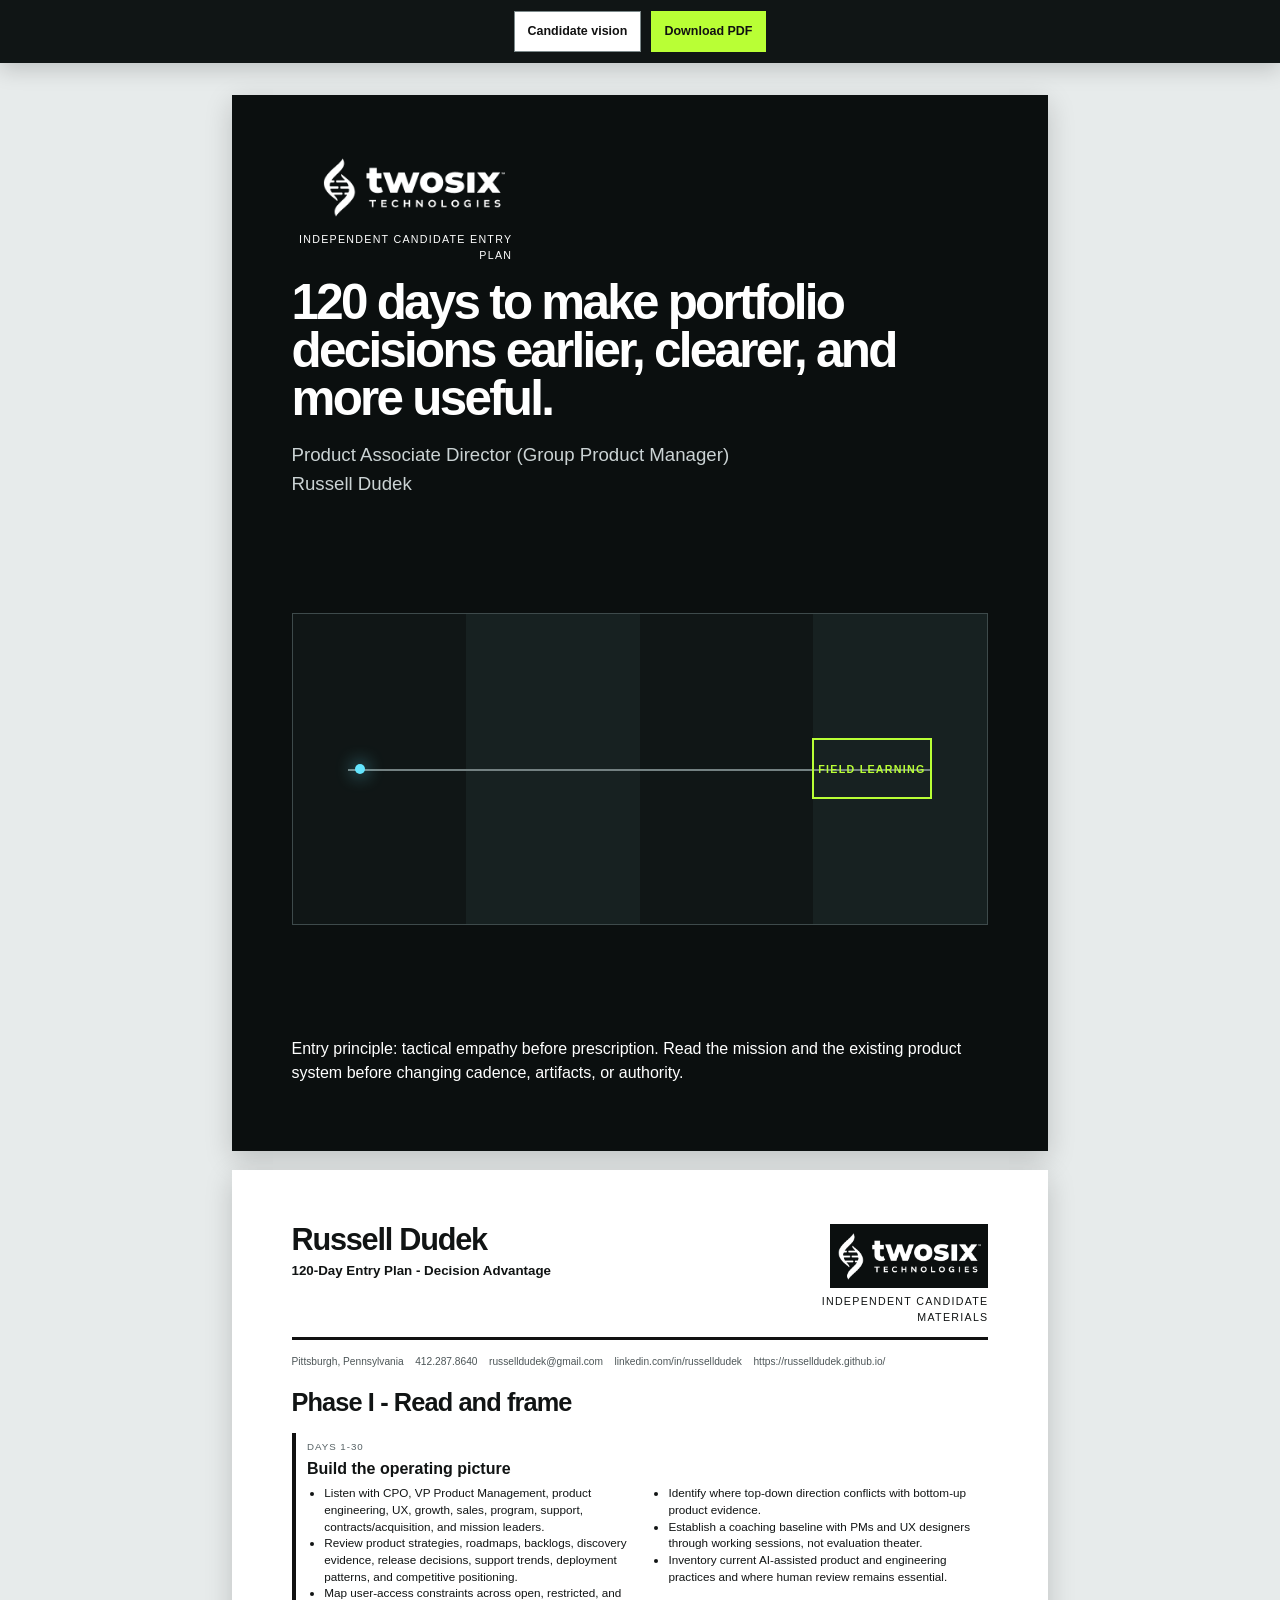
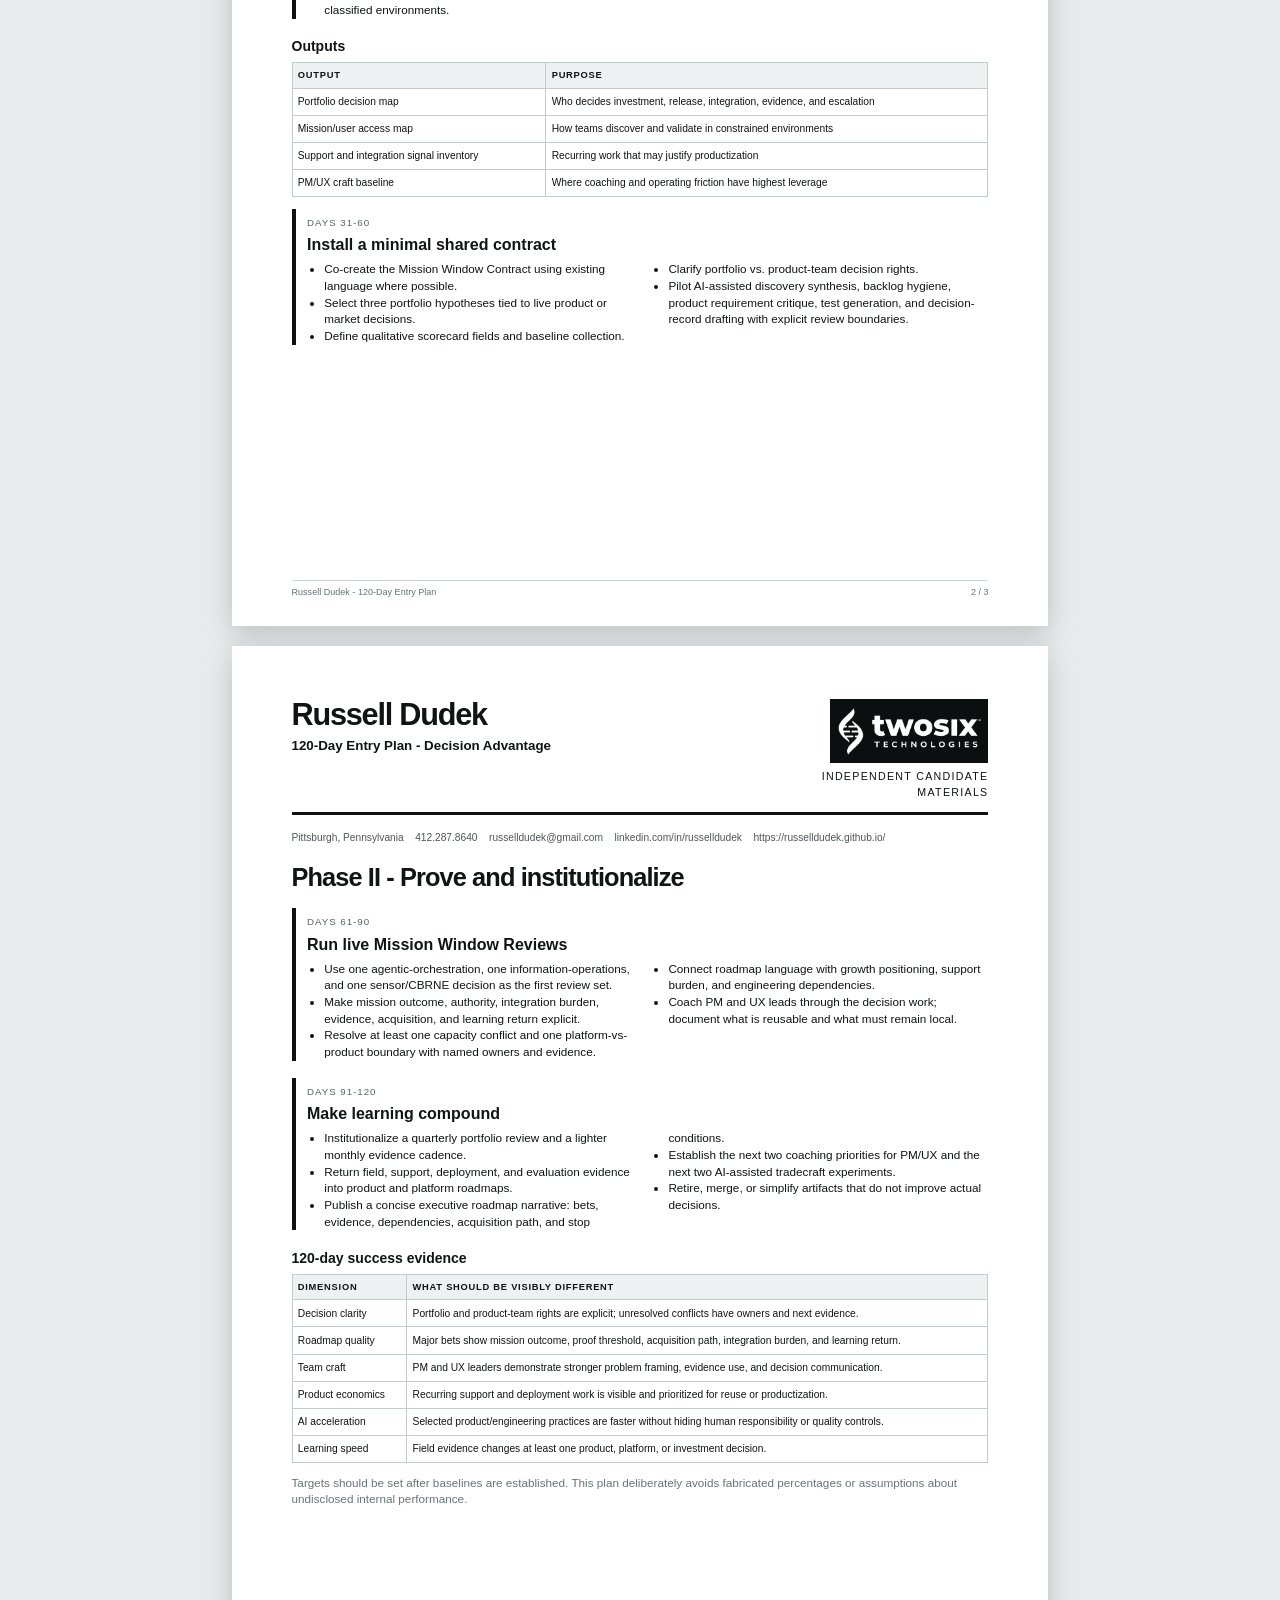
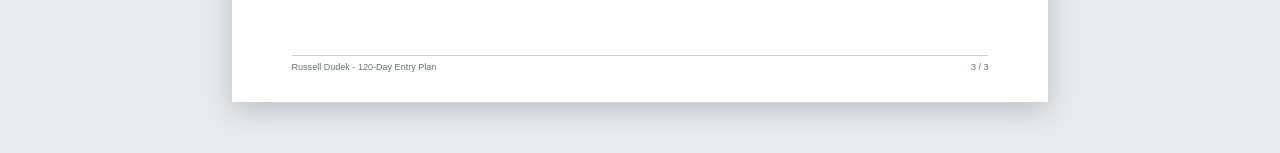
==== 120-day-plan.html @ 57bb27d4 "Publish complete Two Six candidate vision" ====
<!doctype html><html lang="en"><head><meta charset="utf-8"><meta name="viewport" content="width=device-width,initial-scale=1"><title>Russell Dudek - Two Six 120-Day Entry Plan</title><link rel="stylesheet" href="styles.css"></head><body class="doc-body"><div class="doc-actions screen-only"><a href="index.html">Candidate vision</a><a class="primary" href="docs/Russell-Dudek-Two-Six-120-Day-Entry-Plan.pdf" download>Download PDF</a></div><main class="document-stack"><section class="sheet dark-cover brief-cover"><div><div class="doc-company"><img src="assets/brand/two-six-logo-white.png" alt="Two Six Technologies"><span>Independent candidate entry plan</span></div><div class="brief-title"><h1>120 days to make portfolio decisions earlier, clearer, and more useful.</h1><p>Product Associate Director (Group Product Manager)<br>Russell Dudek</p></div></div><div class="cover-art"><div class="art-window">FIELD LEARNING</div></div><div><p>Entry principle: tactical empathy before prescription. Read the mission and the existing product system before changing cadence, artifacts, or authority.</p></div></section><section class="sheet brief"><div class="doc-head"><div><h1>Russell Dudek</h1><div class="identity">120-Day Entry Plan - Decision Advantage</div></div><div class="doc-company"><img src="assets/brand/two-six-logo-white.png" alt="Two Six Technologies"><span>Independent candidate materials</span></div></div><div class="contact-line"><span>Pittsburgh, Pennsylvania</span><span>412.287.8640</span><a href="mailto:russelldudek@gmail.com">russelldudek@gmail.com</a><a href="https://www.linkedin.com/in/russelldudek">linkedin.com/in/russelldudek</a><a href="https://russelldudek.github.io/">https://russelldudek.github.io/</a></div><h2>Phase I - Read and frame</h2><div class="phase"><span class="range">Days 1-30</span><h3>Build the operating picture</h3><ul><li>Listen with CPO, VP Product Management, product engineering, UX, growth, sales, program, support, contracts/acquisition, and mission leaders.</li><li>Review product strategies, roadmaps, backlogs, discovery evidence, release decisions, support trends, deployment patterns, and competitive positioning.</li><li>Map user-access constraints across open, restricted, and classified environments.</li><li>Identify where top-down direction conflicts with bottom-up product evidence.</li><li>Establish a coaching baseline with PMs and UX designers through working sessions, not evaluation theater.</li><li>Inventory current AI-assisted product and engineering practices and where human review remains essential.</li></ul></div><h3>Outputs</h3><table class="matrix"><tr><th>Output</th><th>Purpose</th></tr><tr><td>Portfolio decision map</td><td>Who decides investment, release, integration, evidence, and escalation</td></tr><tr><td>Mission/user access map</td><td>How teams discover and validate in constrained environments</td></tr><tr><td>Support and integration signal inventory</td><td>Recurring work that may justify productization</td></tr><tr><td>PM/UX craft baseline</td><td>Where coaching and operating friction have highest leverage</td></tr></table><div class="phase"><span class="range">Days 31-60</span><h3>Install a minimal shared contract</h3><ul><li>Co-create the Mission Window Contract using existing language where possible.</li><li>Select three portfolio hypotheses tied to live product or market decisions.</li><li>Define qualitative scorecard fields and baseline collection.</li><li>Clarify portfolio vs. product-team decision rights.</li><li>Pilot AI-assisted discovery synthesis, backlog hygiene, product requirement critique, test generation, and decision-record drafting with explicit review boundaries.</li></ul></div><div class="page-footer"><span>Russell Dudek - 120-Day Entry Plan</span><span>2 / 3</span></div></section><section class="sheet brief"><div class="doc-head"><div><h1>Russell Dudek</h1><div class="identity">120-Day Entry Plan - Decision Advantage</div></div><div class="doc-company"><img src="assets/brand/two-six-logo-white.png" alt="Two Six Technologies"><span>Independent candidate materials</span></div></div><div class="contact-line"><span>Pittsburgh, Pennsylvania</span><span>412.287.8640</span><a href="mailto:russelldudek@gmail.com">russelldudek@gmail.com</a><a href="https://www.linkedin.com/in/russelldudek">linkedin.com/in/russelldudek</a><a href="https://russelldudek.github.io/">https://russelldudek.github.io/</a></div><h2>Phase II - Prove and institutionalize</h2><div class="phase"><span class="range">Days 61-90</span><h3>Run live Mission Window Reviews</h3><ul><li>Use one agentic-orchestration, one information-operations, and one sensor/CBRNE decision as the first review set.</li><li>Make mission outcome, authority, integration burden, evidence, acquisition, and learning return explicit.</li><li>Resolve at least one capacity conflict and one platform-vs-product boundary with named owners and evidence.</li><li>Connect roadmap language with growth positioning, support burden, and engineering dependencies.</li><li>Coach PM and UX leads through the decision work; document what is reusable and what must remain local.</li></ul></div><div class="phase"><span class="range">Days 91-120</span><h3>Make learning compound</h3><ul><li>Institutionalize a quarterly portfolio review and a lighter monthly evidence cadence.</li><li>Return field, support, deployment, and evaluation evidence into product and platform roadmaps.</li><li>Publish a concise executive roadmap narrative: bets, evidence, dependencies, acquisition path, and stop conditions.</li><li>Establish the next two coaching priorities for PM/UX and the next two AI-assisted tradecraft experiments.</li><li>Retire, merge, or simplify artifacts that do not improve actual decisions.</li></ul></div><h3>120-day success evidence</h3><table class="matrix"><tr><th>Dimension</th><th>What should be visibly different</th></tr><tr><td>Decision clarity</td><td>Portfolio and product-team rights are explicit; unresolved conflicts have owners and next evidence.</td></tr><tr><td>Roadmap quality</td><td>Major bets show mission outcome, proof threshold, acquisition path, integration burden, and learning return.</td></tr><tr><td>Team craft</td><td>PM and UX leaders demonstrate stronger problem framing, evidence use, and decision communication.</td></tr><tr><td>Product economics</td><td>Recurring support and deployment work is visible and prioritized for reuse or productization.</td></tr><tr><td>AI acceleration</td><td>Selected product/engineering practices are faster without hiding human responsibility or quality controls.</td></tr><tr><td>Learning speed</td><td>Field evidence changes at least one product, platform, or investment decision.</td></tr></table><p class="print-note">Targets should be set after baselines are established. This plan deliberately avoids fabricated percentages or assumptions about undisclosed internal performance.</p><div class="page-footer"><span>Russell Dudek - 120-Day Entry Plan</span><span>3 / 3</span></div></section></main></body></html>
---- styles.css ----
@import url("brand-tokens.css");
*{box-sizing:border-box}html{scroll-behavior:smooth}body{margin:0;font-family:"Inter", "Noto Sans", sans-serif;background:var(--tst-paper);color:var(--tst-ink);line-height:1.52}a{color:inherit;text-underline-offset:3px}img{max-width:100%;display:block}.skip{position:absolute;left:-9999px;top:auto}.skip:focus{left:1rem;top:1rem;z-index:100;background:#fff;padding:.7rem 1rem;border:2px solid #000}.site-header{position:sticky;top:0;z-index:30;background:rgba(5,5,5,.94);backdrop-filter:blur(14px);color:#fff;border-bottom:1px solid rgba(255,255,255,.14)}.nav{max-width:1240px;margin:auto;min-height:70px;display:flex;align-items:center;justify-content:space-between;padding:.8rem 1.5rem;gap:1.5rem}.brand-lockup{display:flex;align-items:center;gap:1rem;min-width:0}.brand-lockup img{width:138px;height:auto}.brand-lockup span{font-size:.72rem;letter-spacing:.16em;text-transform:uppercase;color:#c8d0d1}.nav-links{display:flex;align-items:center;gap:1.05rem;font-size:.82rem}.nav-links a{text-decoration:none;color:#e7eded}.nav-links a:hover,.nav-links a:focus{color:var(--signal-lime)}.nav-cta{border:1px solid var(--signal-lime);padding:.58rem .82rem;color:var(--signal-lime)!important}.hero{background:var(--tst-black);color:#fff;min-height:770px;position:relative;overflow:hidden}.hero:before{content:"";position:absolute;inset:0;background:linear-gradient(120deg,rgba(100,230,255,.08),transparent 42%),radial-gradient(circle at 82% 42%,rgba(185,255,53,.13),transparent 28%)}.hero-grid{max-width:1240px;margin:auto;display:grid;grid-template-columns:minmax(0,.92fr) minmax(480px,1.08fr);gap:3.2rem;padding:6.4rem 1.5rem 5.3rem;position:relative}.hero-copy{display:flex;flex-direction:column;justify-content:center}.identity-line{font-size:.77rem;letter-spacing:.17em;text-transform:uppercase;color:#bac4c5;margin-bottom:1.4rem}.hero h1{font-family:"Inter Display","Inter",sans-serif;font-size:clamp(3rem,5.6vw,5.9rem);line-height:.94;letter-spacing:-.055em;margin:0 0 1.5rem;max-width:760px}.hero h1 em{font-style:normal;color:var(--signal-lime)}.hero-deck{font-size:1.16rem;line-height:1.6;color:#d8e0e1;max-width:660px;margin:0 0 1.5rem}.thesis-strip{border-left:4px solid var(--signal-cyan);padding:.25rem 0 .25rem 1rem;margin:1rem 0 1.8rem;color:#fff;font-weight:600;max-width:620px}.hero-actions{display:flex;flex-wrap:wrap;gap:.75rem}.button{display:inline-flex;align-items:center;justify-content:center;gap:.45rem;text-decoration:none;padding:.82rem 1rem;border:1px solid #2b3435;background:#fff;color:#050505;font-weight:700;font-size:.9rem}.button.secondary{background:transparent;color:#fff;border-color:#788182}.button:hover,.button:focus{transform:translateY(-1px);box-shadow:0 8px 22px rgba(0,0,0,.2)}.button.secondary:hover,.button.secondary:focus{border-color:var(--signal-lime);color:var(--signal-lime)}.artifact-shell{align-self:center;background:linear-gradient(180deg,#151b1b,#0c1010);border:1px solid #384243;box-shadow:var(--shadow);padding:1.25rem 1.25rem 1.4rem;min-width:0}.artifact-head{display:flex;justify-content:space-between;align-items:flex-start;gap:1rem;border-bottom:1px solid #354041;padding-bottom:1rem;margin-bottom:1rem}.artifact-head h2{font-size:1.1rem;margin:0}.artifact-head p{font-size:.72rem;color:#aab6b7;margin:.2rem 0 0}.model-tag{font-size:.66rem;text-transform:uppercase;letter-spacing:.12em;color:var(--signal-cyan);white-space:nowrap}.scenario-tabs{display:grid;grid-template-columns:repeat(3,1fr);gap:.5rem;margin-bottom:1rem}.scenario-tabs button{font:inherit;font-weight:700;font-size:.78rem;padding:.65rem .6rem;background:#202929;color:#dbe4e5;border:1px solid #3e4a4b;cursor:pointer}.scenario-tabs button[aria-selected="true"]{background:var(--signal-lime);color:#071000;border-color:var(--signal-lime)}.sync-board{position:relative;background:#080b0b;border:1px solid #2d3839;min-height:345px;padding:1rem;overflow:hidden}.sync-track{position:absolute;left:8%;right:8%;top:52%;height:2px;background:#586264}.sync-track:after{content:"";position:absolute;inset:-3px 0;background:linear-gradient(90deg,transparent,var(--signal-cyan),transparent);opacity:.45}.pulse{position:absolute;left:7%;top:calc(52% - 5px);width:10px;height:10px;border-radius:50%;background:var(--signal-cyan);box-shadow:0 0 14px var(--signal-cyan);transform:translateX(0);opacity:0}.sync-board.is-running .pulse{animation:pulse-run 1.05s cubic-bezier(.2,.65,.3,1) forwards}.sync-gates{display:grid;grid-template-columns:repeat(4,1fr);gap:.55rem;position:relative;z-index:2;height:100%}.gate{display:grid;grid-template-rows:auto 1fr auto;min-width:0;text-align:center}.gate-label{font-size:.63rem;letter-spacing:.09em;text-transform:uppercase;color:#b7c2c3;min-height:2.2rem}.gate-well{height:215px;position:relative;border-left:1px solid #394344;border-right:1px solid #394344;margin:.4rem .18rem;background:linear-gradient(90deg,transparent,rgba(255,255,255,.035),transparent)}.gate-blade{position:absolute;left:10%;right:10%;height:74px;top:70px;background:#293334;border:1px solid #667274;transition:transform .68s cubic-bezier(.2,.8,.2,1),background .3s,border-color .3s}.gate-blade:before{content:"";position:absolute;left:20%;right:20%;top:34px;border-top:2px solid #0a0c0c}.gate[data-state="aligned"] .gate-blade{transform:translateY(-64px);background:#1f3a30;border-color:var(--signal-lime)}.gate[data-state="proof"] .gate-blade{transform:translateY(-24px);background:#3b331d;border-color:var(--signal-amber)}.gate[data-state="constrained"] .gate-blade{transform:translateY(0);background:#3a2222;border-color:var(--signal-red)}.gate-state{font-size:.67rem;color:#d6dddd}.gate[data-state="aligned"] .gate-state{color:var(--signal-lime)}.gate[data-state="proof"] .gate-state{color:var(--signal-amber)}.gate[data-state="constrained"] .gate-state{color:var(--signal-red)}.decision-port{display:grid;grid-template-columns:1fr auto;gap:1rem;align-items:start;border-top:1px solid #354041;margin-top:1rem;padding-top:1rem}.decision-port strong{font-size:.78rem;color:var(--signal-lime);text-transform:uppercase;letter-spacing:.1em}.decision-port p{margin:.22rem 0 0;color:#d6dddd;font-size:.82rem}.decision-badge{border:1px solid var(--signal-lime);color:var(--signal-lime);padding:.5rem .62rem;font-size:.68rem;font-weight:800;letter-spacing:.1em}.model-note{font-size:.68rem;color:#8f9b9c;margin:.8rem 0 0}.section{max-width:1240px;margin:auto;padding:6rem 1.5rem}.section.dark{max-width:none;background:#111616;color:#fff}.section.dark>.inner{max-width:1240px;margin:auto}.section-kicker{font-size:.73rem;letter-spacing:.17em;text-transform:uppercase;color:#657072;margin:0 0 1rem}.dark .section-kicker{color:var(--signal-cyan)}.section h2{font-family:"Inter Display","Inter",sans-serif;font-size:clamp(2.25rem,4.1vw,4.6rem);letter-spacing:-.05em;line-height:1.02;margin:0 0 1.3rem;max-width:970px}.section-lead{font-size:1.15rem;max-width:820px;color:#525d5f}.dark .section-lead{color:#cbd4d5}.moment-line{display:grid;grid-template-columns:170px 1fr;gap:2rem;border-top:1px solid var(--tst-rule);padding:1.5rem 0}.moment-line:last-child{border-bottom:1px solid var(--tst-rule)}.moment-line time{font-weight:800;letter-spacing:.06em}.moment-line p{margin:0;max-width:850px}.source-mark{font-size:.67rem;vertical-align:super;color:#4b585a}.tension-stack{margin-top:2.2rem;border-top:1px solid #394344}.tension{display:grid;grid-template-columns:60px minmax(0,1fr) 1.25fr;gap:1.4rem;align-items:start;padding:1.45rem 0;border-bottom:1px solid #394344}.tension .num{font-size:.68rem;color:var(--signal-cyan);letter-spacing:.1em}.tension h3{margin:0;font-size:1.16rem}.tension p{margin:0;color:#b9c3c4}.contract{display:grid;grid-template-columns:.75fr 1.25fr;gap:3rem;margin-top:2.5rem}.contract-rail{border-left:4px solid #111;padding-left:1.25rem}.contract-rail h3{font-size:1.8rem;margin:.1rem 0 .75rem}.contract-rail p{color:#5c6769}.contract-steps{border-top:1px solid var(--tst-rule)}.contract-step{display:grid;grid-template-columns:42px 1fr auto;gap:1rem;align-items:start;padding:1.1rem 0;border-bottom:1px solid var(--tst-rule)}.contract-step .step-no{font-weight:800;color:#6b7577}.contract-step h4{margin:0 0 .25rem}.contract-step p{margin:0;color:#606a6c;font-size:.92rem}.contract-step .decision{font-size:.68rem;text-transform:uppercase;letter-spacing:.1em;border:1px solid #8d9899;padding:.34rem .48rem}.evidence-trail{margin-top:2.5rem}.evidence-row{display:grid;grid-template-columns:200px 24px 1fr;gap:1rem;align-items:stretch;margin-bottom:1rem}.evidence-org{font-weight:800;padding:.95rem 0}.trail-line{position:relative}.trail-line:before{content:"";position:absolute;left:50%;top:0;bottom:0;border-left:1px solid #7a8586}.trail-line:after{content:"";position:absolute;left:calc(50% - 5px);top:1.25rem;width:10px;height:10px;background:var(--signal-lime);border-radius:50%}.evidence-copy{border-top:1px solid #3e4849;padding:.95rem 0}.evidence-copy h3{margin:0 0 .35rem;font-size:1.05rem}.evidence-copy p{margin:0;color:#bbc5c6}.score-band{display:grid;grid-template-columns:repeat(6,1fr);gap:0;border:1px solid #ced5d6;margin-top:2.2rem}.score-item{padding:1rem;border-right:1px solid #ced5d6}.score-item:last-child{border-right:0}.score-item strong{display:block;font-size:.79rem;margin-bottom:.35rem}.score-item span{font-size:.73rem;color:#637072}.days{display:grid;grid-template-columns:repeat(4,1fr);gap:0;margin-top:2.4rem;border:1px solid #3a4445}.day{padding:1.2rem;border-right:1px solid #3a4445;min-height:280px}.day:last-child{border-right:0}.day .range{color:var(--signal-lime);font-weight:800;font-size:.75rem;letter-spacing:.1em}.day h3{font-size:1.1rem;margin:.55rem 0 .8rem}.day ul{margin:0;padding-left:1rem;color:#bec8c9;font-size:.86rem}.day li{margin:.45rem 0}.contribution{display:grid;grid-template-columns:1fr 1fr;gap:3rem;align-items:start}.contribution h3{font-size:1.55rem;margin:.2rem 0 .8rem}.contribution p{color:#536062}.question-list{counter-reset:q;margin-top:2rem}.question{counter-increment:q;display:grid;grid-template-columns:45px 1fr;gap:1rem;padding:1rem 0;border-top:1px solid #cbd3d4}.question:before{content:counter(q,decimal-leading-zero);font-size:.7rem;color:#667274;padding-top:.2rem}.question:last-child{border-bottom:1px solid #cbd3d4}.cta-band{background:var(--signal-lime);color:#071000}.cta-band .inner{max-width:1240px;margin:auto;padding:4.5rem 1.5rem;display:grid;grid-template-columns:1.1fr .9fr;gap:2.5rem;align-items:center}.cta-band h2{font-size:clamp(2.1rem,4.3vw,4.5rem);line-height:1;margin:0;letter-spacing:-.05em}.cta-links{display:grid;grid-template-columns:repeat(2,1fr);gap:.6rem}.cta-links a{text-decoration:none;background:#071000;color:#fff;padding:.9rem 1rem;font-weight:800}.site-footer{background:#050505;color:#c6cecf;padding:2rem 1.5rem}.site-footer .inner{max-width:1240px;margin:auto;display:flex;justify-content:space-between;gap:2rem;align-items:flex-end}.site-footer img{width:130px}.site-footer p{margin:.3rem 0;font-size:.73rem;max-width:720px}.source-list{font-size:.78rem;line-height:1.55;color:#647072}.source-list li{margin:.5rem 0}.source-list a{word-break:break-word}
/* document surfaces */
.doc-body{background:#e7ebeb}.doc-actions{position:sticky;top:0;z-index:20;background:#101515;color:#fff;display:flex;justify-content:center;gap:.6rem;padding:.7rem;box-shadow:0 6px 22px rgba(0,0,0,.18)}.doc-actions a,.doc-actions button{font:inherit;font-size:.78rem;font-weight:800;text-decoration:none;border:1px solid #7c898a;background:#fff;color:#111;padding:.62rem .8rem;cursor:pointer}.doc-actions .primary{background:var(--signal-lime);border-color:var(--signal-lime)}.document-stack{padding:2rem 0}.sheet{width:8.5in;min-height:11in;margin:0 auto 1.2rem;background:#fff;box-shadow:0 8px 26px rgba(0,0,0,.18);position:relative;padding:.56in .62in .52in}.sheet.dark-cover{background:#0b0f0f;color:#fff}.doc-head{display:grid;grid-template-columns:1fr auto;gap:1rem;border-bottom:3px solid #111;padding-bottom:.12in;margin-bottom:.16in}.doc-head h1{font-size:23pt;line-height:1;margin:0;letter-spacing:-.04em}.doc-head .identity{font-size:10pt;font-weight:700;margin-top:.06in}.doc-company{font-size:8pt;text-transform:uppercase;letter-spacing:.12em;text-align:right;max-width:2.3in}.doc-company img{width:1.65in;margin-left:auto;margin-bottom:.05in;background:#0b0f0f;padding:.08in}.contact-line{font-size:7.65pt;line-height:1.4;color:#4d5658;margin:.06in 0 .14in;display:flex;flex-wrap:wrap;gap:.06in .12in}.contact-line a{text-decoration:none}.doc-summary{font-size:9.4pt;line-height:1.45;margin:.08in 0 .16in}.doc-grid{display:grid;grid-template-columns:1.53fr .72fr;gap:.2in}.doc-section{margin-bottom:.15in}.doc-section h2{font-size:9.2pt;text-transform:uppercase;letter-spacing:.11em;margin:0 0 .07in;border-bottom:1px solid #aeb8b9;padding-bottom:.04in}.role{margin-bottom:.13in;break-inside:avoid}.role-top{display:flex;justify-content:space-between;gap:.15in;align-items:baseline}.role h3{font-size:10.4pt;margin:0}.role .org{font-size:8.5pt;font-weight:800;color:#405052}.role time{font-size:7.7pt;color:#566264;white-space:nowrap}.role ul{padding-left:.16in;margin:.05in 0 0}.role li{font-size:8.2pt;line-height:1.35;margin:.025in 0}.cap-list{display:grid;gap:.05in}.cap{background:#eef2f2;border-left:3px solid #111;padding:.065in .075in;font-size:7.8pt;line-height:1.3}.proof-map{display:grid;grid-template-columns:repeat(4,1fr);gap:.06in;margin:.12in 0 .16in}.proof{border:1px solid #bdc6c7;padding:.075in;min-height:.67in}.proof strong{display:block;font-size:7.5pt;margin-bottom:.03in}.proof span{font-size:6.9pt;line-height:1.25;color:#566164}.side-block{margin-bottom:.13in}.side-block h3{font-size:8.4pt;text-transform:uppercase;letter-spacing:.1em;margin:0 0 .06in}.side-block p,.side-block li{font-size:7.7pt;line-height:1.35}.side-block ul{margin:.03in 0;padding-left:.15in}.tag-wrap{display:flex;flex-wrap:wrap;gap:.035in}.tag{font-size:6.8pt;border:1px solid #adb7b8;padding:.035in .05in}.page-footer{position:absolute;left:.62in;right:.62in;bottom:.28in;border-top:1px solid #ccd3d4;padding-top:.05in;display:flex;justify-content:space-between;font-size:6.8pt;color:#667173}.letter-body{font-size:10.1pt;line-height:1.48}.letter-body p{margin:.105in 0}.letter-meta{font-size:8.8pt;margin-bottom:.18in}.signature{margin-top:.17in;font-weight:800}.brief-cover{display:flex;flex-direction:column;justify-content:space-between}.brief-cover .doc-company img{width:2.05in}.brief-title{max-width:6.6in}.brief-title h1{font-size:37pt;line-height:.98;letter-spacing:-.055em;margin:.15in 0}.brief-title p{font-size:14pt;color:#cbd3d4;max-width:5.8in}.cover-art{height:3.25in;border:1px solid #3e4a4b;position:relative;background:linear-gradient(90deg,#101616 25%,#172121 25% 50%,#101616 50% 75%,#172121 75%);overflow:hidden}.cover-art:before{content:"";position:absolute;left:8%;right:8%;top:50%;height:2px;background:#748182}.cover-art:after{content:"";position:absolute;left:9%;top:calc(50% - 5px);width:10px;height:10px;border-radius:50%;background:var(--signal-cyan);box-shadow:0 0 18px var(--signal-cyan)}.art-window{position:absolute;right:8%;top:calc(50% - .32in);width:1.25in;height:.64in;border:2px solid var(--signal-lime);display:grid;place-items:center;color:var(--signal-lime);font-size:8pt;font-weight:800;letter-spacing:.12em}.brief h2{font-size:19pt;letter-spacing:-.035em;margin:0 0 .1in}.brief h3{font-size:10.5pt;margin:.12in 0 .05in}.brief p,.brief li{font-size:8.8pt;line-height:1.42}.brief ul{margin:.04in 0 .12in;padding-left:.18in}.two-col{display:grid;grid-template-columns:1fr 1fr;gap:.25in}.three-col{display:grid;grid-template-columns:repeat(3,1fr);gap:.12in}.brief-panel{border-top:3px solid #111;padding-top:.08in;break-inside:avoid}.brief-panel.accent{border-color:var(--signal-lime)}.matrix{width:100%;border-collapse:collapse;font-size:7.7pt}.matrix th,.matrix td{border:1px solid #c3cbcc;padding:.055in;text-align:left;vertical-align:top}.matrix th{background:#eef1f1;font-size:7pt;text-transform:uppercase;letter-spacing:.08em}.phase{border-left:4px solid #111;padding-left:.12in;margin:.12in 0 .18in;break-inside:avoid}.phase h3{font-size:12pt;margin:0}.phase .range{font-size:7.3pt;text-transform:uppercase;letter-spacing:.1em;color:#566164}.phase ul{columns:2;column-gap:.25in}.review-band{border:1px solid #aeb8b9;padding:.12in;margin:.12in 0}.review-band h3{margin:0 0 .05in}.print-note{font-size:7pt;color:#687476}.private-note{background:#fff8dc;border:1px solid #e0bd52;padding:1rem;margin:1rem 0;font-size:.86rem}
@keyframes pulse-run{0%{opacity:0;transform:translateX(0)}10%{opacity:1}78%{opacity:1;transform:translateX(calc(100vw * .35))}100%{opacity:0;transform:translateX(calc(100vw * .4))}}
@media(max-width:980px){.nav-links a:not(.nav-cta){display:none}.hero-grid{grid-template-columns:1fr;padding-top:4.7rem}.hero{min-height:auto}.artifact-shell{max-width:730px}.contract,.contribution{grid-template-columns:1fr}.score-band{grid-template-columns:repeat(3,1fr)}.score-item:nth-child(3){border-right:0}.score-item:nth-child(-n+3){border-bottom:1px solid #ced5d6}.days{grid-template-columns:repeat(2,1fr)}.day:nth-child(2){border-right:0}.day:nth-child(-n+2){border-bottom:1px solid #3a4445}.cta-band .inner{grid-template-columns:1fr}.sheet{width:min(8.5in,calc(100vw - 1rem));min-height:auto;padding:.45in}.document-stack{padding:.7rem 0}.page-footer{position:static;margin-top:.2in}.doc-grid{grid-template-columns:1fr}.proof-map{grid-template-columns:repeat(2,1fr)}}
@media(max-width:650px){.nav{padding:.7rem 1rem}.brand-lockup span{display:none}.hero-grid,.section{padding-left:1rem;padding-right:1rem}.hero-grid{gap:2rem}.hero h1{font-size:3.25rem}.artifact-shell{padding:.8rem}.sync-board{padding:.65rem;min-height:380px}.sync-gates{gap:.18rem}.gate-label{font-size:.53rem;writing-mode:vertical-rl;transform:rotate(180deg);margin:auto}.gate-well{height:240px}.gate-state{font-size:.55rem}.decision-port{grid-template-columns:1fr}.model-tag{display:none}.moment-line{grid-template-columns:1fr;gap:.35rem}.tension{grid-template-columns:35px 1fr}.tension p{grid-column:2}.evidence-row{grid-template-columns:1fr}.trail-line{display:none}.score-band{grid-template-columns:1fr 1fr}.score-item,.score-item:nth-child(3){border-right:1px solid #ced5d6;border-bottom:1px solid #ced5d6}.score-item:nth-child(even){border-right:0}.days{grid-template-columns:1fr}.day{border-right:0;border-bottom:1px solid #3a4445}.day:last-child{border-bottom:0}.cta-links{grid-template-columns:1fr}.site-footer .inner{display:block}.site-footer img{margin-bottom:1rem}.doc-actions{flex-wrap:wrap}.sheet{width:100%;padding:.25in}.doc-head{grid-template-columns:1fr}.doc-company{text-align:left}.doc-company img{margin-left:0}.contact-line{font-size:7pt}.two-col,.three-col{grid-template-columns:1fr}.phase ul{columns:1}}
@media print{body,.doc-body{background:#fff}.doc-actions,.site-header{display:none!important}.document-stack{padding:0}.sheet{width:8.5in;height:11in;min-height:11in;margin:0;box-shadow:none;break-after:page;page-break-after:always;overflow:hidden}.sheet:last-child{break-after:auto;page-break-after:auto}.page-footer{position:absolute}.screen-only{display:none!important}a{text-decoration:none;color:inherit}}
@media(prefers-reduced-motion:reduce){html{scroll-behavior:auto}.sync-board.is-running .pulse{animation:none;opacity:0}.gate-blade{transition:none}.button:hover,.button:focus{transform:none}}
@page { size: Letter; margin: 0; }
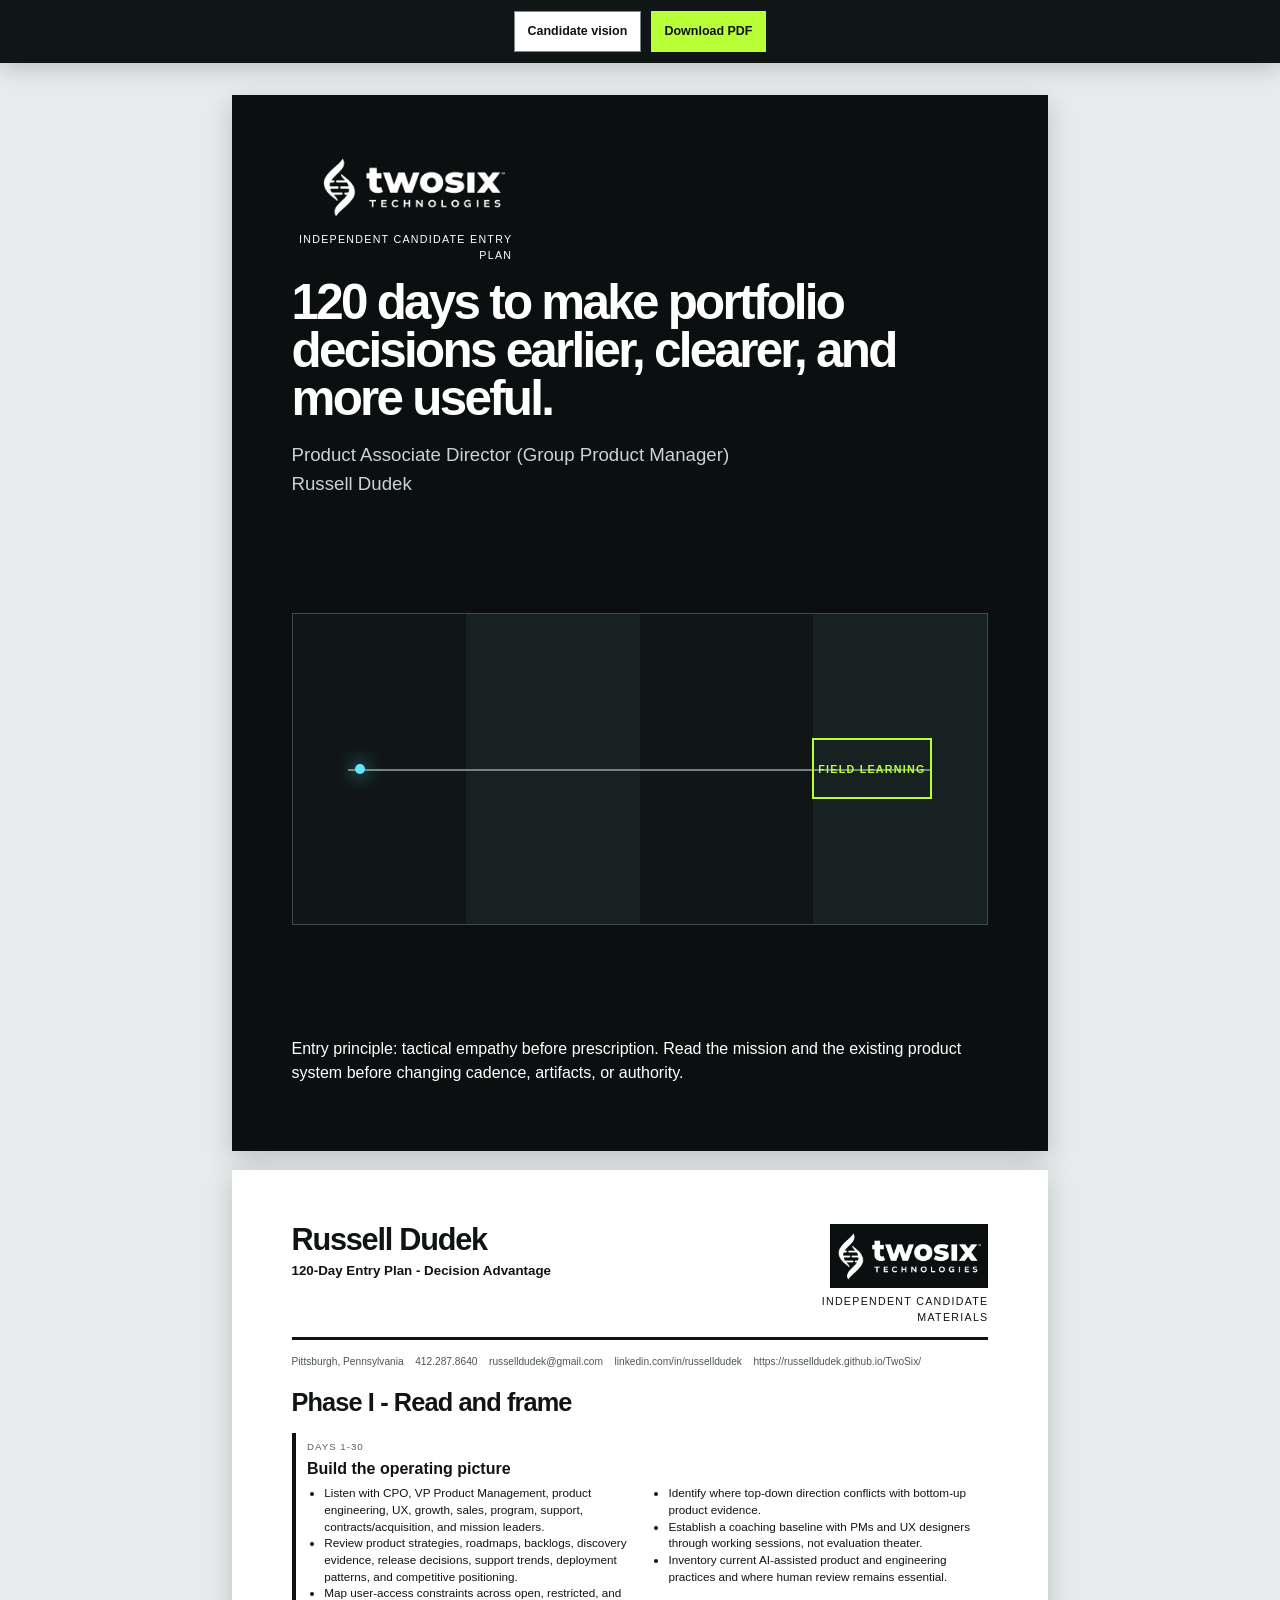
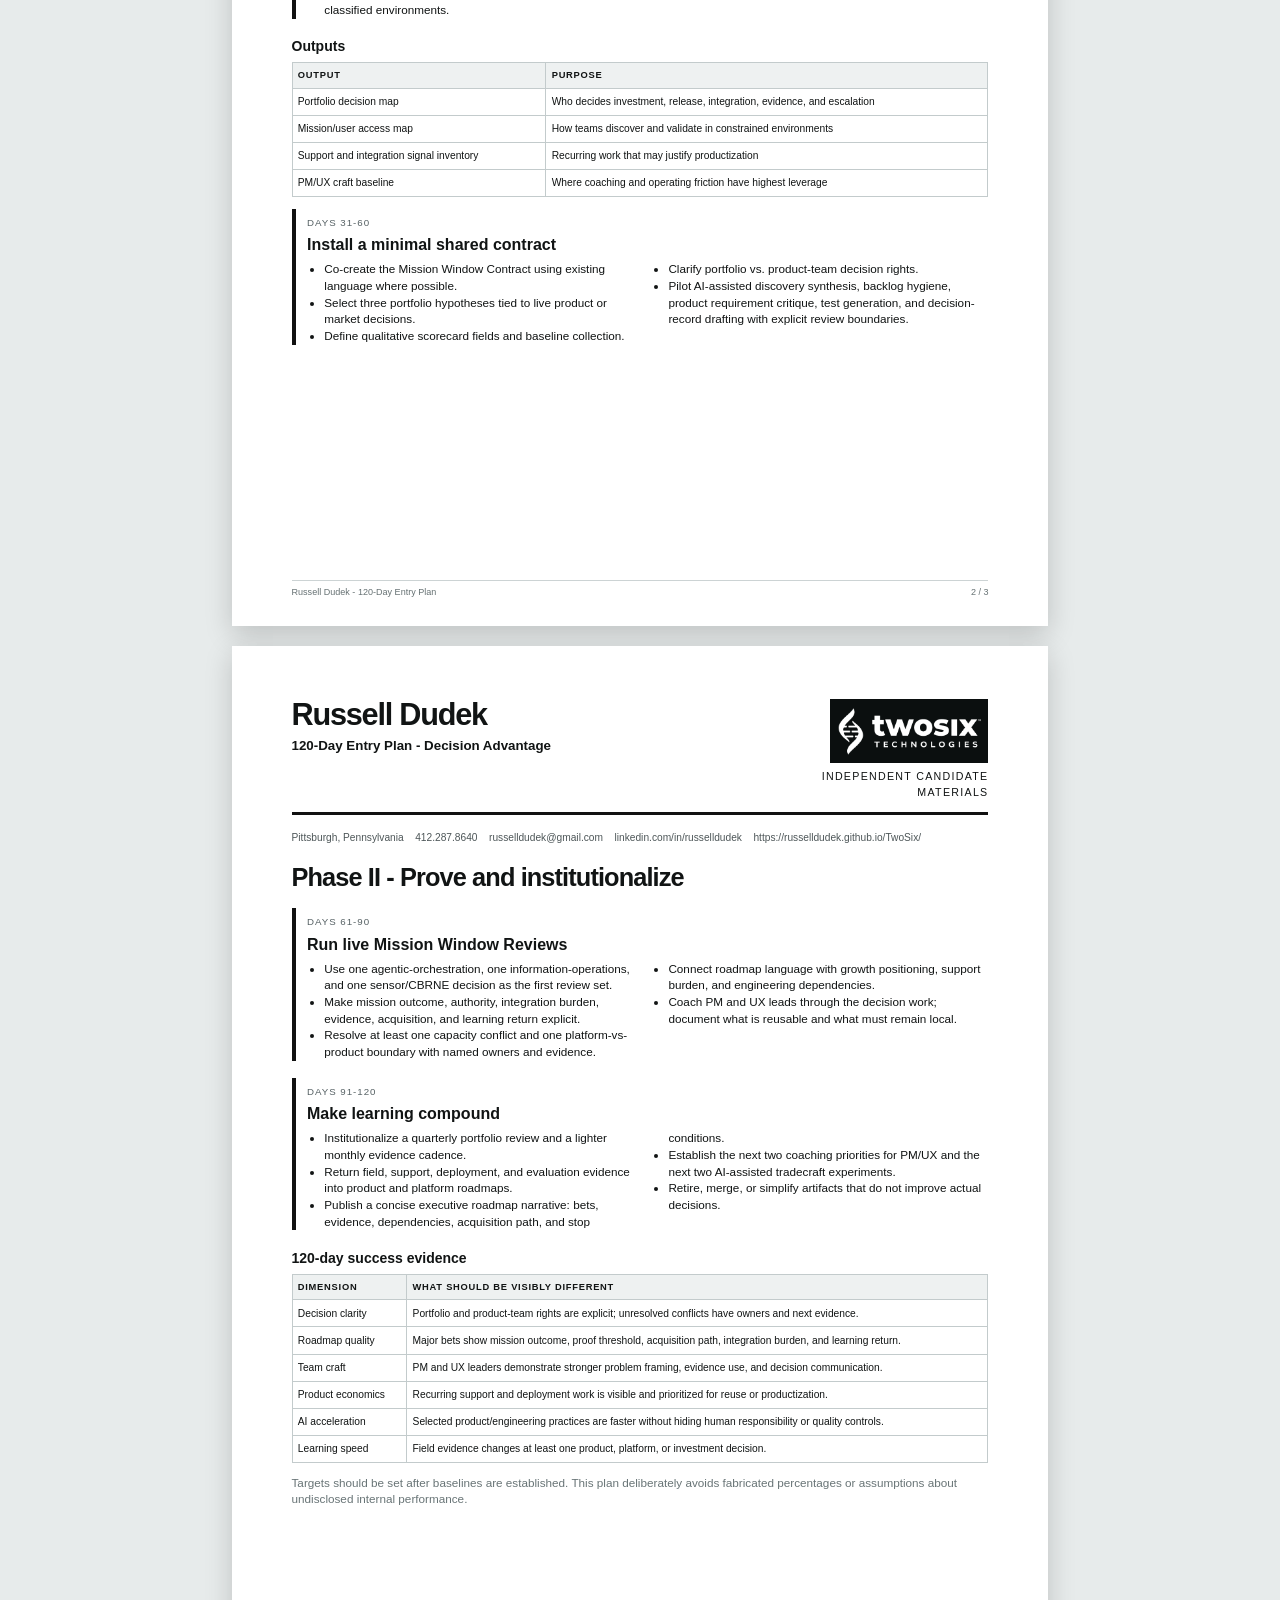
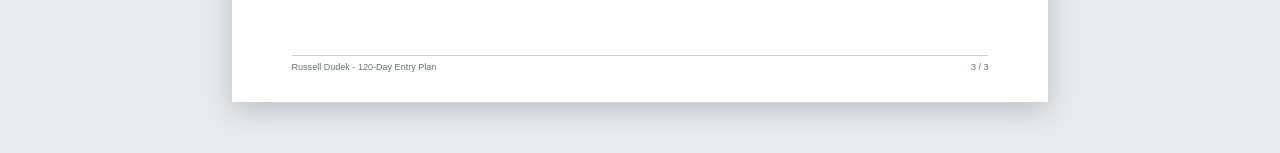
==== commit 8da903d6: "fix: align entry plan with live candidate vision" ====
--- a/120-day-plan.html
+++ b/120-day-plan.html
@@ -1 +1 @@
-<!doctype html><html lang="en"><head><meta charset="utf-8"><meta name="viewport" content="width=device-width,initial-scale=1"><title>Russell Dudek - Two Six 120-Day Entry Plan</title><link rel="stylesheet" href="styles.css"></head><body class="doc-body"><div class="doc-actions screen-only"><a href="index.html">Candidate vision</a><a class="primary" href="docs/Russell-Dudek-Two-Six-120-Day-Entry-Plan.pdf" download>Download PDF</a></div><main class="document-stack"><section class="sheet dark-cover brief-cover"><div><div class="doc-company"><img src="assets/brand/two-six-logo-white.png" alt="Two Six Technologies"><span>Independent candidate entry plan</span></div><div class="brief-title"><h1>120 days to make portfolio decisions earlier, clearer, and more useful.</h1><p>Product Associate Director (Group Product Manager)<br>Russell Dudek</p></div></div><div class="cover-art"><div class="art-window">FIELD LEARNING</div></div><div><p>Entry principle: tactical empathy before prescription. Read the mission and the existing product system before changing cadence, artifacts, or authority.</p></div></section><section class="sheet brief"><div class="doc-head"><div><h1>Russell Dudek</h1><div class="identity">120-Day Entry Plan - Decision Advantage</div></div><div class="doc-company"><img src="assets/brand/two-six-logo-white.png" alt="Two Six Technologies"><span>Independent candidate materials</span></div></div><div class="contact-line"><span>Pittsburgh, Pennsylvania</span><span>412.287.8640</span><a href="mailto:russelldudek@gmail.com">russelldudek@gmail.com</a><a href="https://www.linkedin.com/in/russelldudek">linkedin.com/in/russelldudek</a><a href="https://russelldudek.github.io/">https://russelldudek.github.io/</a></div><h2>Phase I - Read and frame</h2><div class="phase"><span class="range">Days 1-30</span><h3>Build the operating picture</h3><ul><li>Listen with CPO, VP Product Management, product engineering, UX, growth, sales, program, support, contracts/acquisition, and mission leaders.</li><li>Review product strategies, roadmaps, backlogs, discovery evidence, release decisions, support trends, deployment patterns, and competitive positioning.</li><li>Map user-access constraints across open, restricted, and classified environments.</li><li>Identify where top-down direction conflicts with bottom-up product evidence.</li><li>Establish a coaching baseline with PMs and UX designers through working sessions, not evaluation theater.</li><li>Inventory current AI-assisted product and engineering practices and where human review remains essential.</li></ul></div><h3>Outputs</h3><table class="matrix"><tr><th>Output</th><th>Purpose</th></tr><tr><td>Portfolio decision map</td><td>Who decides investment, release, integration, evidence, and escalation</td></tr><tr><td>Mission/user access map</td><td>How teams discover and validate in constrained environments</td></tr><tr><td>Support and integration signal inventory</td><td>Recurring work that may justify productization</td></tr><tr><td>PM/UX craft baseline</td><td>Where coaching and operating friction have highest leverage</td></tr></table><div class="phase"><span class="range">Days 31-60</span><h3>Install a minimal shared contract</h3><ul><li>Co-create the Mission Window Contract using existing language where possible.</li><li>Select three portfolio hypotheses tied to live product or market decisions.</li><li>Define qualitative scorecard fields and baseline collection.</li><li>Clarify portfolio vs. product-team decision rights.</li><li>Pilot AI-assisted discovery synthesis, backlog hygiene, product requirement critique, test generation, and decision-record drafting with explicit review boundaries.</li></ul></div><div class="page-footer"><span>Russell Dudek - 120-Day Entry Plan</span><span>2 / 3</span></div></section><section class="sheet brief"><div class="doc-head"><div><h1>Russell Dudek</h1><div class="identity">120-Day Entry Plan - Decision Advantage</div></div><div class="doc-company"><img src="assets/brand/two-six-logo-white.png" alt="Two Six Technologies"><span>Independent candidate materials</span></div></div><div class="contact-line"><span>Pittsburgh, Pennsylvania</span><span>412.287.8640</span><a href="mailto:russelldudek@gmail.com">russelldudek@gmail.com</a><a href="https://www.linkedin.com/in/russelldudek">linkedin.com/in/russelldudek</a><a href="https://russelldudek.github.io/">https://russelldudek.github.io/</a></div><h2>Phase II - Prove and institutionalize</h2><div class="phase"><span class="range">Days 61-90</span><h3>Run live Mission Window Reviews</h3><ul><li>Use one agentic-orchestration, one information-operations, and one sensor/CBRNE decision as the first review set.</li><li>Make mission outcome, authority, integration burden, evidence, acquisition, and learning return explicit.</li><li>Resolve at least one capacity conflict and one platform-vs-product boundary with named owners and evidence.</li><li>Connect roadmap language with growth positioning, support burden, and engineering dependencies.</li><li>Coach PM and UX leads through the decision work; document what is reusable and what must remain local.</li></ul></div><div class="phase"><span class="range">Days 91-120</span><h3>Make learning compound</h3><ul><li>Institutionalize a quarterly portfolio review and a lighter monthly evidence cadence.</li><li>Return field, support, deployment, and evaluation evidence into product and platform roadmaps.</li><li>Publish a concise executive roadmap narrative: bets, evidence, dependencies, acquisition path, and stop conditions.</li><li>Establish the next two coaching priorities for PM/UX and the next two AI-assisted tradecraft experiments.</li><li>Retire, merge, or simplify artifacts that do not improve actual decisions.</li></ul></div><h3>120-day success evidence</h3><table class="matrix"><tr><th>Dimension</th><th>What should be visibly different</th></tr><tr><td>Decision clarity</td><td>Portfolio and product-team rights are explicit; unresolved conflicts have owners and next evidence.</td></tr><tr><td>Roadmap quality</td><td>Major bets show mission outcome, proof threshold, acquisition path, integration burden, and learning return.</td></tr><tr><td>Team craft</td><td>PM and UX leaders demonstrate stronger problem framing, evidence use, and decision communication.</td></tr><tr><td>Product economics</td><td>Recurring support and deployment work is visible and prioritized for reuse or productization.</td></tr><tr><td>AI acceleration</td><td>Selected product/engineering practices are faster without hiding human responsibility or quality controls.</td></tr><tr><td>Learning speed</td><td>Field evidence changes at least one product, platform, or investment decision.</td></tr></table><p class="print-note">Targets should be set after baselines are established. This plan deliberately avoids fabricated percentages or assumptions about undisclosed internal performance.</p><div class="page-footer"><span>Russell Dudek - 120-Day Entry Plan</span><span>3 / 3</span></div></section></main></body></html>+<!doctype html><html lang="en"><head><meta charset="utf-8"><meta name="viewport" content="width=device-width,initial-scale=1"><title>Russell Dudek - Two Six 120-Day Entry Plan</title><link rel="stylesheet" href="styles.css"></head><body class="doc-body"><div class="doc-actions screen-only"><a href="index.html">Candidate vision</a><a class="primary" href="docs/Russell-Dudek-Two-Six-120-Day-Entry-Plan.pdf" download>Download PDF</a></div><main class="document-stack"><section class="sheet dark-cover brief-cover"><div><div class="doc-company"><img src="assets/brand/two-six-logo-white.png" alt="Two Six Technologies"><span>Independent candidate entry plan</span></div><div class="brief-title"><h1>120 days to make portfolio decisions earlier, clearer, and more useful.</h1><p>Product Associate Director (Group Product Manager)<br>Russell Dudek</p></div></div><div class="cover-art"><div class="art-window">FIELD LEARNING</div></div><div><p>Entry principle: tactical empathy before prescription. Read the mission and the existing product system before changing cadence, artifacts, or authority.</p></div></section><section class="sheet brief"><div class="doc-head"><div><h1>Russell Dudek</h1><div class="identity">120-Day Entry Plan - Decision Advantage</div></div><div class="doc-company"><img src="assets/brand/two-six-logo-white.png" alt="Two Six Technologies"><span>Independent candidate materials</span></div></div><div class="contact-line"><span>Pittsburgh, Pennsylvania</span><span>412.287.8640</span><a href="mailto:russelldudek@gmail.com">russelldudek@gmail.com</a><a href="https://www.linkedin.com/in/russelldudek">linkedin.com/in/russelldudek</a><a href="https://russelldudek.github.io/TwoSix/">https://russelldudek.github.io/TwoSix/</a></div><h2>Phase I - Read and frame</h2><div class="phase"><span class="range">Days 1-30</span><h3>Build the operating picture</h3><ul><li>Listen with CPO, VP Product Management, product engineering, UX, growth, sales, program, support, contracts/acquisition, and mission leaders.</li><li>Review product strategies, roadmaps, backlogs, discovery evidence, release decisions, support trends, deployment patterns, and competitive positioning.</li><li>Map user-access constraints across open, restricted, and classified environments.</li><li>Identify where top-down direction conflicts with bottom-up product evidence.</li><li>Establish a coaching baseline with PMs and UX designers through working sessions, not evaluation theater.</li><li>Inventory current AI-assisted product and engineering practices and where human review remains essential.</li></ul></div><h3>Outputs</h3><table class="matrix"><tr><th>Output</th><th>Purpose</th></tr><tr><td>Portfolio decision map</td><td>Who decides investment, release, integration, evidence, and escalation</td></tr><tr><td>Mission/user access map</td><td>How teams discover and validate in constrained environments</td></tr><tr><td>Support and integration signal inventory</td><td>Recurring work that may justify productization</td></tr><tr><td>PM/UX craft baseline</td><td>Where coaching and operating friction have highest leverage</td></tr></table><div class="phase"><span class="range">Days 31-60</span><h3>Install a minimal shared contract</h3><ul><li>Co-create the Mission Window Contract using existing language where possible.</li><li>Select three portfolio hypotheses tied to live product or market decisions.</li><li>Define qualitative scorecard fields and baseline collection.</li><li>Clarify portfolio vs. product-team decision rights.</li><li>Pilot AI-assisted discovery synthesis, backlog hygiene, product requirement critique, test generation, and decision-record drafting with explicit review boundaries.</li></ul></div><div class="page-footer"><span>Russell Dudek - 120-Day Entry Plan</span><span>2 / 3</span></div></section><section class="sheet brief"><div class="doc-head"><div><h1>Russell Dudek</h1><div class="identity">120-Day Entry Plan - Decision Advantage</div></div><div class="doc-company"><img src="assets/brand/two-six-logo-white.png" alt="Two Six Technologies"><span>Independent candidate materials</span></div></div><div class="contact-line"><span>Pittsburgh, Pennsylvania</span><span>412.287.8640</span><a href="mailto:russelldudek@gmail.com">russelldudek@gmail.com</a><a href="https://www.linkedin.com/in/russelldudek">linkedin.com/in/russelldudek</a><a href="https://russelldudek.github.io/TwoSix/">https://russelldudek.github.io/TwoSix/</a></div><h2>Phase II - Prove and institutionalize</h2><div class="phase"><span class="range">Days 61-90</span><h3>Run live Mission Window Reviews</h3><ul><li>Use one agentic-orchestration, one information-operations, and one sensor/CBRNE decision as the first review set.</li><li>Make mission outcome, authority, integration burden, evidence, acquisition, and learning return explicit.</li><li>Resolve at least one capacity conflict and one platform-vs-product boundary with named owners and evidence.</li><li>Connect roadmap language with growth positioning, support burden, and engineering dependencies.</li><li>Coach PM and UX leads through the decision work; document what is reusable and what must remain local.</li></ul></div><div class="phase"><span class="range">Days 91-120</span><h3>Make learning compound</h3><ul><li>Institutionalize a quarterly portfolio review and a lighter monthly evidence cadence.</li><li>Return field, support, deployment, and evaluation evidence into product and platform roadmaps.</li><li>Publish a concise executive roadmap narrative: bets, evidence, dependencies, acquisition path, and stop conditions.</li><li>Establish the next two coaching priorities for PM/UX and the next two AI-assisted tradecraft experiments.</li><li>Retire, merge, or simplify artifacts that do not improve actual decisions.</li></ul></div><h3>120-day success evidence</h3><table class="matrix"><tr><th>Dimension</th><th>What should be visibly different</th></tr><tr><td>Decision clarity</td><td>Portfolio and product-team rights are explicit; unresolved conflicts have owners and next evidence.</td></tr><tr><td>Roadmap quality</td><td>Major bets show mission outcome, proof threshold, acquisition path, integration burden, and learning return.</td></tr><tr><td>Team craft</td><td>PM and UX leaders demonstrate stronger problem framing, evidence use, and decision communication.</td></tr><tr><td>Product economics</td><td>Recurring support and deployment work is visible and prioritized for reuse or productization.</td></tr><tr><td>AI acceleration</td><td>Selected product/engineering practices are faster without hiding human responsibility or quality controls.</td></tr><tr><td>Learning speed</td><td>Field evidence changes at least one product, platform, or investment decision.</td></tr></table><p class="print-note">Targets should be set after baselines are established. This plan deliberately avoids fabricated percentages or assumptions about undisclosed internal performance.</p><div class="page-footer"><span>Russell Dudek - 120-Day Entry Plan</span><span>3 / 3</span></div></section></main></body></html>
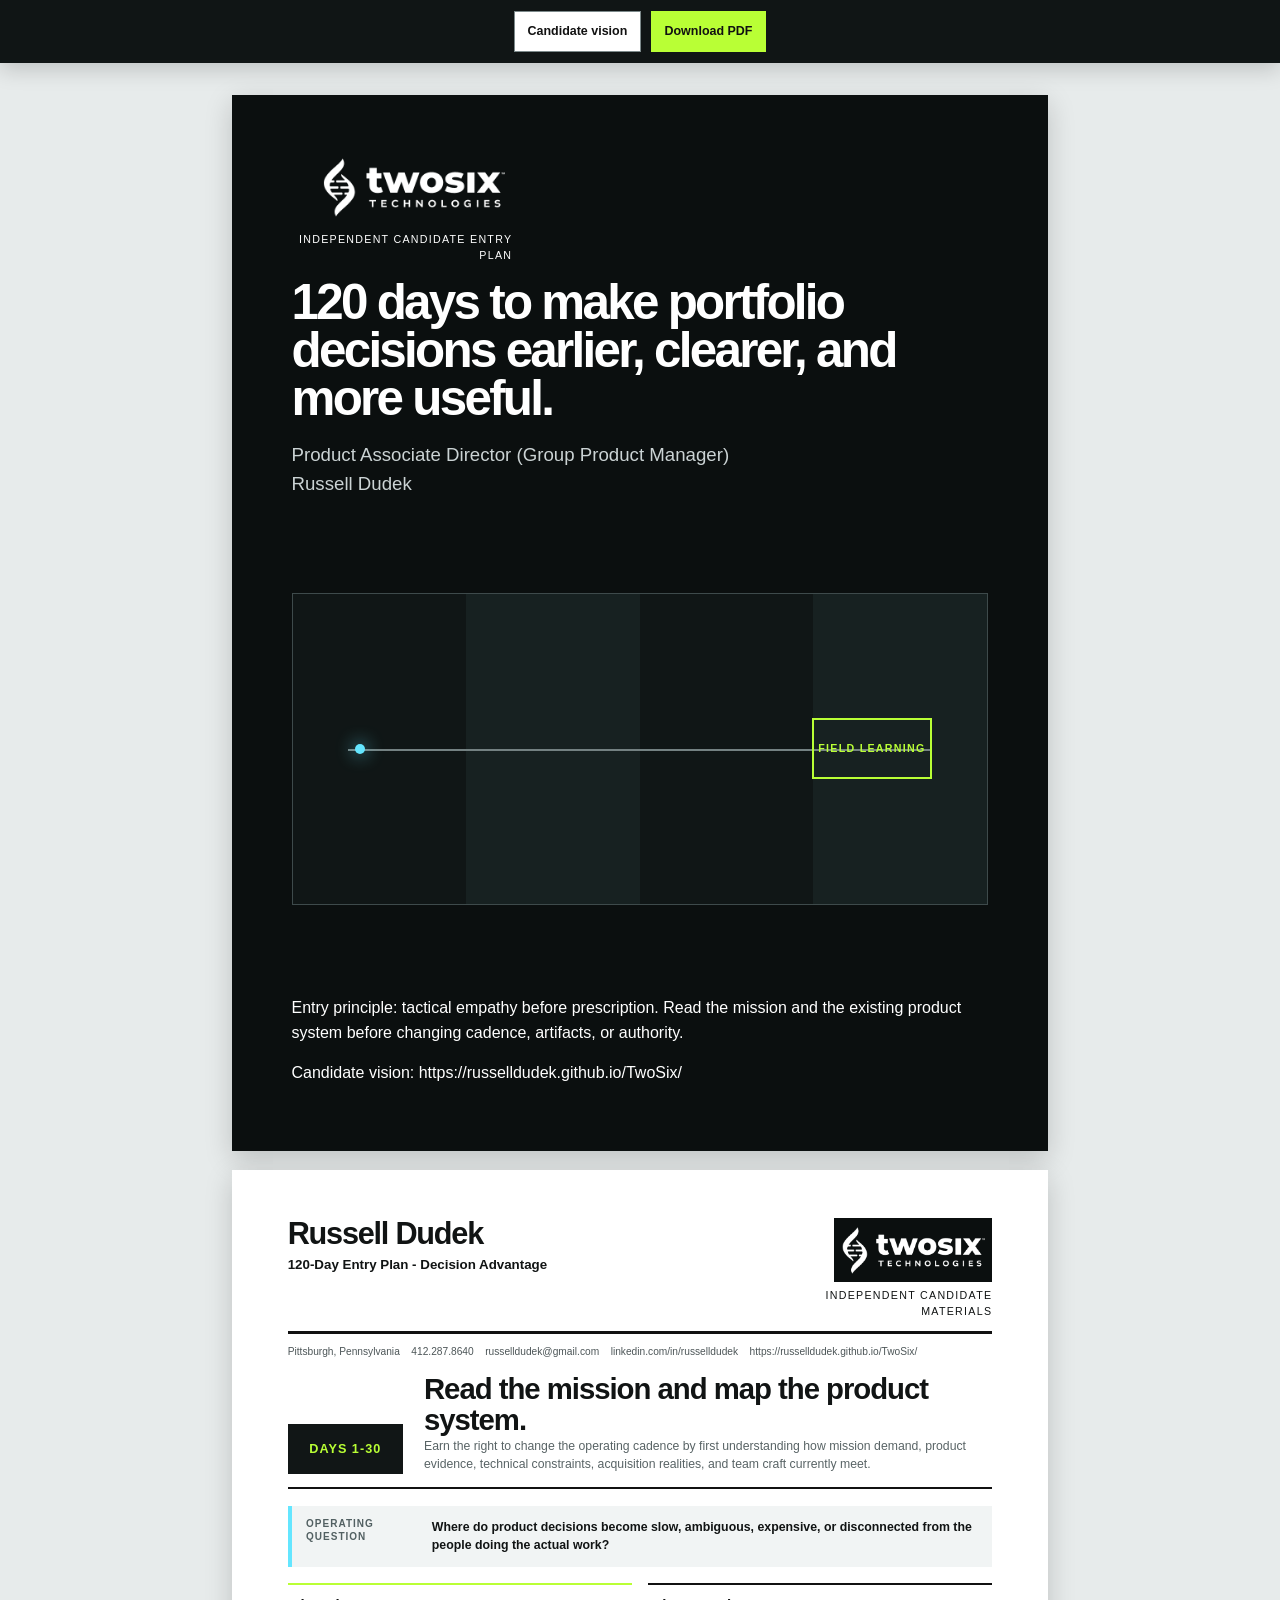
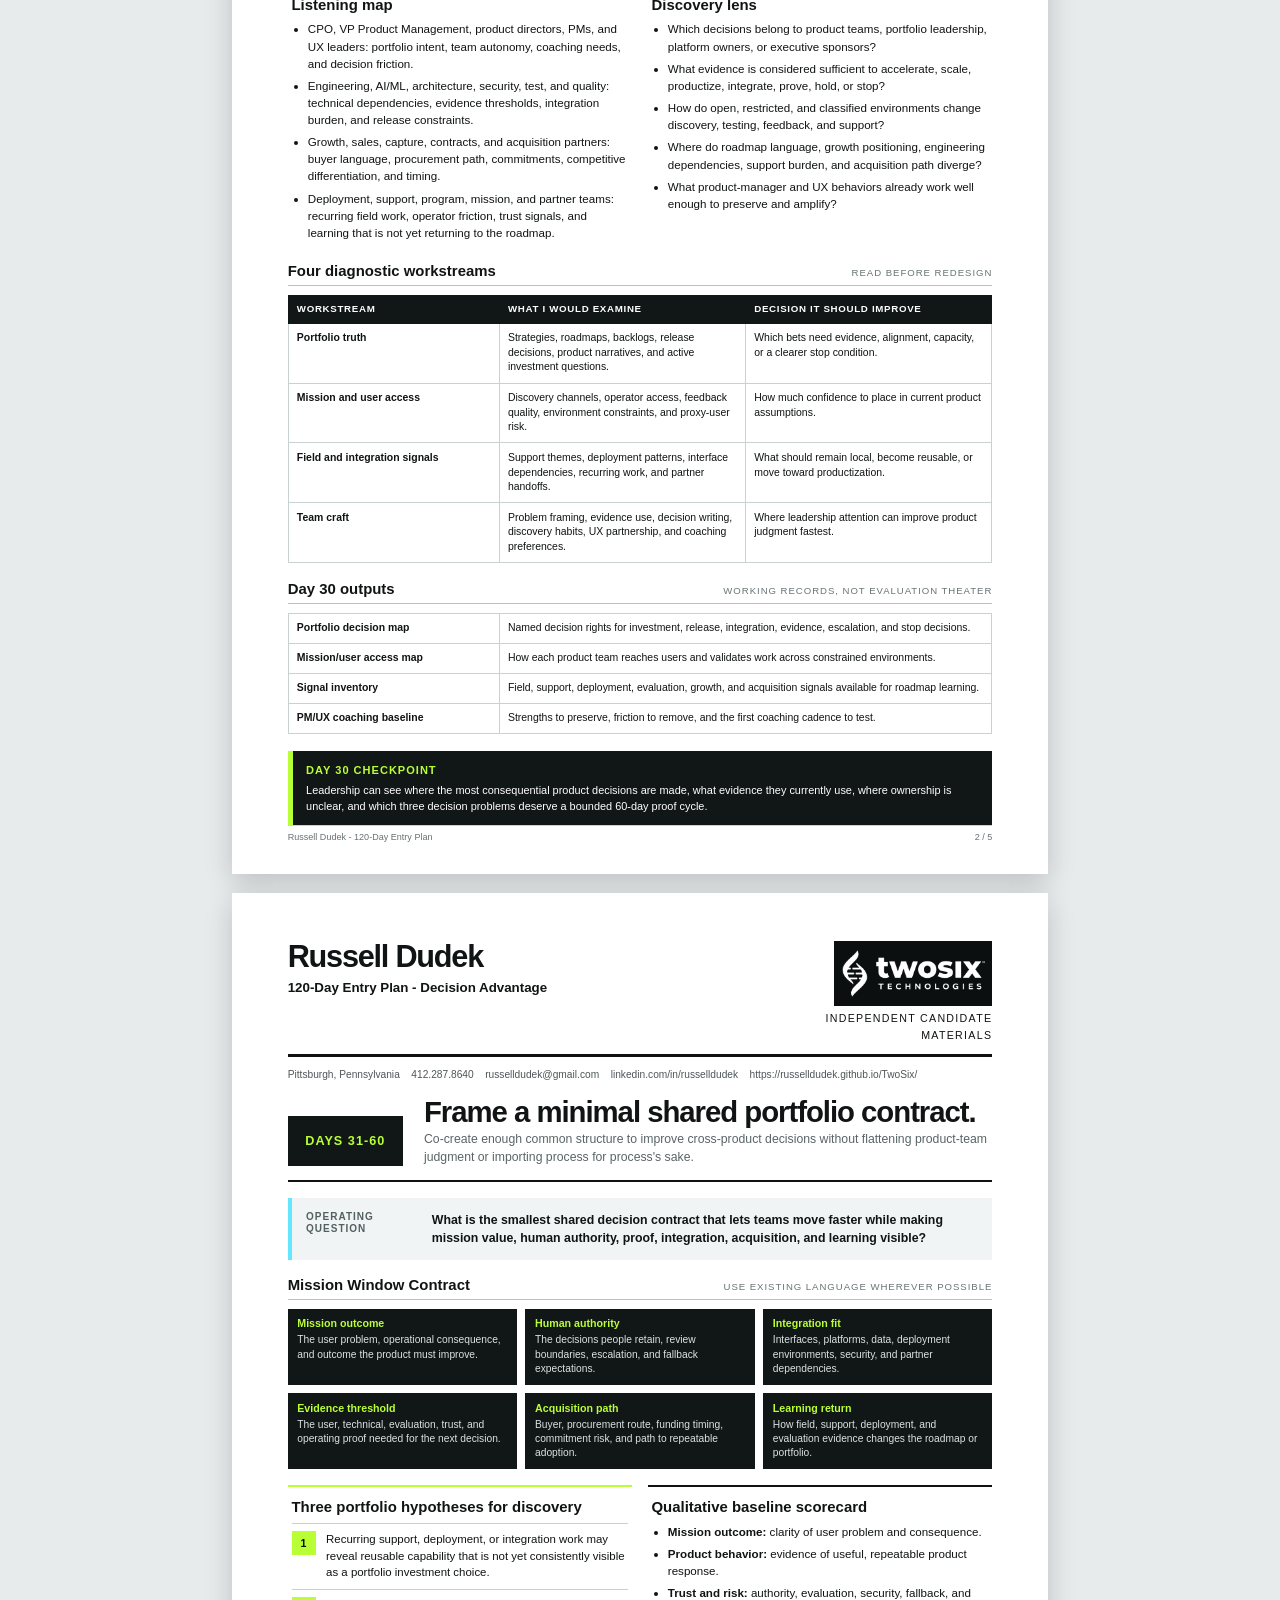
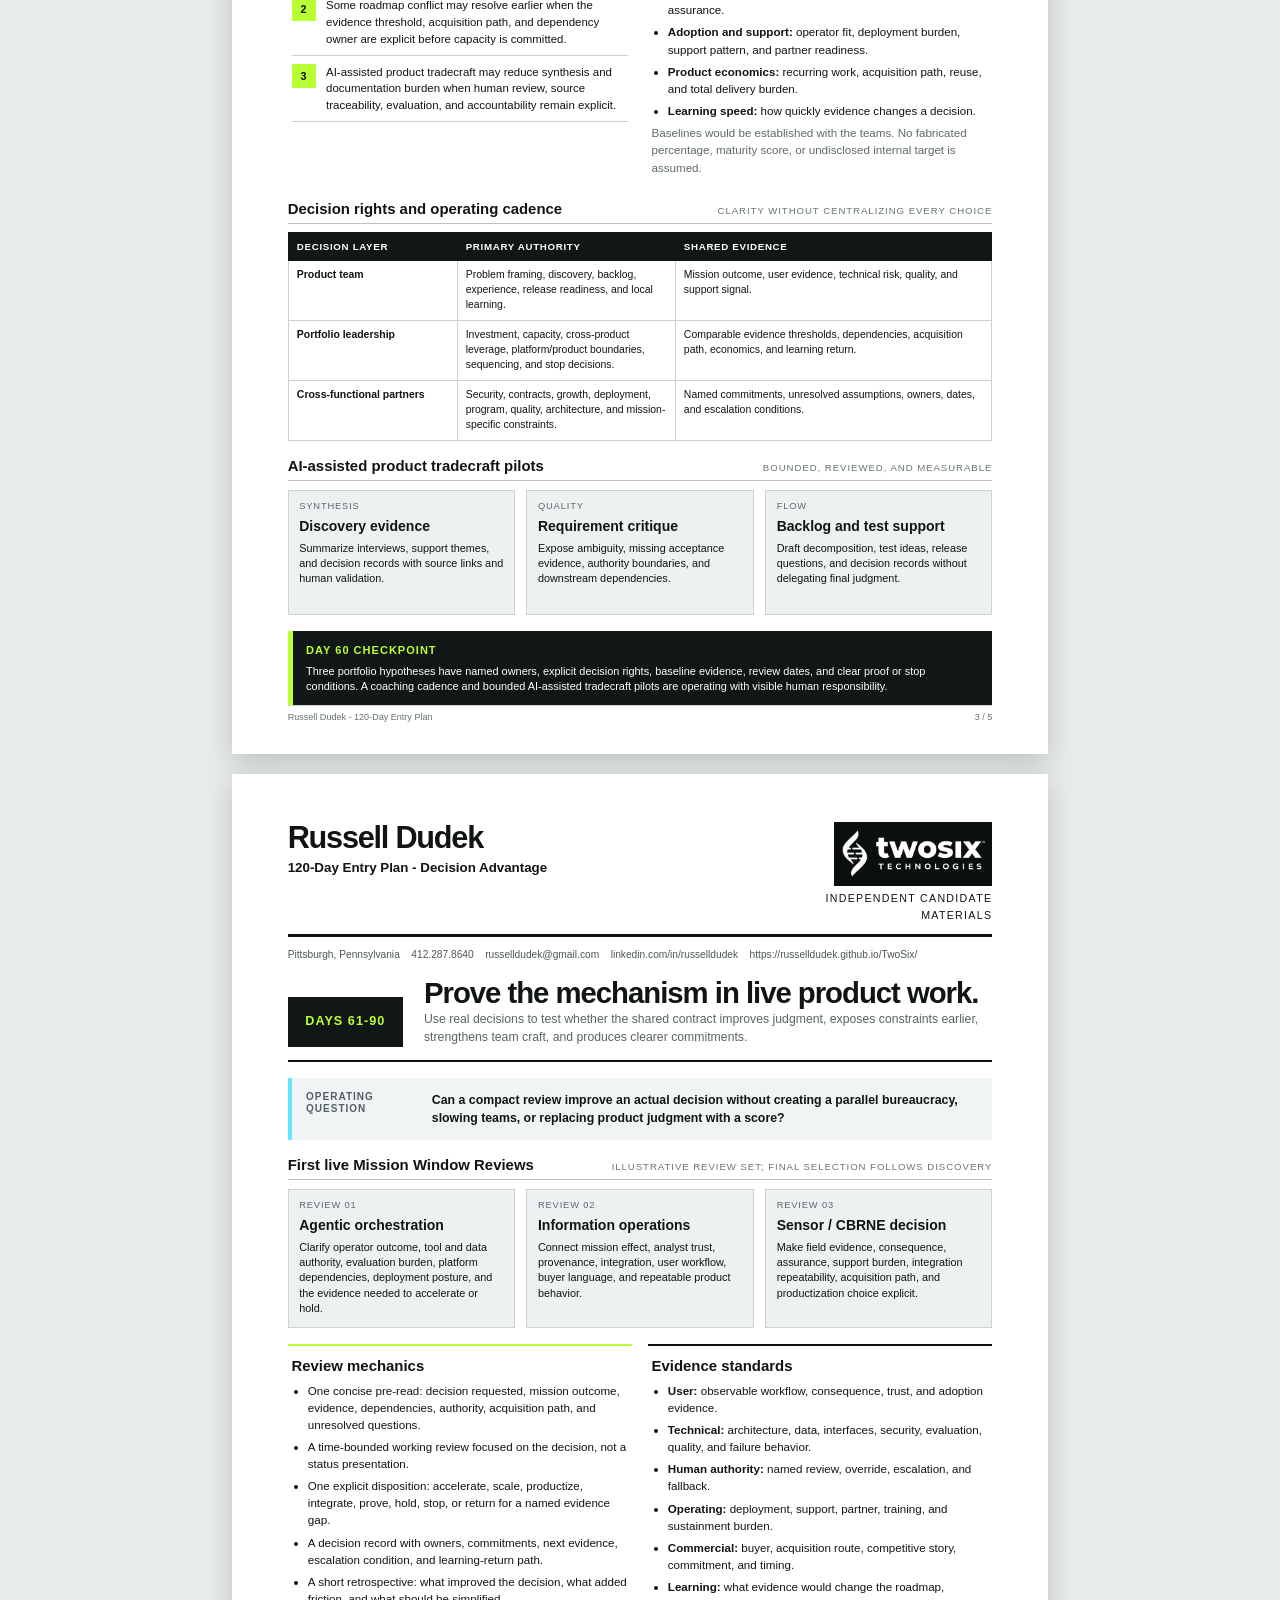
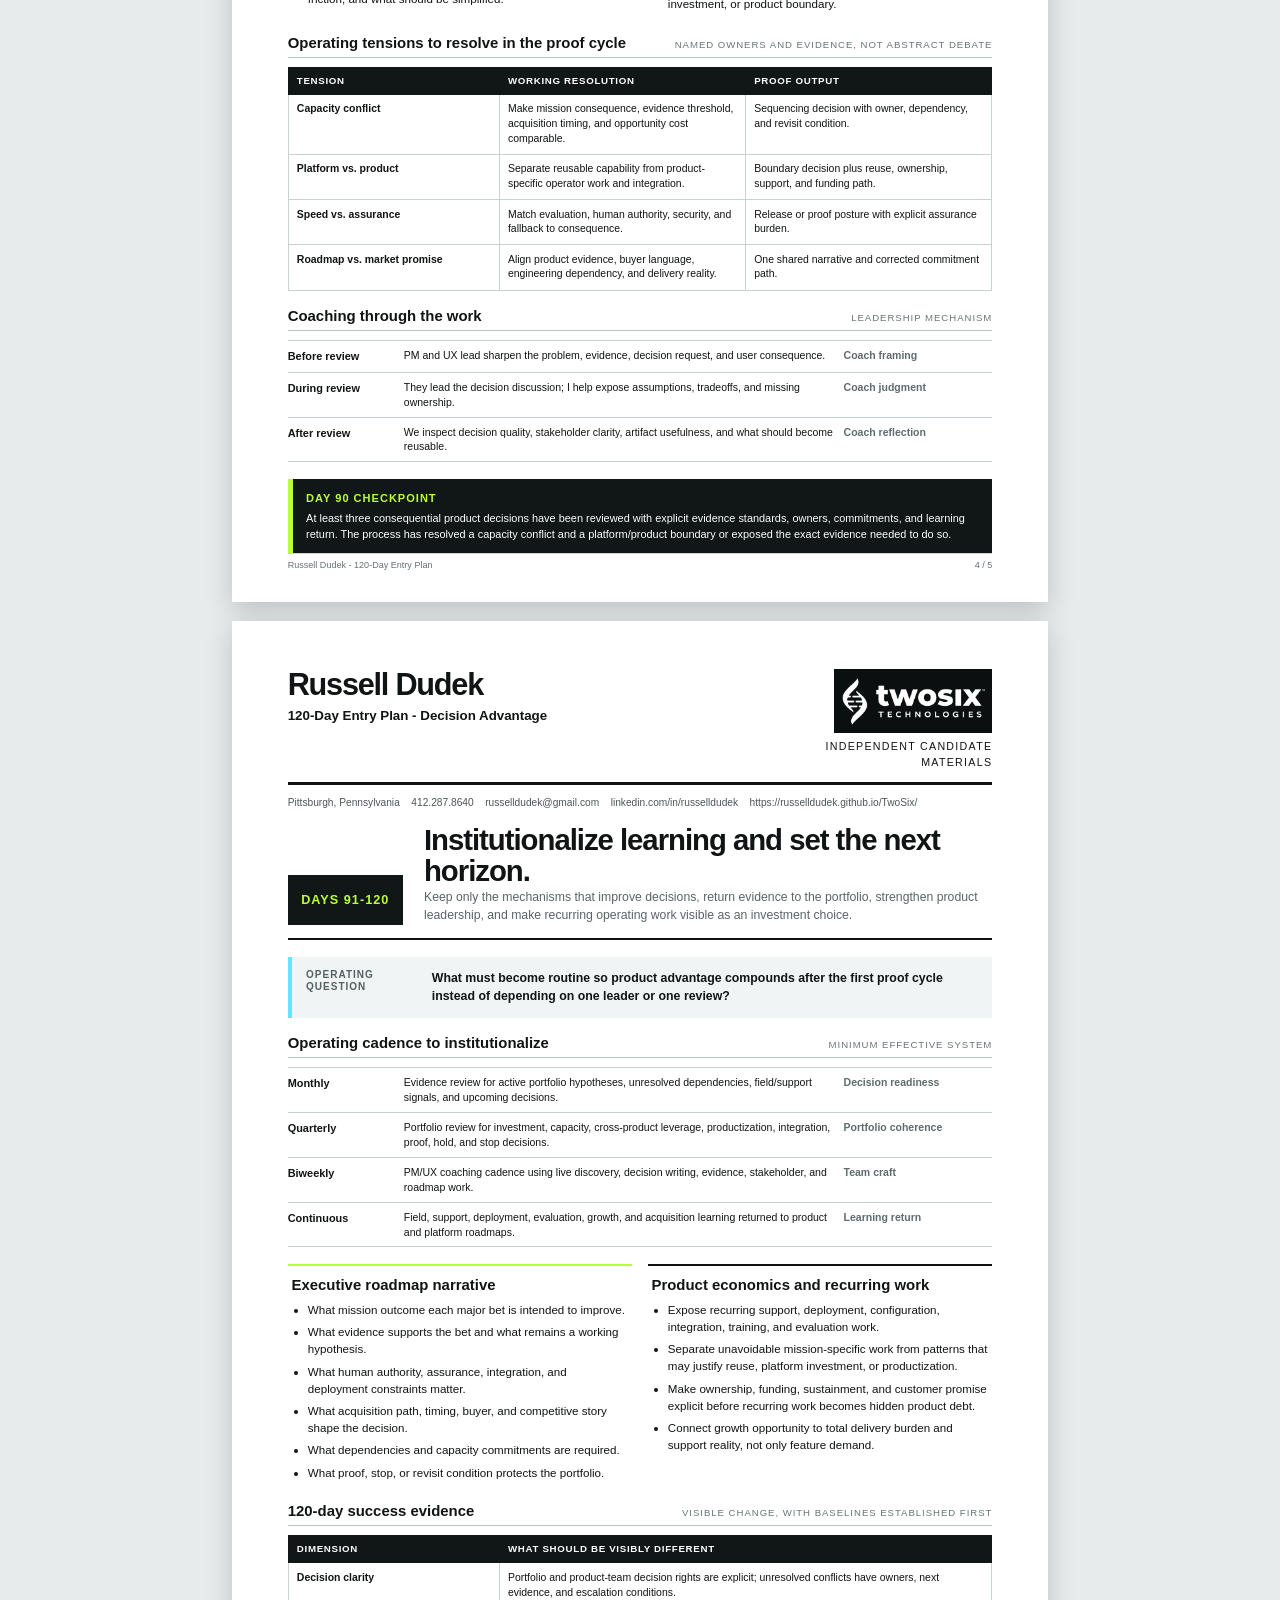
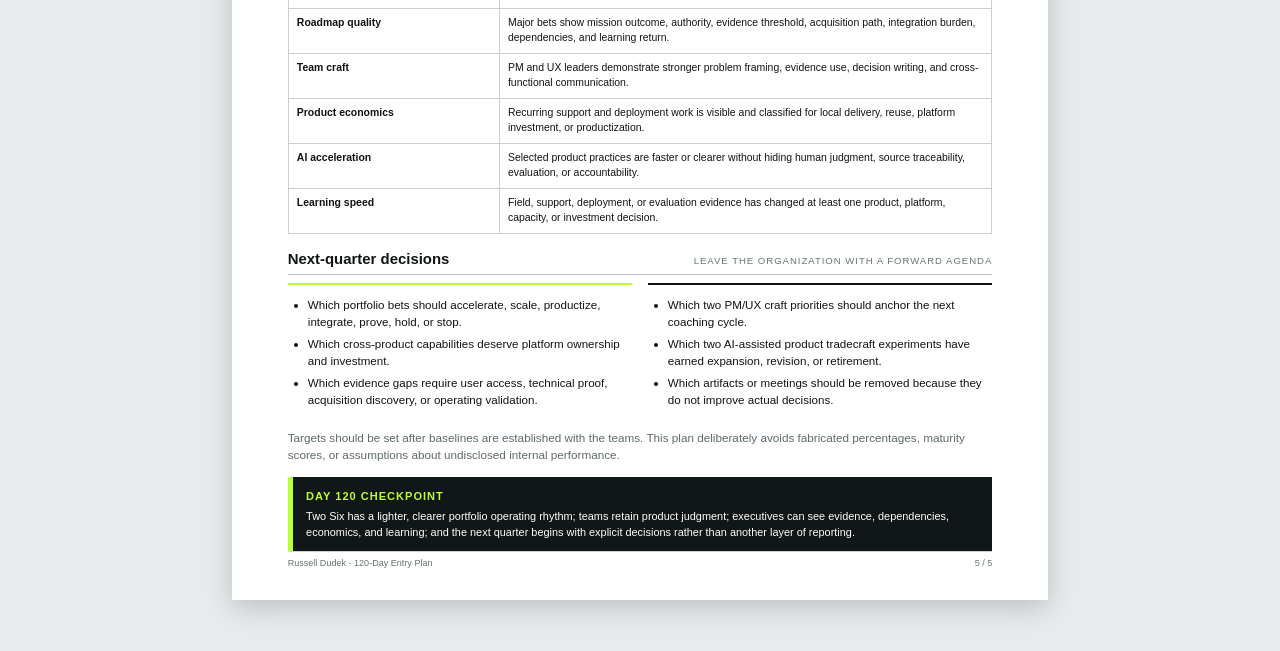
==== commit 6492626c: "feat: deepen 120-day entry plan to five pages" ====
--- a/120-day-plan.html
+++ b/120-day-plan.html
@@ -1 +1,455 @@
-<!doctype html><html lang="en"><head><meta charset="utf-8"><meta name="viewport" content="width=device-width,initial-scale=1"><title>Russell Dudek - Two Six 120-Day Entry Plan</title><link rel="stylesheet" href="styles.css"></head><body class="doc-body"><div class="doc-actions screen-only"><a href="index.html">Candidate vision</a><a class="primary" href="docs/Russell-Dudek-Two-Six-120-Day-Entry-Plan.pdf" download>Download PDF</a></div><main class="document-stack"><section class="sheet dark-cover brief-cover"><div><div class="doc-company"><img src="assets/brand/two-six-logo-white.png" alt="Two Six Technologies"><span>Independent candidate entry plan</span></div><div class="brief-title"><h1>120 days to make portfolio decisions earlier, clearer, and more useful.</h1><p>Product Associate Director (Group Product Manager)<br>Russell Dudek</p></div></div><div class="cover-art"><div class="art-window">FIELD LEARNING</div></div><div><p>Entry principle: tactical empathy before prescription. Read the mission and the existing product system before changing cadence, artifacts, or authority.</p></div></section><section class="sheet brief"><div class="doc-head"><div><h1>Russell Dudek</h1><div class="identity">120-Day Entry Plan - Decision Advantage</div></div><div class="doc-company"><img src="assets/brand/two-six-logo-white.png" alt="Two Six Technologies"><span>Independent candidate materials</span></div></div><div class="contact-line"><span>Pittsburgh, Pennsylvania</span><span>412.287.8640</span><a href="mailto:russelldudek@gmail.com">russelldudek@gmail.com</a><a href="https://www.linkedin.com/in/russelldudek">linkedin.com/in/russelldudek</a><a href="https://russelldudek.github.io/TwoSix/">https://russelldudek.github.io/TwoSix/</a></div><h2>Phase I - Read and frame</h2><div class="phase"><span class="range">Days 1-30</span><h3>Build the operating picture</h3><ul><li>Listen with CPO, VP Product Management, product engineering, UX, growth, sales, program, support, contracts/acquisition, and mission leaders.</li><li>Review product strategies, roadmaps, backlogs, discovery evidence, release decisions, support trends, deployment patterns, and competitive positioning.</li><li>Map user-access constraints across open, restricted, and classified environments.</li><li>Identify where top-down direction conflicts with bottom-up product evidence.</li><li>Establish a coaching baseline with PMs and UX designers through working sessions, not evaluation theater.</li><li>Inventory current AI-assisted product and engineering practices and where human review remains essential.</li></ul></div><h3>Outputs</h3><table class="matrix"><tr><th>Output</th><th>Purpose</th></tr><tr><td>Portfolio decision map</td><td>Who decides investment, release, integration, evidence, and escalation</td></tr><tr><td>Mission/user access map</td><td>How teams discover and validate in constrained environments</td></tr><tr><td>Support and integration signal inventory</td><td>Recurring work that may justify productization</td></tr><tr><td>PM/UX craft baseline</td><td>Where coaching and operating friction have highest leverage</td></tr></table><div class="phase"><span class="range">Days 31-60</span><h3>Install a minimal shared contract</h3><ul><li>Co-create the Mission Window Contract using existing language where possible.</li><li>Select three portfolio hypotheses tied to live product or market decisions.</li><li>Define qualitative scorecard fields and baseline collection.</li><li>Clarify portfolio vs. product-team decision rights.</li><li>Pilot AI-assisted discovery synthesis, backlog hygiene, product requirement critique, test generation, and decision-record drafting with explicit review boundaries.</li></ul></div><div class="page-footer"><span>Russell Dudek - 120-Day Entry Plan</span><span>2 / 3</span></div></section><section class="sheet brief"><div class="doc-head"><div><h1>Russell Dudek</h1><div class="identity">120-Day Entry Plan - Decision Advantage</div></div><div class="doc-company"><img src="assets/brand/two-six-logo-white.png" alt="Two Six Technologies"><span>Independent candidate materials</span></div></div><div class="contact-line"><span>Pittsburgh, Pennsylvania</span><span>412.287.8640</span><a href="mailto:russelldudek@gmail.com">russelldudek@gmail.com</a><a href="https://www.linkedin.com/in/russelldudek">linkedin.com/in/russelldudek</a><a href="https://russelldudek.github.io/TwoSix/">https://russelldudek.github.io/TwoSix/</a></div><h2>Phase II - Prove and institutionalize</h2><div class="phase"><span class="range">Days 61-90</span><h3>Run live Mission Window Reviews</h3><ul><li>Use one agentic-orchestration, one information-operations, and one sensor/CBRNE decision as the first review set.</li><li>Make mission outcome, authority, integration burden, evidence, acquisition, and learning return explicit.</li><li>Resolve at least one capacity conflict and one platform-vs-product boundary with named owners and evidence.</li><li>Connect roadmap language with growth positioning, support burden, and engineering dependencies.</li><li>Coach PM and UX leads through the decision work; document what is reusable and what must remain local.</li></ul></div><div class="phase"><span class="range">Days 91-120</span><h3>Make learning compound</h3><ul><li>Institutionalize a quarterly portfolio review and a lighter monthly evidence cadence.</li><li>Return field, support, deployment, and evaluation evidence into product and platform roadmaps.</li><li>Publish a concise executive roadmap narrative: bets, evidence, dependencies, acquisition path, and stop conditions.</li><li>Establish the next two coaching priorities for PM/UX and the next two AI-assisted tradecraft experiments.</li><li>Retire, merge, or simplify artifacts that do not improve actual decisions.</li></ul></div><h3>120-day success evidence</h3><table class="matrix"><tr><th>Dimension</th><th>What should be visibly different</th></tr><tr><td>Decision clarity</td><td>Portfolio and product-team rights are explicit; unresolved conflicts have owners and next evidence.</td></tr><tr><td>Roadmap quality</td><td>Major bets show mission outcome, proof threshold, acquisition path, integration burden, and learning return.</td></tr><tr><td>Team craft</td><td>PM and UX leaders demonstrate stronger problem framing, evidence use, and decision communication.</td></tr><tr><td>Product economics</td><td>Recurring support and deployment work is visible and prioritized for reuse or productization.</td></tr><tr><td>AI acceleration</td><td>Selected product/engineering practices are faster without hiding human responsibility or quality controls.</td></tr><tr><td>Learning speed</td><td>Field evidence changes at least one product, platform, or investment decision.</td></tr></table><p class="print-note">Targets should be set after baselines are established. This plan deliberately avoids fabricated percentages or assumptions about undisclosed internal performance.</p><div class="page-footer"><span>Russell Dudek - 120-Day Entry Plan</span><span>3 / 3</span></div></section></main></body></html>+<!doctype html>
+<html lang="en">
+<head>
+  <meta charset="utf-8">
+  <meta name="viewport" content="width=device-width,initial-scale=1">
+  <title>Russell Dudek - Two Six 120-Day Entry Plan</title>
+  <link rel="stylesheet" href="styles.css">
+  <link rel="stylesheet" href="entry-plan-2026.css">
+</head>
+<body class="doc-body">
+  <div class="doc-actions screen-only">
+    <a href="index.html">Candidate vision</a>
+    <a class="primary" href="docs/Russell-Dudek-Two-Six-120-Day-Entry-Plan.pdf" download>Download PDF</a>
+  </div>
+
+  <main class="document-stack">
+    <section class="sheet dark-cover brief-cover">
+      <div>
+        <div class="doc-company">
+          <img src="assets/brand/two-six-logo-white.png" alt="Two Six Technologies">
+          <span>Independent candidate entry plan</span>
+        </div>
+        <div class="brief-title">
+          <h1>120 days to make portfolio decisions earlier, clearer, and more useful.</h1>
+          <p>Product Associate Director (Group Product Manager)<br>Russell Dudek</p>
+        </div>
+      </div>
+      <div class="cover-art">
+        <div class="art-window">FIELD LEARNING</div>
+      </div>
+      <div>
+        <p>Entry principle: tactical empathy before prescription. Read the mission and the existing product system before changing cadence, artifacts, or authority.</p>
+        <p>Candidate vision: https://russelldudek.github.io/TwoSix/</p>
+      </div>
+    </section>
+
+    <section class="sheet brief plan-sheet">
+      <div class="doc-head">
+        <div>
+          <h1>Russell Dudek</h1>
+          <div class="identity">120-Day Entry Plan - Decision Advantage</div>
+        </div>
+        <div class="doc-company">
+          <img src="assets/brand/two-six-logo-white.png" alt="Two Six Technologies">
+          <span>Independent candidate materials</span>
+        </div>
+      </div>
+      <div class="contact-line">
+        <span>Pittsburgh, Pennsylvania</span>
+        <span>412.287.8640</span>
+        <a href="mailto:russelldudek@gmail.com">russelldudek@gmail.com</a>
+        <a href="https://www.linkedin.com/in/russelldudek">linkedin.com/in/russelldudek</a>
+        <a href="https://russelldudek.github.io/TwoSix/">https://russelldudek.github.io/TwoSix/</a>
+      </div>
+
+      <div class="plan-phase-head">
+        <div class="plan-range">Days 1-30</div>
+        <div>
+          <h2>Read the mission and map the product system.</h2>
+          <p>Earn the right to change the operating cadence by first understanding how mission demand, product evidence, technical constraints, acquisition realities, and team craft currently meet.</p>
+        </div>
+      </div>
+
+      <div class="plan-question">
+        <strong>Operating question</strong>
+        <p>Where do product decisions become slow, ambiguous, expensive, or disconnected from the people doing the actual work?</p>
+      </div>
+
+      <div class="plan-grid">
+        <div class="plan-card accent">
+          <h3>Listening map</h3>
+          <ul>
+            <li>CPO, VP Product Management, product directors, PMs, and UX leaders: portfolio intent, team autonomy, coaching needs, and decision friction.</li>
+            <li>Engineering, AI/ML, architecture, security, test, and quality: technical dependencies, evidence thresholds, integration burden, and release constraints.</li>
+            <li>Growth, sales, capture, contracts, and acquisition partners: buyer language, procurement path, commitments, competitive differentiation, and timing.</li>
+            <li>Deployment, support, program, mission, and partner teams: recurring field work, operator friction, trust signals, and learning that is not yet returning to the roadmap.</li>
+          </ul>
+        </div>
+        <div class="plan-card">
+          <h3>Discovery lens</h3>
+          <ul>
+            <li>Which decisions belong to product teams, portfolio leadership, platform owners, or executive sponsors?</li>
+            <li>What evidence is considered sufficient to accelerate, scale, productize, integrate, prove, hold, or stop?</li>
+            <li>How do open, restricted, and classified environments change discovery, testing, feedback, and support?</li>
+            <li>Where do roadmap language, growth positioning, engineering dependencies, support burden, and acquisition path diverge?</li>
+            <li>What product-manager and UX behaviors already work well enough to preserve and amplify?</li>
+          </ul>
+        </div>
+      </div>
+
+      <div class="plan-section">
+        <div class="plan-section-title">
+          <h3>Four diagnostic workstreams</h3>
+          <span>Read before redesign</span>
+        </div>
+        <table class="plan-table plan-output-table">
+          <thead>
+            <tr><th>Workstream</th><th>What I would examine</th><th>Decision it should improve</th></tr>
+          </thead>
+          <tbody>
+            <tr><td>Portfolio truth</td><td>Strategies, roadmaps, backlogs, release decisions, product narratives, and active investment questions.</td><td>Which bets need evidence, alignment, capacity, or a clearer stop condition.</td></tr>
+            <tr><td>Mission and user access</td><td>Discovery channels, operator access, feedback quality, environment constraints, and proxy-user risk.</td><td>How much confidence to place in current product assumptions.</td></tr>
+            <tr><td>Field and integration signals</td><td>Support themes, deployment patterns, interface dependencies, recurring work, and partner handoffs.</td><td>What should remain local, become reusable, or move toward productization.</td></tr>
+            <tr><td>Team craft</td><td>Problem framing, evidence use, decision writing, discovery habits, UX partnership, and coaching preferences.</td><td>Where leadership attention can improve product judgment fastest.</td></tr>
+          </tbody>
+        </table>
+      </div>
+
+      <div class="plan-section">
+        <div class="plan-section-title">
+          <h3>Day 30 outputs</h3>
+          <span>Working records, not evaluation theater</span>
+        </div>
+        <table class="plan-table plan-output-table">
+          <tbody>
+            <tr><td>Portfolio decision map</td><td>Named decision rights for investment, release, integration, evidence, escalation, and stop decisions.</td></tr>
+            <tr><td>Mission/user access map</td><td>How each product team reaches users and validates work across constrained environments.</td></tr>
+            <tr><td>Signal inventory</td><td>Field, support, deployment, evaluation, growth, and acquisition signals available for roadmap learning.</td></tr>
+            <tr><td>PM/UX coaching baseline</td><td>Strengths to preserve, friction to remove, and the first coaching cadence to test.</td></tr>
+          </tbody>
+        </table>
+      </div>
+
+      <div class="plan-checkpoint">
+        <strong>Day 30 checkpoint</strong>
+        <p>Leadership can see where the most consequential product decisions are made, what evidence they currently use, where ownership is unclear, and which three decision problems deserve a bounded 60-day proof cycle.</p>
+      </div>
+
+      <div class="page-footer"><span>Russell Dudek - 120-Day Entry Plan</span><span>2 / 5</span></div>
+    </section>
+
+    <section class="sheet brief plan-sheet">
+      <div class="doc-head">
+        <div>
+          <h1>Russell Dudek</h1>
+          <div class="identity">120-Day Entry Plan - Decision Advantage</div>
+        </div>
+        <div class="doc-company">
+          <img src="assets/brand/two-six-logo-white.png" alt="Two Six Technologies">
+          <span>Independent candidate materials</span>
+        </div>
+      </div>
+      <div class="contact-line">
+        <span>Pittsburgh, Pennsylvania</span>
+        <span>412.287.8640</span>
+        <a href="mailto:russelldudek@gmail.com">russelldudek@gmail.com</a>
+        <a href="https://www.linkedin.com/in/russelldudek">linkedin.com/in/russelldudek</a>
+        <a href="https://russelldudek.github.io/TwoSix/">https://russelldudek.github.io/TwoSix/</a>
+      </div>
+
+      <div class="plan-phase-head">
+        <div class="plan-range">Days 31-60</div>
+        <div>
+          <h2>Frame a minimal shared portfolio contract.</h2>
+          <p>Co-create enough common structure to improve cross-product decisions without flattening product-team judgment or importing process for process's sake.</p>
+        </div>
+      </div>
+
+      <div class="plan-question">
+        <strong>Operating question</strong>
+        <p>What is the smallest shared decision contract that lets teams move faster while making mission value, human authority, proof, integration, acquisition, and learning visible?</p>
+      </div>
+
+      <div class="plan-section">
+        <div class="plan-section-title">
+          <h3>Mission Window Contract</h3>
+          <span>Use existing language wherever possible</span>
+        </div>
+        <div class="plan-contract-grid">
+          <div class="plan-contract-item"><strong>Mission outcome</strong><span>The user problem, operational consequence, and outcome the product must improve.</span></div>
+          <div class="plan-contract-item"><strong>Human authority</strong><span>The decisions people retain, review boundaries, escalation, and fallback expectations.</span></div>
+          <div class="plan-contract-item"><strong>Integration fit</strong><span>Interfaces, platforms, data, deployment environments, security, and partner dependencies.</span></div>
+          <div class="plan-contract-item"><strong>Evidence threshold</strong><span>The user, technical, evaluation, trust, and operating proof needed for the next decision.</span></div>
+          <div class="plan-contract-item"><strong>Acquisition path</strong><span>Buyer, procurement route, funding timing, commitment risk, and path to repeatable adoption.</span></div>
+          <div class="plan-contract-item"><strong>Learning return</strong><span>How field, support, deployment, and evaluation evidence changes the roadmap or portfolio.</span></div>
+        </div>
+      </div>
+
+      <div class="plan-grid">
+        <div class="plan-card accent">
+          <h3>Three portfolio hypotheses for discovery</h3>
+          <div class="plan-hypothesis"><b>1</b><p>Recurring support, deployment, or integration work may reveal reusable capability that is not yet consistently visible as a portfolio investment choice.</p></div>
+          <div class="plan-hypothesis"><b>2</b><p>Some roadmap conflict may resolve earlier when the evidence threshold, acquisition path, and dependency owner are explicit before capacity is committed.</p></div>
+          <div class="plan-hypothesis"><b>3</b><p>AI-assisted product tradecraft may reduce synthesis and documentation burden when human review, source traceability, evaluation, and accountability remain explicit.</p></div>
+        </div>
+        <div class="plan-card">
+          <h3>Qualitative baseline scorecard</h3>
+          <ul>
+            <li><strong>Mission outcome:</strong> clarity of user problem and consequence.</li>
+            <li><strong>Product behavior:</strong> evidence of useful, repeatable product response.</li>
+            <li><strong>Trust and risk:</strong> authority, evaluation, security, fallback, and assurance.</li>
+            <li><strong>Adoption and support:</strong> operator fit, deployment burden, support pattern, and partner readiness.</li>
+            <li><strong>Product economics:</strong> recurring work, acquisition path, reuse, and total delivery burden.</li>
+            <li><strong>Learning speed:</strong> how quickly evidence changes a decision.</li>
+          </ul>
+          <p class="plan-note">Baselines would be established with the teams. No fabricated percentage, maturity score, or undisclosed internal target is assumed.</p>
+        </div>
+      </div>
+
+      <div class="plan-section">
+        <div class="plan-section-title">
+          <h3>Decision rights and operating cadence</h3>
+          <span>Clarity without centralizing every choice</span>
+        </div>
+        <table class="plan-table plan-rights-table">
+          <thead><tr><th>Decision layer</th><th>Primary authority</th><th>Shared evidence</th></tr></thead>
+          <tbody>
+            <tr><td>Product team</td><td>Problem framing, discovery, backlog, experience, release readiness, and local learning.</td><td>Mission outcome, user evidence, technical risk, quality, and support signal.</td></tr>
+            <tr><td>Portfolio leadership</td><td>Investment, capacity, cross-product leverage, platform/product boundaries, sequencing, and stop decisions.</td><td>Comparable evidence thresholds, dependencies, acquisition path, economics, and learning return.</td></tr>
+            <tr><td>Cross-functional partners</td><td>Security, contracts, growth, deployment, program, quality, architecture, and mission-specific constraints.</td><td>Named commitments, unresolved assumptions, owners, dates, and escalation conditions.</td></tr>
+          </tbody>
+        </table>
+      </div>
+
+      <div class="plan-section">
+        <div class="plan-section-title">
+          <h3>AI-assisted product tradecraft pilots</h3>
+          <span>Bounded, reviewed, and measurable</span>
+        </div>
+        <div class="plan-grid three">
+          <div class="plan-review-card"><span class="label">Synthesis</span><h3>Discovery evidence</h3><p>Summarize interviews, support themes, and decision records with source links and human validation.</p></div>
+          <div class="plan-review-card"><span class="label">Quality</span><h3>Requirement critique</h3><p>Expose ambiguity, missing acceptance evidence, authority boundaries, and downstream dependencies.</p></div>
+          <div class="plan-review-card"><span class="label">Flow</span><h3>Backlog and test support</h3><p>Draft decomposition, test ideas, release questions, and decision records without delegating final judgment.</p></div>
+        </div>
+      </div>
+
+      <div class="plan-checkpoint">
+        <strong>Day 60 checkpoint</strong>
+        <p>Three portfolio hypotheses have named owners, explicit decision rights, baseline evidence, review dates, and clear proof or stop conditions. A coaching cadence and bounded AI-assisted tradecraft pilots are operating with visible human responsibility.</p>
+      </div>
+
+      <div class="page-footer"><span>Russell Dudek - 120-Day Entry Plan</span><span>3 / 5</span></div>
+    </section>
+
+    <section class="sheet brief plan-sheet">
+      <div class="doc-head">
+        <div>
+          <h1>Russell Dudek</h1>
+          <div class="identity">120-Day Entry Plan - Decision Advantage</div>
+        </div>
+        <div class="doc-company">
+          <img src="assets/brand/two-six-logo-white.png" alt="Two Six Technologies">
+          <span>Independent candidate materials</span>
+        </div>
+      </div>
+      <div class="contact-line">
+        <span>Pittsburgh, Pennsylvania</span>
+        <span>412.287.8640</span>
+        <a href="mailto:russelldudek@gmail.com">russelldudek@gmail.com</a>
+        <a href="https://www.linkedin.com/in/russelldudek">linkedin.com/in/russelldudek</a>
+        <a href="https://russelldudek.github.io/TwoSix/">https://russelldudek.github.io/TwoSix/</a>
+      </div>
+
+      <div class="plan-phase-head">
+        <div class="plan-range">Days 61-90</div>
+        <div>
+          <h2>Prove the mechanism in live product work.</h2>
+          <p>Use real decisions to test whether the shared contract improves judgment, exposes constraints earlier, strengthens team craft, and produces clearer commitments.</p>
+        </div>
+      </div>
+
+      <div class="plan-question">
+        <strong>Operating question</strong>
+        <p>Can a compact review improve an actual decision without creating a parallel bureaucracy, slowing teams, or replacing product judgment with a score?</p>
+      </div>
+
+      <div class="plan-section">
+        <div class="plan-section-title">
+          <h3>First live Mission Window Reviews</h3>
+          <span>Illustrative review set; final selection follows discovery</span>
+        </div>
+        <div class="plan-grid three">
+          <div class="plan-review-card"><span class="label">Review 01</span><h3>Agentic orchestration</h3><p>Clarify operator outcome, tool and data authority, evaluation burden, platform dependencies, deployment posture, and the evidence needed to accelerate or hold.</p></div>
+          <div class="plan-review-card"><span class="label">Review 02</span><h3>Information operations</h3><p>Connect mission effect, analyst trust, provenance, integration, user workflow, buyer language, and repeatable product behavior.</p></div>
+          <div class="plan-review-card"><span class="label">Review 03</span><h3>Sensor / CBRNE decision</h3><p>Make field evidence, consequence, assurance, support burden, integration repeatability, acquisition path, and productization choice explicit.</p></div>
+        </div>
+      </div>
+
+      <div class="plan-grid">
+        <div class="plan-card accent">
+          <h3>Review mechanics</h3>
+          <ul>
+            <li>One concise pre-read: decision requested, mission outcome, evidence, dependencies, authority, acquisition path, and unresolved questions.</li>
+            <li>A time-bounded working review focused on the decision, not a status presentation.</li>
+            <li>One explicit disposition: accelerate, scale, productize, integrate, prove, hold, stop, or return for a named evidence gap.</li>
+            <li>A decision record with owners, commitments, next evidence, escalation condition, and learning-return path.</li>
+            <li>A short retrospective: what improved the decision, what added friction, and what should be simplified.</li>
+          </ul>
+        </div>
+        <div class="plan-card">
+          <h3>Evidence standards</h3>
+          <ul>
+            <li><strong>User:</strong> observable workflow, consequence, trust, and adoption evidence.</li>
+            <li><strong>Technical:</strong> architecture, data, interfaces, security, evaluation, quality, and failure behavior.</li>
+            <li><strong>Human authority:</strong> named review, override, escalation, and fallback.</li>
+            <li><strong>Operating:</strong> deployment, support, partner, training, and sustainment burden.</li>
+            <li><strong>Commercial:</strong> buyer, acquisition route, competitive story, commitment, and timing.</li>
+            <li><strong>Learning:</strong> what evidence would change the roadmap, investment, or product boundary.</li>
+          </ul>
+        </div>
+      </div>
+
+      <div class="plan-section">
+        <div class="plan-section-title">
+          <h3>Operating tensions to resolve in the proof cycle</h3>
+          <span>Named owners and evidence, not abstract debate</span>
+        </div>
+        <table class="plan-table plan-output-table">
+          <thead><tr><th>Tension</th><th>Working resolution</th><th>Proof output</th></tr></thead>
+          <tbody>
+            <tr><td>Capacity conflict</td><td>Make mission consequence, evidence threshold, acquisition timing, and opportunity cost comparable.</td><td>Sequencing decision with owner, dependency, and revisit condition.</td></tr>
+            <tr><td>Platform vs. product</td><td>Separate reusable capability from product-specific operator work and integration.</td><td>Boundary decision plus reuse, ownership, support, and funding path.</td></tr>
+            <tr><td>Speed vs. assurance</td><td>Match evaluation, human authority, security, and fallback to consequence.</td><td>Release or proof posture with explicit assurance burden.</td></tr>
+            <tr><td>Roadmap vs. market promise</td><td>Align product evidence, buyer language, engineering dependency, and delivery reality.</td><td>One shared narrative and corrected commitment path.</td></tr>
+          </tbody>
+        </table>
+      </div>
+
+      <div class="plan-section">
+        <div class="plan-section-title">
+          <h3>Coaching through the work</h3>
+          <span>Leadership mechanism</span>
+        </div>
+        <div class="plan-cadence"><strong>Before review</strong><p>PM and UX lead sharpen the problem, evidence, decision request, and user consequence.</p><span>Coach framing</span></div>
+        <div class="plan-cadence"><strong>During review</strong><p>They lead the decision discussion; I help expose assumptions, tradeoffs, and missing ownership.</p><span>Coach judgment</span></div>
+        <div class="plan-cadence"><strong>After review</strong><p>We inspect decision quality, stakeholder clarity, artifact usefulness, and what should become reusable.</p><span>Coach reflection</span></div>
+      </div>
+
+      <div class="plan-checkpoint">
+        <strong>Day 90 checkpoint</strong>
+        <p>At least three consequential product decisions have been reviewed with explicit evidence standards, owners, commitments, and learning return. The process has resolved a capacity conflict and a platform/product boundary or exposed the exact evidence needed to do so.</p>
+      </div>
+
+      <div class="page-footer"><span>Russell Dudek - 120-Day Entry Plan</span><span>4 / 5</span></div>
+    </section>
+
+    <section class="sheet brief plan-sheet">
+      <div class="doc-head">
+        <div>
+          <h1>Russell Dudek</h1>
+          <div class="identity">120-Day Entry Plan - Decision Advantage</div>
+        </div>
+        <div class="doc-company">
+          <img src="assets/brand/two-six-logo-white.png" alt="Two Six Technologies">
+          <span>Independent candidate materials</span>
+        </div>
+      </div>
+      <div class="contact-line">
+        <span>Pittsburgh, Pennsylvania</span>
+        <span>412.287.8640</span>
+        <a href="mailto:russelldudek@gmail.com">russelldudek@gmail.com</a>
+        <a href="https://www.linkedin.com/in/russelldudek">linkedin.com/in/russelldudek</a>
+        <a href="https://russelldudek.github.io/TwoSix/">https://russelldudek.github.io/TwoSix/</a>
+      </div>
+
+      <div class="plan-phase-head">
+        <div class="plan-range">Days 91-120</div>
+        <div>
+          <h2>Institutionalize learning and set the next horizon.</h2>
+          <p>Keep only the mechanisms that improve decisions, return evidence to the portfolio, strengthen product leadership, and make recurring operating work visible as an investment choice.</p>
+        </div>
+      </div>
+
+      <div class="plan-question">
+        <strong>Operating question</strong>
+        <p>What must become routine so product advantage compounds after the first proof cycle instead of depending on one leader or one review?</p>
+      </div>
+
+      <div class="plan-section">
+        <div class="plan-section-title">
+          <h3>Operating cadence to institutionalize</h3>
+          <span>Minimum effective system</span>
+        </div>
+        <div class="plan-cadence"><strong>Monthly</strong><p>Evidence review for active portfolio hypotheses, unresolved dependencies, field/support signals, and upcoming decisions.</p><span>Decision readiness</span></div>
+        <div class="plan-cadence"><strong>Quarterly</strong><p>Portfolio review for investment, capacity, cross-product leverage, productization, integration, proof, hold, and stop decisions.</p><span>Portfolio coherence</span></div>
+        <div class="plan-cadence"><strong>Biweekly</strong><p>PM/UX coaching cadence using live discovery, decision writing, evidence, stakeholder, and roadmap work.</p><span>Team craft</span></div>
+        <div class="plan-cadence"><strong>Continuous</strong><p>Field, support, deployment, evaluation, growth, and acquisition learning returned to product and platform roadmaps.</p><span>Learning return</span></div>
+      </div>
+
+      <div class="plan-grid">
+        <div class="plan-card accent">
+          <h3>Executive roadmap narrative</h3>
+          <ul>
+            <li>What mission outcome each major bet is intended to improve.</li>
+            <li>What evidence supports the bet and what remains a working hypothesis.</li>
+            <li>What human authority, assurance, integration, and deployment constraints matter.</li>
+            <li>What acquisition path, timing, buyer, and competitive story shape the decision.</li>
+            <li>What dependencies and capacity commitments are required.</li>
+            <li>What proof, stop, or revisit condition protects the portfolio.</li>
+          </ul>
+        </div>
+        <div class="plan-card">
+          <h3>Product economics and recurring work</h3>
+          <ul>
+            <li>Expose recurring support, deployment, configuration, integration, training, and evaluation work.</li>
+            <li>Separate unavoidable mission-specific work from patterns that may justify reuse, platform investment, or productization.</li>
+            <li>Make ownership, funding, sustainment, and customer promise explicit before recurring work becomes hidden product debt.</li>
+            <li>Connect growth opportunity to total delivery burden and support reality, not only feature demand.</li>
+          </ul>
+        </div>
+      </div>
+
+      <div class="plan-section">
+        <div class="plan-section-title">
+          <h3>120-day success evidence</h3>
+          <span>Visible change, with baselines established first</span>
+        </div>
+        <table class="plan-table plan-output-table">
+          <thead><tr><th>Dimension</th><th>What should be visibly different</th></tr></thead>
+          <tbody>
+            <tr><td>Decision clarity</td><td>Portfolio and product-team decision rights are explicit; unresolved conflicts have owners, next evidence, and escalation conditions.</td></tr>
+            <tr><td>Roadmap quality</td><td>Major bets show mission outcome, authority, evidence threshold, acquisition path, integration burden, dependencies, and learning return.</td></tr>
+            <tr><td>Team craft</td><td>PM and UX leaders demonstrate stronger problem framing, evidence use, decision writing, and cross-functional communication.</td></tr>
+            <tr><td>Product economics</td><td>Recurring support and deployment work is visible and classified for local delivery, reuse, platform investment, or productization.</td></tr>
+            <tr><td>AI acceleration</td><td>Selected product practices are faster or clearer without hiding human judgment, source traceability, evaluation, or accountability.</td></tr>
+            <tr><td>Learning speed</td><td>Field, support, deployment, or evaluation evidence has changed at least one product, platform, capacity, or investment decision.</td></tr>
+          </tbody>
+        </table>
+      </div>
+
+      <div class="plan-section">
+        <div class="plan-section-title">
+          <h3>Next-quarter decisions</h3>
+          <span>Leave the organization with a forward agenda</span>
+        </div>
+        <div class="plan-grid">
+          <div class="plan-card accent">
+            <ul>
+              <li>Which portfolio bets should accelerate, scale, productize, integrate, prove, hold, or stop.</li>
+              <li>Which cross-product capabilities deserve platform ownership and investment.</li>
+              <li>Which evidence gaps require user access, technical proof, acquisition discovery, or operating validation.</li>
+            </ul>
+          </div>
+          <div class="plan-card">
+            <ul>
+              <li>Which two PM/UX craft priorities should anchor the next coaching cycle.</li>
+              <li>Which two AI-assisted product tradecraft experiments have earned expansion, revision, or retirement.</li>
+              <li>Which artifacts or meetings should be removed because they do not improve actual decisions.</li>
+            </ul>
+          </div>
+        </div>
+      </div>
+
+      <p class="plan-note">Targets should be set after baselines are established with the teams. This plan deliberately avoids fabricated percentages, maturity scores, or assumptions about undisclosed internal performance.</p>
+
+      <div class="plan-checkpoint">
+        <strong>Day 120 checkpoint</strong>
+        <p>Two Six has a lighter, clearer portfolio operating rhythm; teams retain product judgment; executives can see evidence, dependencies, economics, and learning; and the next quarter begins with explicit decisions rather than another layer of reporting.</p>
+      </div>
+
+      <div class="page-footer"><span>Russell Dudek - 120-Day Entry Plan</span><span>5 / 5</span></div>
+    </section>
+  </main>
+</body>
+</html>
--- a/entry-plan-2026.css
+++ b/entry-plan-2026.css
@@ -0,0 +1,422 @@
+/* Focused composition layer for the five-page 120-day entry plan. */
+
+.plan-sheet {
+  padding: .5in .58in .5in;
+  overflow: hidden;
+}
+
+.plan-sheet .doc-head {
+  margin-bottom: .11in;
+}
+
+.plan-sheet .contact-line {
+  margin-bottom: .16in;
+}
+
+.plan-phase-head {
+  display: grid;
+  grid-template-columns: 1.2in minmax(0, 1fr);
+  gap: .22in;
+  align-items: end;
+  padding-bottom: .14in;
+  margin-bottom: .17in;
+  border-bottom: 2px solid #111;
+}
+
+.plan-range {
+  display: inline-flex;
+  align-items: center;
+  justify-content: center;
+  min-height: .52in;
+  padding: .08in .12in;
+  background: #111616;
+  color: var(--signal-lime);
+  font-size: 9.5pt;
+  line-height: 1.15;
+  font-weight: 800;
+  letter-spacing: .08em;
+  text-transform: uppercase;
+}
+
+.plan-phase-head h2 {
+  margin: 0 0 .03in;
+  font-size: 22pt;
+  line-height: 1.04;
+  letter-spacing: -.035em;
+}
+
+.plan-phase-head p {
+  margin: 0;
+  color: #596466;
+  font-size: 9.2pt;
+  line-height: 1.45;
+}
+
+.plan-question {
+  display: grid;
+  grid-template-columns: 1.15in 1fr;
+  gap: .16in;
+  align-items: start;
+  margin: 0 0 .17in;
+  padding: .13in .15in;
+  border-left: 4px solid var(--signal-cyan);
+  background: #f1f4f4;
+}
+
+.plan-question strong {
+  font-size: 7.5pt;
+  line-height: 1.25;
+  text-transform: uppercase;
+  letter-spacing: .1em;
+  color: #526062;
+}
+
+.plan-question p {
+  margin: 0;
+  font-size: 9.25pt;
+  line-height: 1.48;
+  font-weight: 650;
+}
+
+.plan-grid {
+  display: grid;
+  grid-template-columns: repeat(2, minmax(0, 1fr));
+  gap: .16in;
+  margin-bottom: .17in;
+}
+
+.plan-grid.three {
+  grid-template-columns: repeat(3, minmax(0, 1fr));
+  gap: .12in;
+}
+
+.plan-card {
+  border-top: 2px solid #111;
+  padding: .11in .04in 0;
+  break-inside: avoid;
+}
+
+.plan-card.accent {
+  border-top-color: var(--signal-lime);
+}
+
+.plan-card h3,
+.plan-section h3 {
+  margin: 0 0 .07in;
+  font-size: 11.2pt;
+  line-height: 1.2;
+}
+
+.plan-card p,
+.plan-card li,
+.plan-section p,
+.plan-section li {
+  font-size: 8.7pt;
+  line-height: 1.47;
+}
+
+.plan-card p,
+.plan-section p {
+  margin: 0 0 .08in;
+}
+
+.plan-card ul,
+.plan-section ul {
+  margin: 0;
+  padding-left: .17in;
+}
+
+.plan-card li,
+.plan-section li {
+  margin: 0 0 .055in;
+}
+
+.plan-section {
+  margin-bottom: .17in;
+  break-inside: avoid;
+}
+
+.plan-section-title {
+  display: flex;
+  justify-content: space-between;
+  align-items: baseline;
+  gap: .18in;
+  margin-bottom: .09in;
+  padding-bottom: .055in;
+  border-bottom: 1px solid #b9c2c3;
+}
+
+.plan-section-title h3 {
+  margin: 0;
+}
+
+.plan-section-title span {
+  font-size: 7.2pt;
+  line-height: 1.2;
+  color: #687476;
+  text-transform: uppercase;
+  letter-spacing: .1em;
+}
+
+.plan-contract-grid {
+  display: grid;
+  grid-template-columns: repeat(3, minmax(0, 1fr));
+  gap: .09in;
+}
+
+.plan-contract-item {
+  min-height: .75in;
+  padding: .09in .1in;
+  background: #111616;
+  color: #fff;
+  break-inside: avoid;
+}
+
+.plan-contract-item strong {
+  display: block;
+  margin-bottom: .035in;
+  color: var(--signal-lime);
+  font-size: 8pt;
+  line-height: 1.2;
+}
+
+.plan-contract-item span {
+  display: block;
+  color: #dce3e4;
+  font-size: 7.7pt;
+  line-height: 1.38;
+}
+
+.plan-hypothesis {
+  display: grid;
+  grid-template-columns: .28in minmax(0, 1fr);
+  gap: .08in;
+  padding: .08in 0;
+  border-top: 1px solid #c8d0d1;
+  break-inside: avoid;
+}
+
+.plan-hypothesis:last-child {
+  border-bottom: 1px solid #c8d0d1;
+}
+
+.plan-hypothesis b {
+  display: inline-flex;
+  align-items: center;
+  justify-content: center;
+  width: .25in;
+  height: .25in;
+  background: var(--signal-lime);
+  color: #071000;
+  font-size: 8pt;
+}
+
+.plan-hypothesis p {
+  margin: 0;
+  font-size: 8.6pt;
+  line-height: 1.45;
+}
+
+.plan-table {
+  width: 100%;
+  border-collapse: collapse;
+  table-layout: fixed;
+  margin: 0;
+  break-inside: avoid;
+}
+
+.plan-table th {
+  padding: .075in .085in;
+  background: #111616;
+  color: #fff;
+  border: 1px solid #111616;
+  font-size: 7.3pt;
+  line-height: 1.25;
+  text-align: left;
+  text-transform: uppercase;
+  letter-spacing: .07em;
+}
+
+.plan-table td {
+  padding: .075in .085in;
+  border: 1px solid #c9d1d2;
+  vertical-align: top;
+  font-size: 7.85pt;
+  line-height: 1.42;
+}
+
+.plan-table td:first-child {
+  font-weight: 750;
+}
+
+.plan-output-table th:first-child,
+.plan-output-table td:first-child {
+  width: 30%;
+}
+
+.plan-rights-table th:first-child,
+.plan-rights-table td:first-child {
+  width: 24%;
+}
+
+.plan-rights-table th:nth-child(2),
+.plan-rights-table td:nth-child(2) {
+  width: 31%;
+}
+
+.plan-review-card {
+  min-height: 1.3in;
+  padding: .11in;
+  background: #edf1f1;
+  border: 1px solid #cbd3d4;
+  break-inside: avoid;
+}
+
+.plan-review-card .label {
+  display: block;
+  margin-bottom: .06in;
+  color: #5c686a;
+  font-size: 7pt;
+  line-height: 1.2;
+  text-transform: uppercase;
+  letter-spacing: .09em;
+}
+
+.plan-review-card h3 {
+  margin: 0 0 .06in;
+  font-size: 10.5pt;
+  line-height: 1.18;
+}
+
+.plan-review-card p {
+  margin: 0;
+  font-size: 8.15pt;
+  line-height: 1.42;
+}
+
+.plan-cadence {
+  display: grid;
+  grid-template-columns: 1.1in minmax(0, 1fr) 1.55in;
+  gap: .11in;
+  padding: .075in 0;
+  border-top: 1px solid #c5cecf;
+  align-items: start;
+  break-inside: avoid;
+}
+
+.plan-cadence:last-child {
+  border-bottom: 1px solid #c5cecf;
+}
+
+.plan-cadence strong {
+  font-size: 8.2pt;
+}
+
+.plan-cadence p,
+.plan-cadence span {
+  margin: 0;
+  font-size: 7.9pt;
+  line-height: 1.4;
+}
+
+.plan-cadence span {
+  color: #5f6b6d;
+  font-weight: 700;
+}
+
+.plan-checkpoint {
+  margin-top: .14in;
+  padding: .12in .14in;
+  background: #111616;
+  color: #fff;
+  border-left: 5px solid var(--signal-lime);
+  break-inside: avoid;
+}
+
+.plan-checkpoint strong {
+  display: block;
+  margin-bottom: .045in;
+  color: var(--signal-lime);
+  font-size: 8.3pt;
+  text-transform: uppercase;
+  letter-spacing: .09em;
+}
+
+.plan-checkpoint p,
+.plan-checkpoint li {
+  font-size: 8.2pt;
+  line-height: 1.43;
+}
+
+.plan-checkpoint p {
+  margin: 0;
+}
+
+.plan-checkpoint ul {
+  margin: 0;
+  padding-left: .18in;
+}
+
+.plan-note {
+  margin: .11in 0 0;
+  color: #5d696b;
+  font-size: 7.6pt;
+  line-height: 1.4;
+}
+
+.plan-sheet .page-footer {
+  left: .58in;
+  right: .58in;
+  bottom: .31in;
+}
+
+@media screen and (max-width: 900px) {
+  .plan-sheet {
+    overflow: visible;
+  }
+
+  .plan-phase-head,
+  .plan-question,
+  .plan-grid,
+  .plan-grid.three,
+  .plan-contract-grid {
+    grid-template-columns: 1fr;
+  }
+
+  .plan-cadence {
+    grid-template-columns: 1fr;
+    gap: .25rem;
+  }
+
+  .plan-range {
+    justify-self: start;
+  }
+}
+
+@media print {
+  .plan-sheet {
+    min-height: 11in;
+    height: 11in;
+    margin: 0;
+    box-shadow: none;
+    break-after: page;
+    page-break-after: always;
+  }
+
+  .plan-sheet:last-child {
+    break-after: auto;
+    page-break-after: auto;
+  }
+
+  .plan-card,
+  .plan-section,
+  .plan-review-card,
+  .plan-checkpoint,
+  .plan-table,
+  .plan-contract-item,
+  .plan-hypothesis,
+  .plan-cadence {
+    break-inside: avoid;
+    page-break-inside: avoid;
+  }
+}
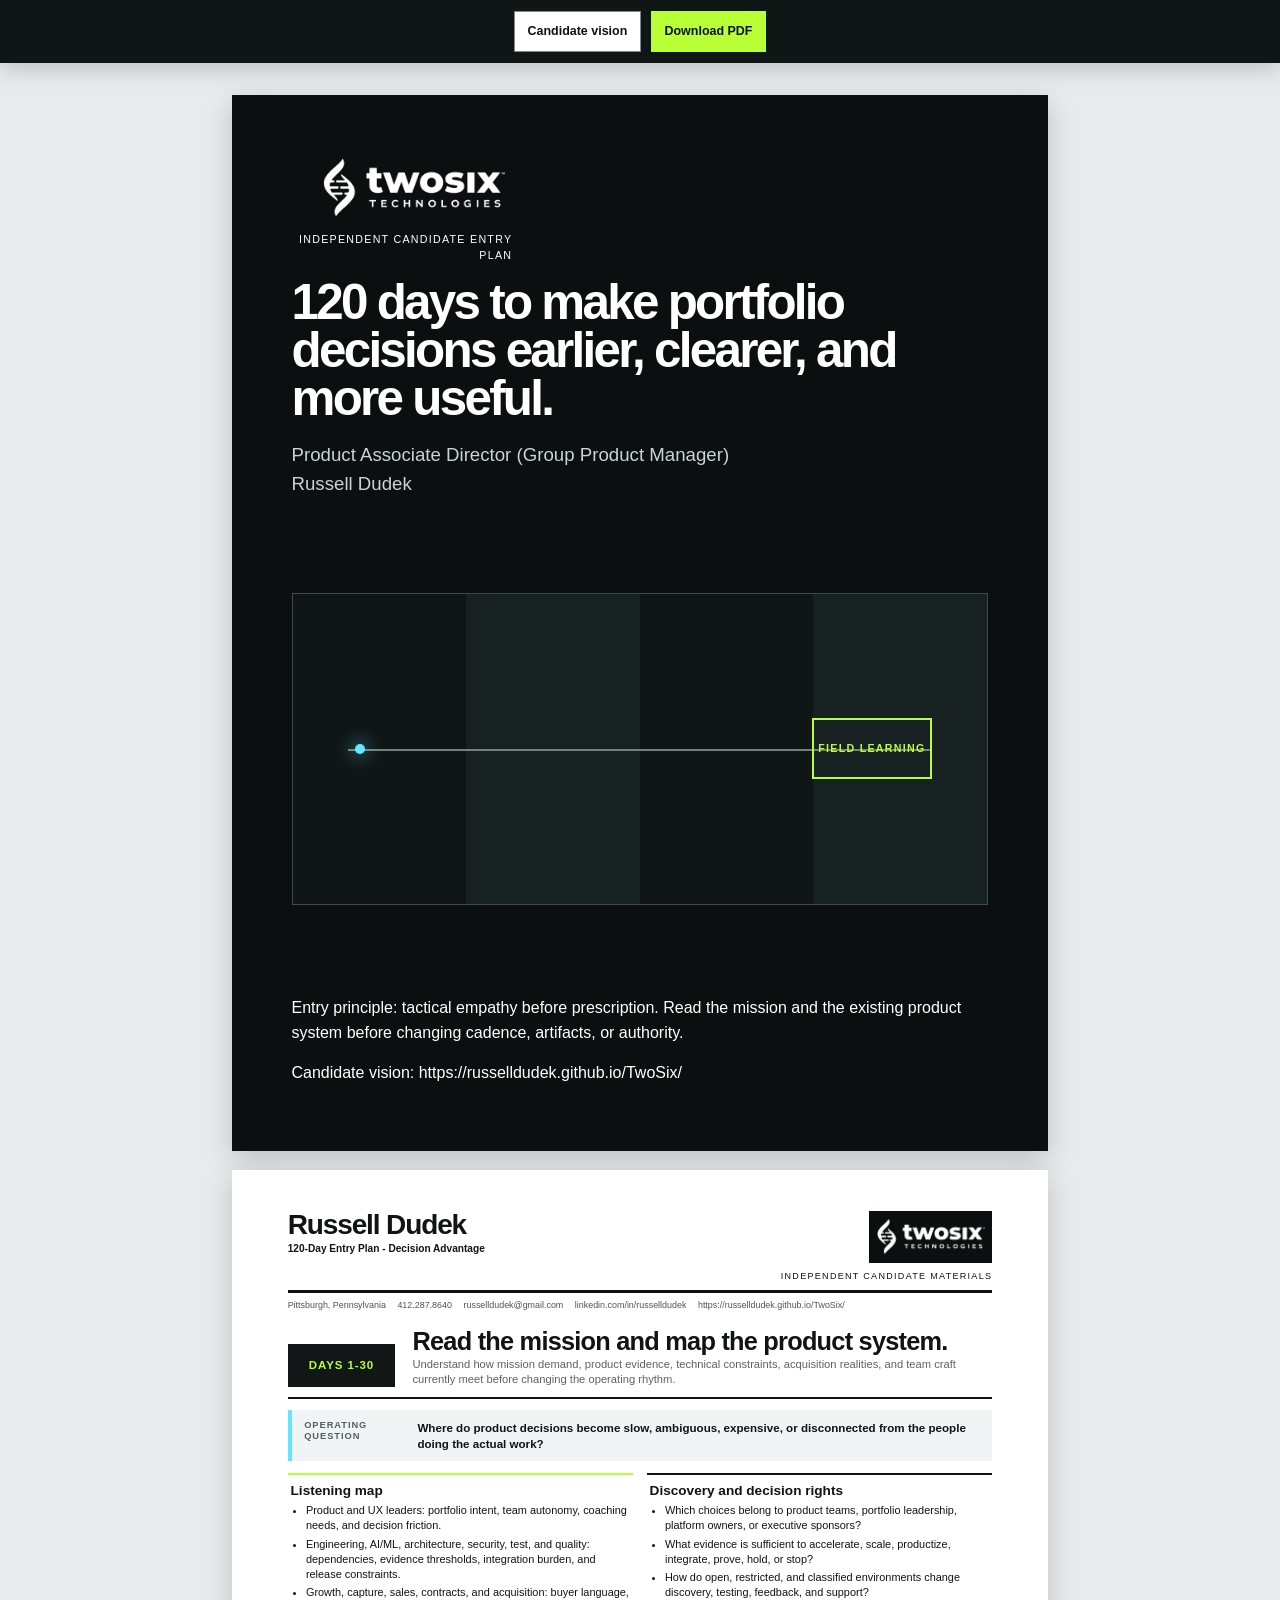
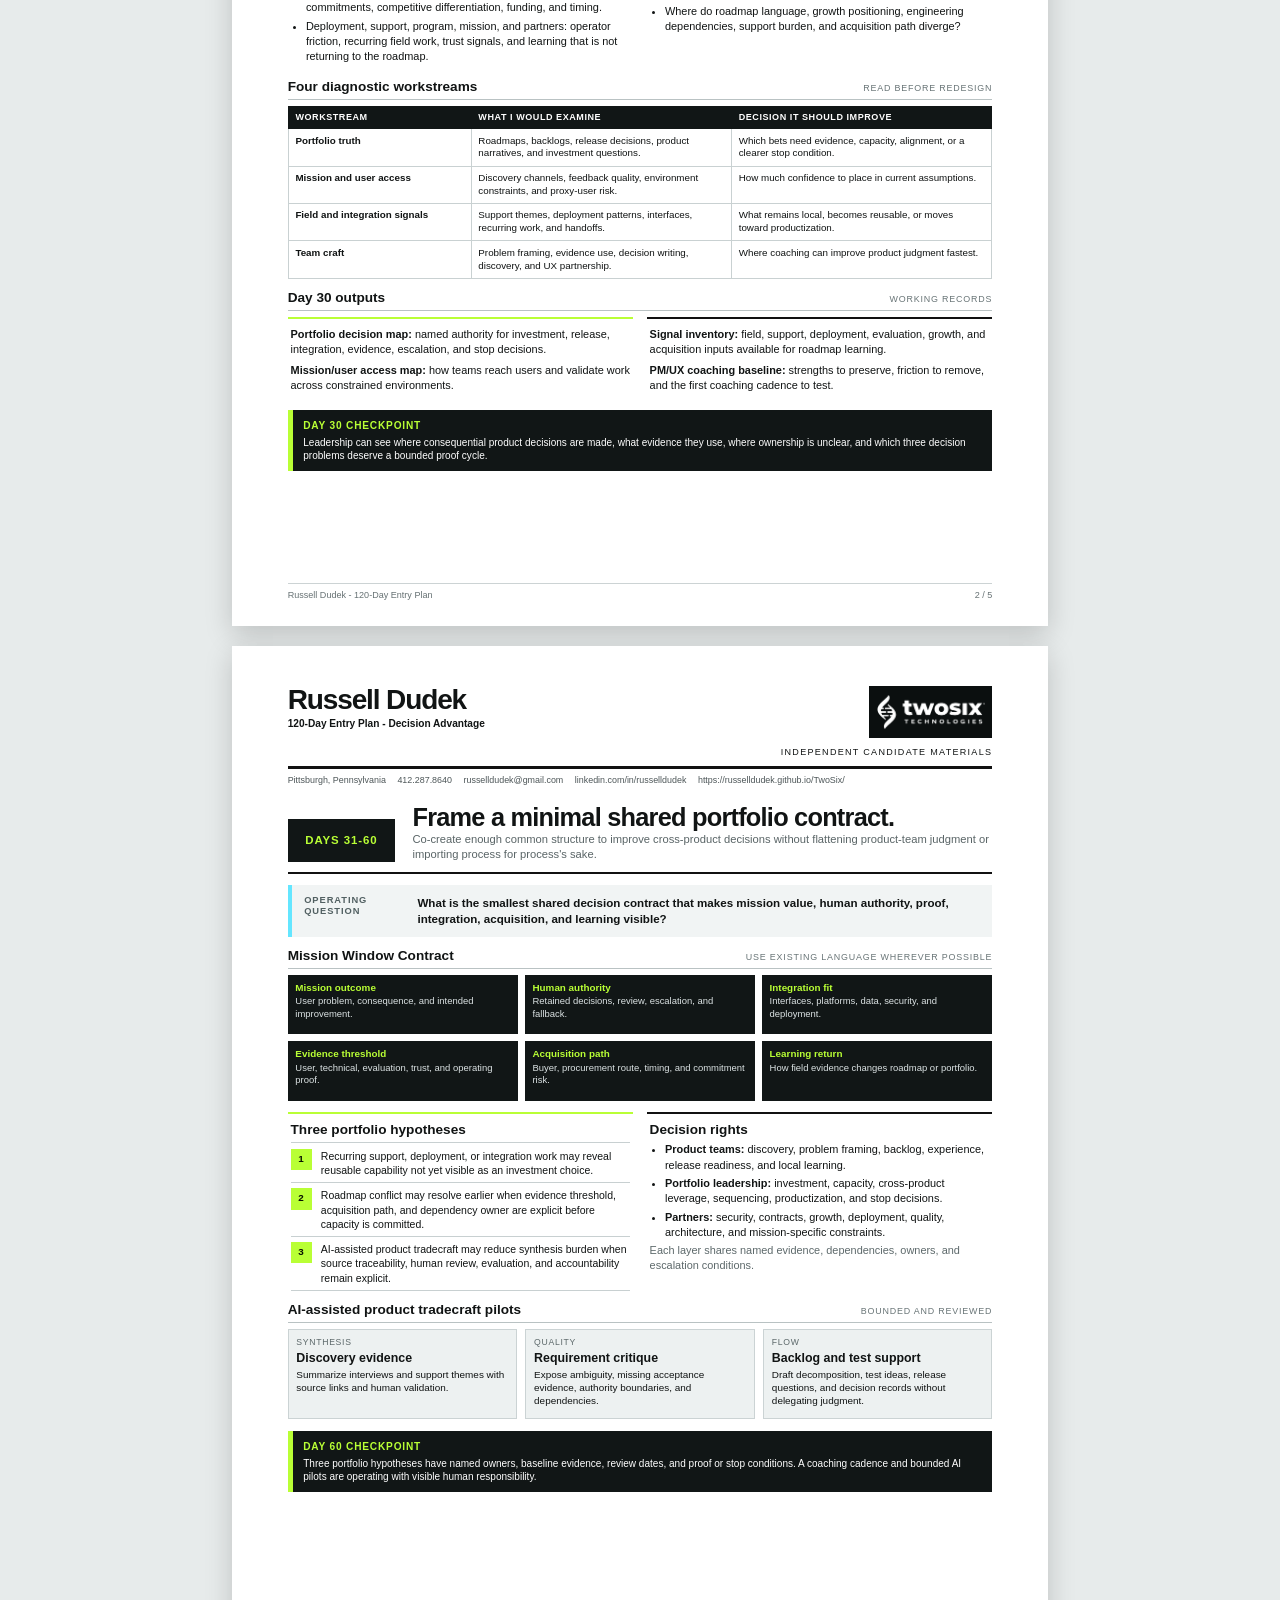
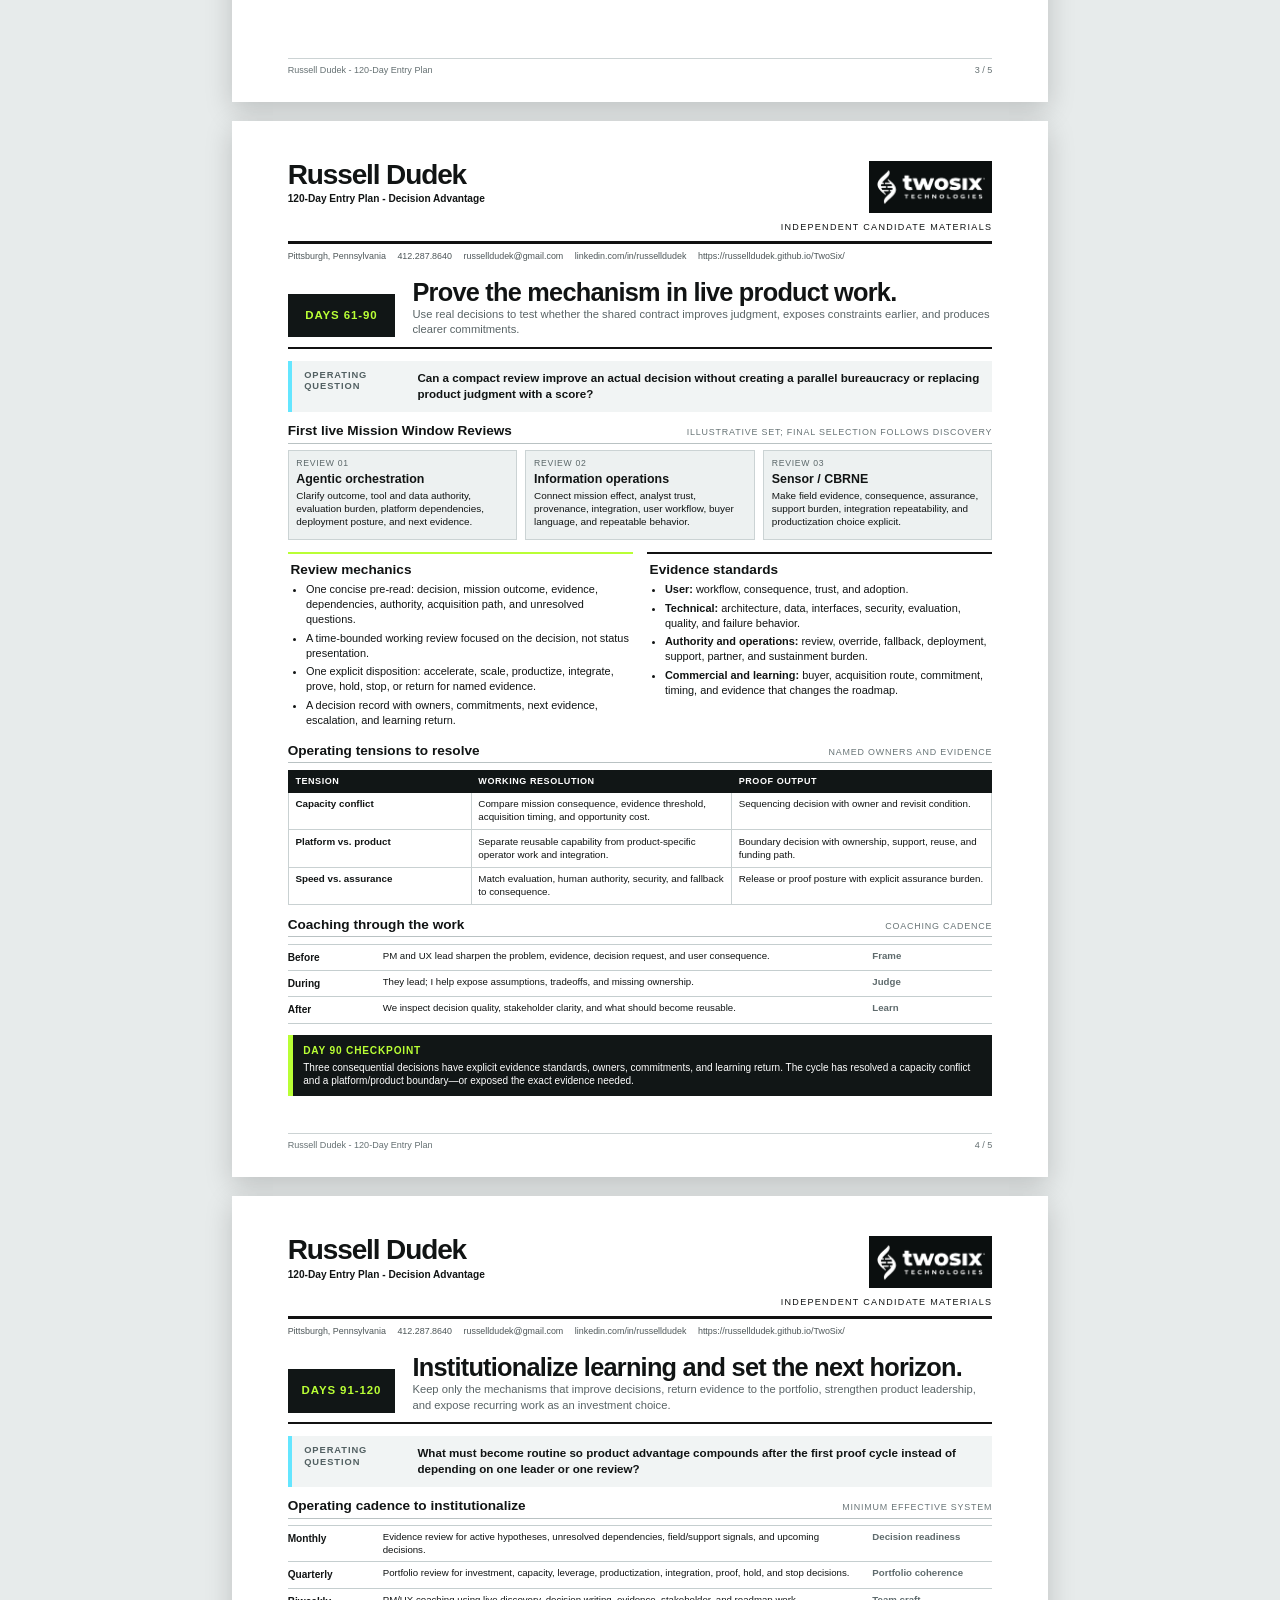
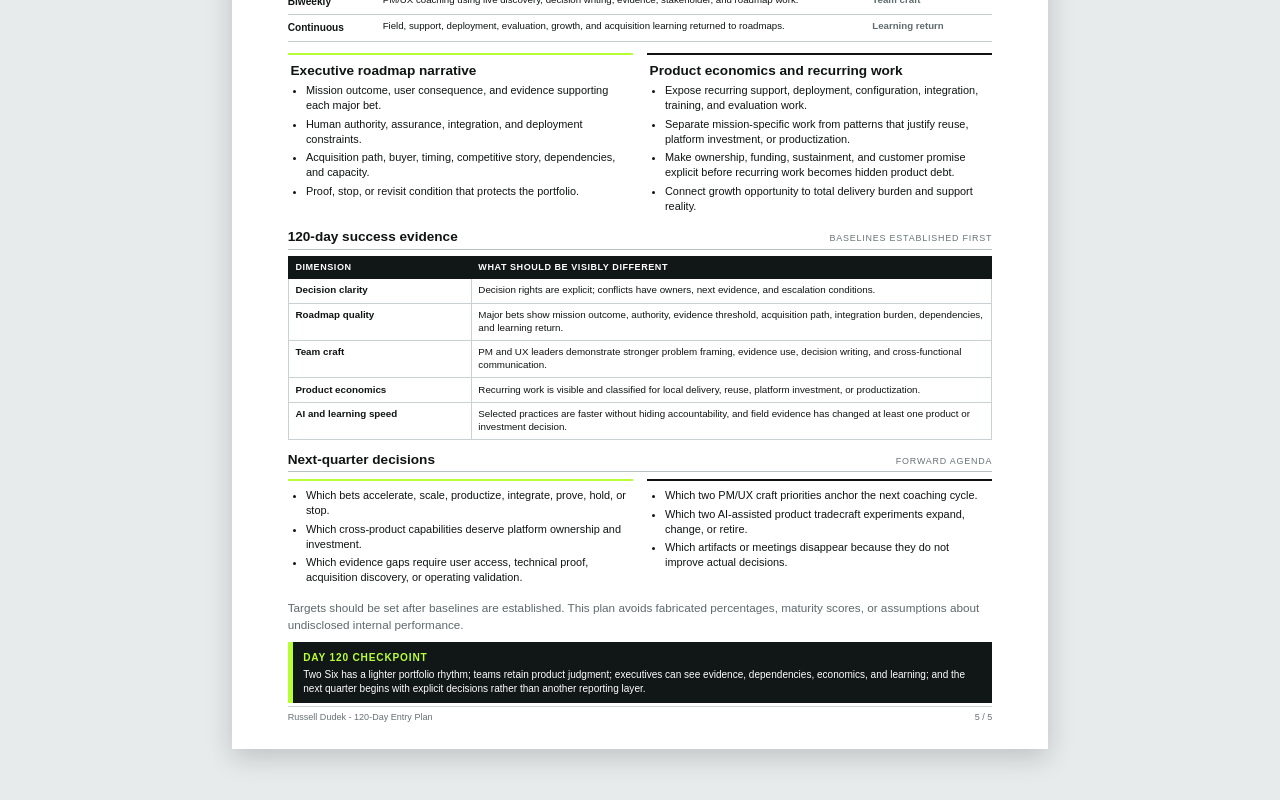
==== commit d8004fc6: "fix: rebalance five-page entry plan after visual review" ====
--- a/120-day-plan.html
+++ b/120-day-plan.html
@@ -16,438 +16,186 @@
   <main class="document-stack">
     <section class="sheet dark-cover brief-cover">
       <div>
-        <div class="doc-company">
-          <img src="assets/brand/two-six-logo-white.png" alt="Two Six Technologies">
-          <span>Independent candidate entry plan</span>
-        </div>
-        <div class="brief-title">
-          <h1>120 days to make portfolio decisions earlier, clearer, and more useful.</h1>
-          <p>Product Associate Director (Group Product Manager)<br>Russell Dudek</p>
-        </div>
-      </div>
-      <div class="cover-art">
-        <div class="art-window">FIELD LEARNING</div>
-      </div>
-      <div>
-        <p>Entry principle: tactical empathy before prescription. Read the mission and the existing product system before changing cadence, artifacts, or authority.</p>
-        <p>Candidate vision: https://russelldudek.github.io/TwoSix/</p>
-      </div>
-    </section>
-
-    <section class="sheet brief plan-sheet">
-      <div class="doc-head">
-        <div>
-          <h1>Russell Dudek</h1>
-          <div class="identity">120-Day Entry Plan - Decision Advantage</div>
-        </div>
-        <div class="doc-company">
-          <img src="assets/brand/two-six-logo-white.png" alt="Two Six Technologies">
-          <span>Independent candidate materials</span>
-        </div>
-      </div>
-      <div class="contact-line">
-        <span>Pittsburgh, Pennsylvania</span>
-        <span>412.287.8640</span>
-        <a href="mailto:russelldudek@gmail.com">russelldudek@gmail.com</a>
-        <a href="https://www.linkedin.com/in/russelldudek">linkedin.com/in/russelldudek</a>
-        <a href="https://russelldudek.github.io/TwoSix/">https://russelldudek.github.io/TwoSix/</a>
-      </div>
-
-      <div class="plan-phase-head">
-        <div class="plan-range">Days 1-30</div>
-        <div>
-          <h2>Read the mission and map the product system.</h2>
-          <p>Earn the right to change the operating cadence by first understanding how mission demand, product evidence, technical constraints, acquisition realities, and team craft currently meet.</p>
-        </div>
-      </div>
-
-      <div class="plan-question">
-        <strong>Operating question</strong>
-        <p>Where do product decisions become slow, ambiguous, expensive, or disconnected from the people doing the actual work?</p>
-      </div>
-
-      <div class="plan-grid">
-        <div class="plan-card accent">
-          <h3>Listening map</h3>
-          <ul>
-            <li>CPO, VP Product Management, product directors, PMs, and UX leaders: portfolio intent, team autonomy, coaching needs, and decision friction.</li>
-            <li>Engineering, AI/ML, architecture, security, test, and quality: technical dependencies, evidence thresholds, integration burden, and release constraints.</li>
-            <li>Growth, sales, capture, contracts, and acquisition partners: buyer language, procurement path, commitments, competitive differentiation, and timing.</li>
-            <li>Deployment, support, program, mission, and partner teams: recurring field work, operator friction, trust signals, and learning that is not yet returning to the roadmap.</li>
-          </ul>
-        </div>
-        <div class="plan-card">
-          <h3>Discovery lens</h3>
-          <ul>
-            <li>Which decisions belong to product teams, portfolio leadership, platform owners, or executive sponsors?</li>
-            <li>What evidence is considered sufficient to accelerate, scale, productize, integrate, prove, hold, or stop?</li>
-            <li>How do open, restricted, and classified environments change discovery, testing, feedback, and support?</li>
-            <li>Where do roadmap language, growth positioning, engineering dependencies, support burden, and acquisition path diverge?</li>
-            <li>What product-manager and UX behaviors already work well enough to preserve and amplify?</li>
-          </ul>
-        </div>
-      </div>
-
-      <div class="plan-section">
-        <div class="plan-section-title">
-          <h3>Four diagnostic workstreams</h3>
-          <span>Read before redesign</span>
-        </div>
-        <table class="plan-table plan-output-table">
-          <thead>
-            <tr><th>Workstream</th><th>What I would examine</th><th>Decision it should improve</th></tr>
-          </thead>
-          <tbody>
-            <tr><td>Portfolio truth</td><td>Strategies, roadmaps, backlogs, release decisions, product narratives, and active investment questions.</td><td>Which bets need evidence, alignment, capacity, or a clearer stop condition.</td></tr>
-            <tr><td>Mission and user access</td><td>Discovery channels, operator access, feedback quality, environment constraints, and proxy-user risk.</td><td>How much confidence to place in current product assumptions.</td></tr>
-            <tr><td>Field and integration signals</td><td>Support themes, deployment patterns, interface dependencies, recurring work, and partner handoffs.</td><td>What should remain local, become reusable, or move toward productization.</td></tr>
-            <tr><td>Team craft</td><td>Problem framing, evidence use, decision writing, discovery habits, UX partnership, and coaching preferences.</td><td>Where leadership attention can improve product judgment fastest.</td></tr>
-          </tbody>
-        </table>
-      </div>
-
-      <div class="plan-section">
-        <div class="plan-section-title">
-          <h3>Day 30 outputs</h3>
-          <span>Working records, not evaluation theater</span>
-        </div>
-        <table class="plan-table plan-output-table">
-          <tbody>
-            <tr><td>Portfolio decision map</td><td>Named decision rights for investment, release, integration, evidence, escalation, and stop decisions.</td></tr>
-            <tr><td>Mission/user access map</td><td>How each product team reaches users and validates work across constrained environments.</td></tr>
-            <tr><td>Signal inventory</td><td>Field, support, deployment, evaluation, growth, and acquisition signals available for roadmap learning.</td></tr>
-            <tr><td>PM/UX coaching baseline</td><td>Strengths to preserve, friction to remove, and the first coaching cadence to test.</td></tr>
-          </tbody>
-        </table>
-      </div>
-
-      <div class="plan-checkpoint">
-        <strong>Day 30 checkpoint</strong>
-        <p>Leadership can see where the most consequential product decisions are made, what evidence they currently use, where ownership is unclear, and which three decision problems deserve a bounded 60-day proof cycle.</p>
-      </div>
-
+        <div class="doc-company"><img src="assets/brand/two-six-logo-white.png" alt="Two Six Technologies"><span>Independent candidate entry plan</span></div>
+        <div class="brief-title"><h1>120 days to make portfolio decisions earlier, clearer, and more useful.</h1><p>Product Associate Director (Group Product Manager)<br>Russell Dudek</p></div>
+      </div>
+      <div class="cover-art"><div class="art-window">FIELD LEARNING</div></div>
+      <div><p>Entry principle: tactical empathy before prescription. Read the mission and the existing product system before changing cadence, artifacts, or authority.</p><p>Candidate vision: https://russelldudek.github.io/TwoSix/</p></div>
+    </section>
+
+    <section class="sheet brief plan-sheet">
+      <div class="doc-head"><div><h1>Russell Dudek</h1><div class="identity">120-Day Entry Plan - Decision Advantage</div></div><div class="doc-company"><img src="assets/brand/two-six-logo-white.png" alt="Two Six Technologies"><span>Independent candidate materials</span></div></div>
+      <div class="contact-line"><span>Pittsburgh, Pennsylvania</span><span>412.287.8640</span><a href="mailto:russelldudek@gmail.com">russelldudek@gmail.com</a><a href="https://www.linkedin.com/in/russelldudek">linkedin.com/in/russelldudek</a><a href="https://russelldudek.github.io/TwoSix/">https://russelldudek.github.io/TwoSix/</a></div>
+      <div class="plan-phase-head"><div class="plan-range">Days 1-30</div><div><h2>Read the mission and map the product system.</h2><p>Understand how mission demand, product evidence, technical constraints, acquisition realities, and team craft currently meet before changing the operating rhythm.</p></div></div>
+      <div class="plan-question"><strong>Operating question</strong><p>Where do product decisions become slow, ambiguous, expensive, or disconnected from the people doing the actual work?</p></div>
+
+      <div class="plan-grid">
+        <div class="plan-card accent"><h3>Listening map</h3><ul>
+          <li>Product and UX leaders: portfolio intent, team autonomy, coaching needs, and decision friction.</li>
+          <li>Engineering, AI/ML, architecture, security, test, and quality: dependencies, evidence thresholds, integration burden, and release constraints.</li>
+          <li>Growth, capture, sales, contracts, and acquisition: buyer language, commitments, competitive differentiation, funding, and timing.</li>
+          <li>Deployment, support, program, mission, and partners: operator friction, recurring field work, trust signals, and learning that is not returning to the roadmap.</li>
+        </ul></div>
+        <div class="plan-card"><h3>Discovery and decision rights</h3><ul>
+          <li>Which choices belong to product teams, portfolio leadership, platform owners, or executive sponsors?</li>
+          <li>What evidence is sufficient to accelerate, scale, productize, integrate, prove, hold, or stop?</li>
+          <li>How do open, restricted, and classified environments change discovery, testing, feedback, and support?</li>
+          <li>Where do roadmap language, growth positioning, engineering dependencies, support burden, and acquisition path diverge?</li>
+        </ul></div>
+      </div>
+
+      <div class="plan-section"><div class="plan-section-title"><h3>Four diagnostic workstreams</h3><span>Read before redesign</span></div>
+        <table class="plan-table plan-output-table"><thead><tr><th>Workstream</th><th>What I would examine</th><th>Decision it should improve</th></tr></thead><tbody>
+          <tr><td>Portfolio truth</td><td>Roadmaps, backlogs, release decisions, product narratives, and investment questions.</td><td>Which bets need evidence, capacity, alignment, or a clearer stop condition.</td></tr>
+          <tr><td>Mission and user access</td><td>Discovery channels, feedback quality, environment constraints, and proxy-user risk.</td><td>How much confidence to place in current assumptions.</td></tr>
+          <tr><td>Field and integration signals</td><td>Support themes, deployment patterns, interfaces, recurring work, and handoffs.</td><td>What remains local, becomes reusable, or moves toward productization.</td></tr>
+          <tr><td>Team craft</td><td>Problem framing, evidence use, decision writing, discovery, and UX partnership.</td><td>Where coaching can improve product judgment fastest.</td></tr>
+        </tbody></table>
+      </div>
+
+      <div class="plan-section"><div class="plan-section-title"><h3>Day 30 outputs</h3><span>Working records</span></div>
+        <div class="plan-grid">
+          <div class="plan-card accent"><p><strong>Portfolio decision map:</strong> named authority for investment, release, integration, evidence, escalation, and stop decisions.</p><p><strong>Mission/user access map:</strong> how teams reach users and validate work across constrained environments.</p></div>
+          <div class="plan-card"><p><strong>Signal inventory:</strong> field, support, deployment, evaluation, growth, and acquisition inputs available for roadmap learning.</p><p><strong>PM/UX coaching baseline:</strong> strengths to preserve, friction to remove, and the first coaching cadence to test.</p></div>
+        </div>
+      </div>
+      <div class="plan-checkpoint"><strong>Day 30 checkpoint</strong><p>Leadership can see where consequential product decisions are made, what evidence they use, where ownership is unclear, and which three decision problems deserve a bounded proof cycle.</p></div>
       <div class="page-footer"><span>Russell Dudek - 120-Day Entry Plan</span><span>2 / 5</span></div>
     </section>
 
     <section class="sheet brief plan-sheet">
-      <div class="doc-head">
-        <div>
-          <h1>Russell Dudek</h1>
-          <div class="identity">120-Day Entry Plan - Decision Advantage</div>
-        </div>
-        <div class="doc-company">
-          <img src="assets/brand/two-six-logo-white.png" alt="Two Six Technologies">
-          <span>Independent candidate materials</span>
-        </div>
-      </div>
-      <div class="contact-line">
-        <span>Pittsburgh, Pennsylvania</span>
-        <span>412.287.8640</span>
-        <a href="mailto:russelldudek@gmail.com">russelldudek@gmail.com</a>
-        <a href="https://www.linkedin.com/in/russelldudek">linkedin.com/in/russelldudek</a>
-        <a href="https://russelldudek.github.io/TwoSix/">https://russelldudek.github.io/TwoSix/</a>
-      </div>
-
-      <div class="plan-phase-head">
-        <div class="plan-range">Days 31-60</div>
-        <div>
-          <h2>Frame a minimal shared portfolio contract.</h2>
-          <p>Co-create enough common structure to improve cross-product decisions without flattening product-team judgment or importing process for process's sake.</p>
-        </div>
-      </div>
-
-      <div class="plan-question">
-        <strong>Operating question</strong>
-        <p>What is the smallest shared decision contract that lets teams move faster while making mission value, human authority, proof, integration, acquisition, and learning visible?</p>
-      </div>
-
-      <div class="plan-section">
-        <div class="plan-section-title">
-          <h3>Mission Window Contract</h3>
-          <span>Use existing language wherever possible</span>
-        </div>
+      <div class="doc-head"><div><h1>Russell Dudek</h1><div class="identity">120-Day Entry Plan - Decision Advantage</div></div><div class="doc-company"><img src="assets/brand/two-six-logo-white.png" alt="Two Six Technologies"><span>Independent candidate materials</span></div></div>
+      <div class="contact-line"><span>Pittsburgh, Pennsylvania</span><span>412.287.8640</span><a href="mailto:russelldudek@gmail.com">russelldudek@gmail.com</a><a href="https://www.linkedin.com/in/russelldudek">linkedin.com/in/russelldudek</a><a href="https://russelldudek.github.io/TwoSix/">https://russelldudek.github.io/TwoSix/</a></div>
+      <div class="plan-phase-head"><div class="plan-range">Days 31-60</div><div><h2>Frame a minimal shared portfolio contract.</h2><p>Co-create enough common structure to improve cross-product decisions without flattening product-team judgment or importing process for process's sake.</p></div></div>
+      <div class="plan-question"><strong>Operating question</strong><p>What is the smallest shared decision contract that makes mission value, human authority, proof, integration, acquisition, and learning visible?</p></div>
+
+      <div class="plan-section"><div class="plan-section-title"><h3>Mission Window Contract</h3><span>Use existing language wherever possible</span></div>
         <div class="plan-contract-grid">
-          <div class="plan-contract-item"><strong>Mission outcome</strong><span>The user problem, operational consequence, and outcome the product must improve.</span></div>
-          <div class="plan-contract-item"><strong>Human authority</strong><span>The decisions people retain, review boundaries, escalation, and fallback expectations.</span></div>
-          <div class="plan-contract-item"><strong>Integration fit</strong><span>Interfaces, platforms, data, deployment environments, security, and partner dependencies.</span></div>
-          <div class="plan-contract-item"><strong>Evidence threshold</strong><span>The user, technical, evaluation, trust, and operating proof needed for the next decision.</span></div>
-          <div class="plan-contract-item"><strong>Acquisition path</strong><span>Buyer, procurement route, funding timing, commitment risk, and path to repeatable adoption.</span></div>
-          <div class="plan-contract-item"><strong>Learning return</strong><span>How field, support, deployment, and evaluation evidence changes the roadmap or portfolio.</span></div>
-        </div>
-      </div>
-
-      <div class="plan-grid">
-        <div class="plan-card accent">
-          <h3>Three portfolio hypotheses for discovery</h3>
-          <div class="plan-hypothesis"><b>1</b><p>Recurring support, deployment, or integration work may reveal reusable capability that is not yet consistently visible as a portfolio investment choice.</p></div>
-          <div class="plan-hypothesis"><b>2</b><p>Some roadmap conflict may resolve earlier when the evidence threshold, acquisition path, and dependency owner are explicit before capacity is committed.</p></div>
-          <div class="plan-hypothesis"><b>3</b><p>AI-assisted product tradecraft may reduce synthesis and documentation burden when human review, source traceability, evaluation, and accountability remain explicit.</p></div>
-        </div>
-        <div class="plan-card">
-          <h3>Qualitative baseline scorecard</h3>
-          <ul>
-            <li><strong>Mission outcome:</strong> clarity of user problem and consequence.</li>
-            <li><strong>Product behavior:</strong> evidence of useful, repeatable product response.</li>
-            <li><strong>Trust and risk:</strong> authority, evaluation, security, fallback, and assurance.</li>
-            <li><strong>Adoption and support:</strong> operator fit, deployment burden, support pattern, and partner readiness.</li>
-            <li><strong>Product economics:</strong> recurring work, acquisition path, reuse, and total delivery burden.</li>
-            <li><strong>Learning speed:</strong> how quickly evidence changes a decision.</li>
-          </ul>
-          <p class="plan-note">Baselines would be established with the teams. No fabricated percentage, maturity score, or undisclosed internal target is assumed.</p>
-        </div>
-      </div>
-
-      <div class="plan-section">
-        <div class="plan-section-title">
-          <h3>Decision rights and operating cadence</h3>
-          <span>Clarity without centralizing every choice</span>
-        </div>
-        <table class="plan-table plan-rights-table">
-          <thead><tr><th>Decision layer</th><th>Primary authority</th><th>Shared evidence</th></tr></thead>
-          <tbody>
-            <tr><td>Product team</td><td>Problem framing, discovery, backlog, experience, release readiness, and local learning.</td><td>Mission outcome, user evidence, technical risk, quality, and support signal.</td></tr>
-            <tr><td>Portfolio leadership</td><td>Investment, capacity, cross-product leverage, platform/product boundaries, sequencing, and stop decisions.</td><td>Comparable evidence thresholds, dependencies, acquisition path, economics, and learning return.</td></tr>
-            <tr><td>Cross-functional partners</td><td>Security, contracts, growth, deployment, program, quality, architecture, and mission-specific constraints.</td><td>Named commitments, unresolved assumptions, owners, dates, and escalation conditions.</td></tr>
-          </tbody>
-        </table>
-      </div>
-
-      <div class="plan-section">
-        <div class="plan-section-title">
-          <h3>AI-assisted product tradecraft pilots</h3>
-          <span>Bounded, reviewed, and measurable</span>
-        </div>
+          <div class="plan-contract-item"><strong>Mission outcome</strong><span>User problem, consequence, and intended improvement.</span></div>
+          <div class="plan-contract-item"><strong>Human authority</strong><span>Retained decisions, review, escalation, and fallback.</span></div>
+          <div class="plan-contract-item"><strong>Integration fit</strong><span>Interfaces, platforms, data, security, and deployment.</span></div>
+          <div class="plan-contract-item"><strong>Evidence threshold</strong><span>User, technical, evaluation, trust, and operating proof.</span></div>
+          <div class="plan-contract-item"><strong>Acquisition path</strong><span>Buyer, procurement route, timing, and commitment risk.</span></div>
+          <div class="plan-contract-item"><strong>Learning return</strong><span>How field evidence changes roadmap or portfolio.</span></div>
+        </div>
+      </div>
+
+      <div class="plan-grid">
+        <div class="plan-card accent"><h3>Three portfolio hypotheses</h3>
+          <div class="plan-hypothesis"><b>1</b><p>Recurring support, deployment, or integration work may reveal reusable capability not yet visible as an investment choice.</p></div>
+          <div class="plan-hypothesis"><b>2</b><p>Roadmap conflict may resolve earlier when evidence threshold, acquisition path, and dependency owner are explicit before capacity is committed.</p></div>
+          <div class="plan-hypothesis"><b>3</b><p>AI-assisted product tradecraft may reduce synthesis burden when source traceability, human review, evaluation, and accountability remain explicit.</p></div>
+        </div>
+        <div class="plan-card"><h3>Decision rights</h3><ul>
+          <li><strong>Product teams:</strong> discovery, problem framing, backlog, experience, release readiness, and local learning.</li>
+          <li><strong>Portfolio leadership:</strong> investment, capacity, cross-product leverage, sequencing, productization, and stop decisions.</li>
+          <li><strong>Partners:</strong> security, contracts, growth, deployment, quality, architecture, and mission-specific constraints.</li>
+        </ul><p class="plan-note">Each layer shares named evidence, dependencies, owners, and escalation conditions.</p></div>
+      </div>
+
+      <div class="plan-section"><div class="plan-section-title"><h3>AI-assisted product tradecraft pilots</h3><span>Bounded and reviewed</span></div>
         <div class="plan-grid three">
-          <div class="plan-review-card"><span class="label">Synthesis</span><h3>Discovery evidence</h3><p>Summarize interviews, support themes, and decision records with source links and human validation.</p></div>
-          <div class="plan-review-card"><span class="label">Quality</span><h3>Requirement critique</h3><p>Expose ambiguity, missing acceptance evidence, authority boundaries, and downstream dependencies.</p></div>
-          <div class="plan-review-card"><span class="label">Flow</span><h3>Backlog and test support</h3><p>Draft decomposition, test ideas, release questions, and decision records without delegating final judgment.</p></div>
-        </div>
-      </div>
-
-      <div class="plan-checkpoint">
-        <strong>Day 60 checkpoint</strong>
-        <p>Three portfolio hypotheses have named owners, explicit decision rights, baseline evidence, review dates, and clear proof or stop conditions. A coaching cadence and bounded AI-assisted tradecraft pilots are operating with visible human responsibility.</p>
-      </div>
-
+          <div class="plan-review-card"><span class="label">Synthesis</span><h3>Discovery evidence</h3><p>Summarize interviews and support themes with source links and human validation.</p></div>
+          <div class="plan-review-card"><span class="label">Quality</span><h3>Requirement critique</h3><p>Expose ambiguity, missing acceptance evidence, authority boundaries, and dependencies.</p></div>
+          <div class="plan-review-card"><span class="label">Flow</span><h3>Backlog and test support</h3><p>Draft decomposition, test ideas, release questions, and decision records without delegating judgment.</p></div>
+        </div>
+      </div>
+      <div class="plan-checkpoint"><strong>Day 60 checkpoint</strong><p>Three portfolio hypotheses have named owners, baseline evidence, review dates, and proof or stop conditions. A coaching cadence and bounded AI pilots are operating with visible human responsibility.</p></div>
       <div class="page-footer"><span>Russell Dudek - 120-Day Entry Plan</span><span>3 / 5</span></div>
     </section>
 
     <section class="sheet brief plan-sheet">
-      <div class="doc-head">
-        <div>
-          <h1>Russell Dudek</h1>
-          <div class="identity">120-Day Entry Plan - Decision Advantage</div>
-        </div>
-        <div class="doc-company">
-          <img src="assets/brand/two-six-logo-white.png" alt="Two Six Technologies">
-          <span>Independent candidate materials</span>
-        </div>
-      </div>
-      <div class="contact-line">
-        <span>Pittsburgh, Pennsylvania</span>
-        <span>412.287.8640</span>
-        <a href="mailto:russelldudek@gmail.com">russelldudek@gmail.com</a>
-        <a href="https://www.linkedin.com/in/russelldudek">linkedin.com/in/russelldudek</a>
-        <a href="https://russelldudek.github.io/TwoSix/">https://russelldudek.github.io/TwoSix/</a>
-      </div>
-
-      <div class="plan-phase-head">
-        <div class="plan-range">Days 61-90</div>
-        <div>
-          <h2>Prove the mechanism in live product work.</h2>
-          <p>Use real decisions to test whether the shared contract improves judgment, exposes constraints earlier, strengthens team craft, and produces clearer commitments.</p>
-        </div>
-      </div>
-
-      <div class="plan-question">
-        <strong>Operating question</strong>
-        <p>Can a compact review improve an actual decision without creating a parallel bureaucracy, slowing teams, or replacing product judgment with a score?</p>
-      </div>
-
-      <div class="plan-section">
-        <div class="plan-section-title">
-          <h3>First live Mission Window Reviews</h3>
-          <span>Illustrative review set; final selection follows discovery</span>
-        </div>
+      <div class="doc-head"><div><h1>Russell Dudek</h1><div class="identity">120-Day Entry Plan - Decision Advantage</div></div><div class="doc-company"><img src="assets/brand/two-six-logo-white.png" alt="Two Six Technologies"><span>Independent candidate materials</span></div></div>
+      <div class="contact-line"><span>Pittsburgh, Pennsylvania</span><span>412.287.8640</span><a href="mailto:russelldudek@gmail.com">russelldudek@gmail.com</a><a href="https://www.linkedin.com/in/russelldudek">linkedin.com/in/russelldudek</a><a href="https://russelldudek.github.io/TwoSix/">https://russelldudek.github.io/TwoSix/</a></div>
+      <div class="plan-phase-head"><div class="plan-range">Days 61-90</div><div><h2>Prove the mechanism in live product work.</h2><p>Use real decisions to test whether the shared contract improves judgment, exposes constraints earlier, and produces clearer commitments.</p></div></div>
+      <div class="plan-question"><strong>Operating question</strong><p>Can a compact review improve an actual decision without creating a parallel bureaucracy or replacing product judgment with a score?</p></div>
+
+      <div class="plan-section"><div class="plan-section-title"><h3>First live Mission Window Reviews</h3><span>Illustrative set; final selection follows discovery</span></div>
         <div class="plan-grid three">
-          <div class="plan-review-card"><span class="label">Review 01</span><h3>Agentic orchestration</h3><p>Clarify operator outcome, tool and data authority, evaluation burden, platform dependencies, deployment posture, and the evidence needed to accelerate or hold.</p></div>
-          <div class="plan-review-card"><span class="label">Review 02</span><h3>Information operations</h3><p>Connect mission effect, analyst trust, provenance, integration, user workflow, buyer language, and repeatable product behavior.</p></div>
-          <div class="plan-review-card"><span class="label">Review 03</span><h3>Sensor / CBRNE decision</h3><p>Make field evidence, consequence, assurance, support burden, integration repeatability, acquisition path, and productization choice explicit.</p></div>
-        </div>
-      </div>
-
-      <div class="plan-grid">
-        <div class="plan-card accent">
-          <h3>Review mechanics</h3>
-          <ul>
-            <li>One concise pre-read: decision requested, mission outcome, evidence, dependencies, authority, acquisition path, and unresolved questions.</li>
-            <li>A time-bounded working review focused on the decision, not a status presentation.</li>
-            <li>One explicit disposition: accelerate, scale, productize, integrate, prove, hold, stop, or return for a named evidence gap.</li>
-            <li>A decision record with owners, commitments, next evidence, escalation condition, and learning-return path.</li>
-            <li>A short retrospective: what improved the decision, what added friction, and what should be simplified.</li>
-          </ul>
-        </div>
-        <div class="plan-card">
-          <h3>Evidence standards</h3>
-          <ul>
-            <li><strong>User:</strong> observable workflow, consequence, trust, and adoption evidence.</li>
-            <li><strong>Technical:</strong> architecture, data, interfaces, security, evaluation, quality, and failure behavior.</li>
-            <li><strong>Human authority:</strong> named review, override, escalation, and fallback.</li>
-            <li><strong>Operating:</strong> deployment, support, partner, training, and sustainment burden.</li>
-            <li><strong>Commercial:</strong> buyer, acquisition route, competitive story, commitment, and timing.</li>
-            <li><strong>Learning:</strong> what evidence would change the roadmap, investment, or product boundary.</li>
-          </ul>
-        </div>
-      </div>
-
-      <div class="plan-section">
-        <div class="plan-section-title">
-          <h3>Operating tensions to resolve in the proof cycle</h3>
-          <span>Named owners and evidence, not abstract debate</span>
-        </div>
-        <table class="plan-table plan-output-table">
-          <thead><tr><th>Tension</th><th>Working resolution</th><th>Proof output</th></tr></thead>
-          <tbody>
-            <tr><td>Capacity conflict</td><td>Make mission consequence, evidence threshold, acquisition timing, and opportunity cost comparable.</td><td>Sequencing decision with owner, dependency, and revisit condition.</td></tr>
-            <tr><td>Platform vs. product</td><td>Separate reusable capability from product-specific operator work and integration.</td><td>Boundary decision plus reuse, ownership, support, and funding path.</td></tr>
-            <tr><td>Speed vs. assurance</td><td>Match evaluation, human authority, security, and fallback to consequence.</td><td>Release or proof posture with explicit assurance burden.</td></tr>
-            <tr><td>Roadmap vs. market promise</td><td>Align product evidence, buyer language, engineering dependency, and delivery reality.</td><td>One shared narrative and corrected commitment path.</td></tr>
-          </tbody>
-        </table>
-      </div>
-
-      <div class="plan-section">
-        <div class="plan-section-title">
-          <h3>Coaching through the work</h3>
-          <span>Leadership mechanism</span>
-        </div>
-        <div class="plan-cadence"><strong>Before review</strong><p>PM and UX lead sharpen the problem, evidence, decision request, and user consequence.</p><span>Coach framing</span></div>
-        <div class="plan-cadence"><strong>During review</strong><p>They lead the decision discussion; I help expose assumptions, tradeoffs, and missing ownership.</p><span>Coach judgment</span></div>
-        <div class="plan-cadence"><strong>After review</strong><p>We inspect decision quality, stakeholder clarity, artifact usefulness, and what should become reusable.</p><span>Coach reflection</span></div>
-      </div>
-
-      <div class="plan-checkpoint">
-        <strong>Day 90 checkpoint</strong>
-        <p>At least three consequential product decisions have been reviewed with explicit evidence standards, owners, commitments, and learning return. The process has resolved a capacity conflict and a platform/product boundary or exposed the exact evidence needed to do so.</p>
-      </div>
-
+          <div class="plan-review-card"><span class="label">Review 01</span><h3>Agentic orchestration</h3><p>Clarify outcome, tool and data authority, evaluation burden, platform dependencies, deployment posture, and next evidence.</p></div>
+          <div class="plan-review-card"><span class="label">Review 02</span><h3>Information operations</h3><p>Connect mission effect, analyst trust, provenance, integration, user workflow, buyer language, and repeatable behavior.</p></div>
+          <div class="plan-review-card"><span class="label">Review 03</span><h3>Sensor / CBRNE</h3><p>Make field evidence, consequence, assurance, support burden, integration repeatability, and productization choice explicit.</p></div>
+        </div>
+      </div>
+
+      <div class="plan-grid">
+        <div class="plan-card accent"><h3>Review mechanics</h3><ul>
+          <li>One concise pre-read: decision, mission outcome, evidence, dependencies, authority, acquisition path, and unresolved questions.</li>
+          <li>A time-bounded working review focused on the decision, not status presentation.</li>
+          <li>One explicit disposition: accelerate, scale, productize, integrate, prove, hold, stop, or return for named evidence.</li>
+          <li>A decision record with owners, commitments, next evidence, escalation, and learning return.</li>
+        </ul></div>
+        <div class="plan-card"><h3>Evidence standards</h3><ul>
+          <li><strong>User:</strong> workflow, consequence, trust, and adoption.</li>
+          <li><strong>Technical:</strong> architecture, data, interfaces, security, evaluation, quality, and failure behavior.</li>
+          <li><strong>Authority and operations:</strong> review, override, fallback, deployment, support, partner, and sustainment burden.</li>
+          <li><strong>Commercial and learning:</strong> buyer, acquisition route, commitment, timing, and evidence that changes the roadmap.</li>
+        </ul></div>
+      </div>
+
+      <div class="plan-section"><div class="plan-section-title"><h3>Operating tensions to resolve</h3><span>Named owners and evidence</span></div>
+        <table class="plan-table plan-output-table"><thead><tr><th>Tension</th><th>Working resolution</th><th>Proof output</th></tr></thead><tbody>
+          <tr><td>Capacity conflict</td><td>Compare mission consequence, evidence threshold, acquisition timing, and opportunity cost.</td><td>Sequencing decision with owner and revisit condition.</td></tr>
+          <tr><td>Platform vs. product</td><td>Separate reusable capability from product-specific operator work and integration.</td><td>Boundary decision with ownership, support, reuse, and funding path.</td></tr>
+          <tr><td>Speed vs. assurance</td><td>Match evaluation, human authority, security, and fallback to consequence.</td><td>Release or proof posture with explicit assurance burden.</td></tr>
+        </tbody></table>
+      </div>
+
+      <div class="plan-section"><div class="plan-section-title"><h3>Coaching through the work</h3><span>Coaching cadence</span></div>
+        <div class="plan-cadence"><strong>Before</strong><p>PM and UX lead sharpen the problem, evidence, decision request, and user consequence.</p><span>Frame</span></div>
+        <div class="plan-cadence"><strong>During</strong><p>They lead; I help expose assumptions, tradeoffs, and missing ownership.</p><span>Judge</span></div>
+        <div class="plan-cadence"><strong>After</strong><p>We inspect decision quality, stakeholder clarity, and what should become reusable.</p><span>Learn</span></div>
+      </div>
+      <div class="plan-checkpoint"><strong>Day 90 checkpoint</strong><p>Three consequential decisions have explicit evidence standards, owners, commitments, and learning return. The cycle has resolved a capacity conflict and a platform/product boundary—or exposed the exact evidence needed.</p></div>
       <div class="page-footer"><span>Russell Dudek - 120-Day Entry Plan</span><span>4 / 5</span></div>
     </section>
 
     <section class="sheet brief plan-sheet">
-      <div class="doc-head">
-        <div>
-          <h1>Russell Dudek</h1>
-          <div class="identity">120-Day Entry Plan - Decision Advantage</div>
-        </div>
-        <div class="doc-company">
-          <img src="assets/brand/two-six-logo-white.png" alt="Two Six Technologies">
-          <span>Independent candidate materials</span>
-        </div>
-      </div>
-      <div class="contact-line">
-        <span>Pittsburgh, Pennsylvania</span>
-        <span>412.287.8640</span>
-        <a href="mailto:russelldudek@gmail.com">russelldudek@gmail.com</a>
-        <a href="https://www.linkedin.com/in/russelldudek">linkedin.com/in/russelldudek</a>
-        <a href="https://russelldudek.github.io/TwoSix/">https://russelldudek.github.io/TwoSix/</a>
-      </div>
-
-      <div class="plan-phase-head">
-        <div class="plan-range">Days 91-120</div>
-        <div>
-          <h2>Institutionalize learning and set the next horizon.</h2>
-          <p>Keep only the mechanisms that improve decisions, return evidence to the portfolio, strengthen product leadership, and make recurring operating work visible as an investment choice.</p>
-        </div>
-      </div>
-
-      <div class="plan-question">
-        <strong>Operating question</strong>
-        <p>What must become routine so product advantage compounds after the first proof cycle instead of depending on one leader or one review?</p>
-      </div>
-
-      <div class="plan-section">
-        <div class="plan-section-title">
-          <h3>Operating cadence to institutionalize</h3>
-          <span>Minimum effective system</span>
-        </div>
-        <div class="plan-cadence"><strong>Monthly</strong><p>Evidence review for active portfolio hypotheses, unresolved dependencies, field/support signals, and upcoming decisions.</p><span>Decision readiness</span></div>
-        <div class="plan-cadence"><strong>Quarterly</strong><p>Portfolio review for investment, capacity, cross-product leverage, productization, integration, proof, hold, and stop decisions.</p><span>Portfolio coherence</span></div>
-        <div class="plan-cadence"><strong>Biweekly</strong><p>PM/UX coaching cadence using live discovery, decision writing, evidence, stakeholder, and roadmap work.</p><span>Team craft</span></div>
-        <div class="plan-cadence"><strong>Continuous</strong><p>Field, support, deployment, evaluation, growth, and acquisition learning returned to product and platform roadmaps.</p><span>Learning return</span></div>
-      </div>
-
-      <div class="plan-grid">
-        <div class="plan-card accent">
-          <h3>Executive roadmap narrative</h3>
-          <ul>
-            <li>What mission outcome each major bet is intended to improve.</li>
-            <li>What evidence supports the bet and what remains a working hypothesis.</li>
-            <li>What human authority, assurance, integration, and deployment constraints matter.</li>
-            <li>What acquisition path, timing, buyer, and competitive story shape the decision.</li>
-            <li>What dependencies and capacity commitments are required.</li>
-            <li>What proof, stop, or revisit condition protects the portfolio.</li>
-          </ul>
-        </div>
-        <div class="plan-card">
-          <h3>Product economics and recurring work</h3>
-          <ul>
-            <li>Expose recurring support, deployment, configuration, integration, training, and evaluation work.</li>
-            <li>Separate unavoidable mission-specific work from patterns that may justify reuse, platform investment, or productization.</li>
-            <li>Make ownership, funding, sustainment, and customer promise explicit before recurring work becomes hidden product debt.</li>
-            <li>Connect growth opportunity to total delivery burden and support reality, not only feature demand.</li>
-          </ul>
-        </div>
-      </div>
-
-      <div class="plan-section">
-        <div class="plan-section-title">
-          <h3>120-day success evidence</h3>
-          <span>Visible change, with baselines established first</span>
-        </div>
-        <table class="plan-table plan-output-table">
-          <thead><tr><th>Dimension</th><th>What should be visibly different</th></tr></thead>
-          <tbody>
-            <tr><td>Decision clarity</td><td>Portfolio and product-team decision rights are explicit; unresolved conflicts have owners, next evidence, and escalation conditions.</td></tr>
-            <tr><td>Roadmap quality</td><td>Major bets show mission outcome, authority, evidence threshold, acquisition path, integration burden, dependencies, and learning return.</td></tr>
-            <tr><td>Team craft</td><td>PM and UX leaders demonstrate stronger problem framing, evidence use, decision writing, and cross-functional communication.</td></tr>
-            <tr><td>Product economics</td><td>Recurring support and deployment work is visible and classified for local delivery, reuse, platform investment, or productization.</td></tr>
-            <tr><td>AI acceleration</td><td>Selected product practices are faster or clearer without hiding human judgment, source traceability, evaluation, or accountability.</td></tr>
-            <tr><td>Learning speed</td><td>Field, support, deployment, or evaluation evidence has changed at least one product, platform, capacity, or investment decision.</td></tr>
-          </tbody>
-        </table>
-      </div>
-
-      <div class="plan-section">
-        <div class="plan-section-title">
-          <h3>Next-quarter decisions</h3>
-          <span>Leave the organization with a forward agenda</span>
-        </div>
+      <div class="doc-head"><div><h1>Russell Dudek</h1><div class="identity">120-Day Entry Plan - Decision Advantage</div></div><div class="doc-company"><img src="assets/brand/two-six-logo-white.png" alt="Two Six Technologies"><span>Independent candidate materials</span></div></div>
+      <div class="contact-line"><span>Pittsburgh, Pennsylvania</span><span>412.287.8640</span><a href="mailto:russelldudek@gmail.com">russelldudek@gmail.com</a><a href="https://www.linkedin.com/in/russelldudek">linkedin.com/in/russelldudek</a><a href="https://russelldudek.github.io/TwoSix/">https://russelldudek.github.io/TwoSix/</a></div>
+      <div class="plan-phase-head"><div class="plan-range">Days 91-120</div><div><h2>Institutionalize learning and set the next horizon.</h2><p>Keep only the mechanisms that improve decisions, return evidence to the portfolio, strengthen product leadership, and expose recurring work as an investment choice.</p></div></div>
+      <div class="plan-question"><strong>Operating question</strong><p>What must become routine so product advantage compounds after the first proof cycle instead of depending on one leader or one review?</p></div>
+
+      <div class="plan-section"><div class="plan-section-title"><h3>Operating cadence to institutionalize</h3><span>Minimum effective system</span></div>
+        <div class="plan-cadence"><strong>Monthly</strong><p>Evidence review for active hypotheses, unresolved dependencies, field/support signals, and upcoming decisions.</p><span>Decision readiness</span></div>
+        <div class="plan-cadence"><strong>Quarterly</strong><p>Portfolio review for investment, capacity, leverage, productization, integration, proof, hold, and stop decisions.</p><span>Portfolio coherence</span></div>
+        <div class="plan-cadence"><strong>Biweekly</strong><p>PM/UX coaching using live discovery, decision writing, evidence, stakeholder, and roadmap work.</p><span>Team craft</span></div>
+        <div class="plan-cadence"><strong>Continuous</strong><p>Field, support, deployment, evaluation, growth, and acquisition learning returned to roadmaps.</p><span>Learning return</span></div>
+      </div>
+
+      <div class="plan-grid">
+        <div class="plan-card accent"><h3>Executive roadmap narrative</h3><ul>
+          <li>Mission outcome, user consequence, and evidence supporting each major bet.</li>
+          <li>Human authority, assurance, integration, and deployment constraints.</li>
+          <li>Acquisition path, buyer, timing, competitive story, dependencies, and capacity.</li>
+          <li>Proof, stop, or revisit condition that protects the portfolio.</li>
+        </ul></div>
+        <div class="plan-card"><h3>Product economics and recurring work</h3><ul>
+          <li>Expose recurring support, deployment, configuration, integration, training, and evaluation work.</li>
+          <li>Separate mission-specific work from patterns that justify reuse, platform investment, or productization.</li>
+          <li>Make ownership, funding, sustainment, and customer promise explicit before recurring work becomes hidden product debt.</li>
+          <li>Connect growth opportunity to total delivery burden and support reality.</li>
+        </ul></div>
+      </div>
+
+      <div class="plan-section"><div class="plan-section-title"><h3>120-day success evidence</h3><span>Baselines established first</span></div>
+        <table class="plan-table plan-output-table"><thead><tr><th>Dimension</th><th>What should be visibly different</th></tr></thead><tbody>
+          <tr><td>Decision clarity</td><td>Decision rights are explicit; conflicts have owners, next evidence, and escalation conditions.</td></tr>
+          <tr><td>Roadmap quality</td><td>Major bets show mission outcome, authority, evidence threshold, acquisition path, integration burden, dependencies, and learning return.</td></tr>
+          <tr><td>Team craft</td><td>PM and UX leaders demonstrate stronger problem framing, evidence use, decision writing, and cross-functional communication.</td></tr>
+          <tr><td>Product economics</td><td>Recurring work is visible and classified for local delivery, reuse, platform investment, or productization.</td></tr>
+          <tr><td>AI and learning speed</td><td>Selected practices are faster without hiding accountability, and field evidence has changed at least one product or investment decision.</td></tr>
+        </tbody></table>
+      </div>
+
+      <div class="plan-section"><div class="plan-section-title"><h3>Next-quarter decisions</h3><span>Forward agenda</span></div>
         <div class="plan-grid">
-          <div class="plan-card accent">
-            <ul>
-              <li>Which portfolio bets should accelerate, scale, productize, integrate, prove, hold, or stop.</li>
-              <li>Which cross-product capabilities deserve platform ownership and investment.</li>
-              <li>Which evidence gaps require user access, technical proof, acquisition discovery, or operating validation.</li>
-            </ul>
-          </div>
-          <div class="plan-card">
-            <ul>
-              <li>Which two PM/UX craft priorities should anchor the next coaching cycle.</li>
-              <li>Which two AI-assisted product tradecraft experiments have earned expansion, revision, or retirement.</li>
-              <li>Which artifacts or meetings should be removed because they do not improve actual decisions.</li>
-            </ul>
-          </div>
-        </div>
-      </div>
-
-      <p class="plan-note">Targets should be set after baselines are established with the teams. This plan deliberately avoids fabricated percentages, maturity scores, or assumptions about undisclosed internal performance.</p>
-
-      <div class="plan-checkpoint">
-        <strong>Day 120 checkpoint</strong>
-        <p>Two Six has a lighter, clearer portfolio operating rhythm; teams retain product judgment; executives can see evidence, dependencies, economics, and learning; and the next quarter begins with explicit decisions rather than another layer of reporting.</p>
-      </div>
-
+          <div class="plan-card accent"><ul><li>Which bets accelerate, scale, productize, integrate, prove, hold, or stop.</li><li>Which cross-product capabilities deserve platform ownership and investment.</li><li>Which evidence gaps require user access, technical proof, acquisition discovery, or operating validation.</li></ul></div>
+          <div class="plan-card"><ul><li>Which two PM/UX craft priorities anchor the next coaching cycle.</li><li>Which two AI-assisted product tradecraft experiments expand, change, or retire.</li><li>Which artifacts or meetings disappear because they do not improve actual decisions.</li></ul></div>
+        </div>
+      </div>
+      <p class="plan-note">Targets should be set after baselines are established. This plan avoids fabricated percentages, maturity scores, or assumptions about undisclosed internal performance.</p>
+      <div class="plan-checkpoint"><strong>Day 120 checkpoint</strong><p>Two Six has a lighter portfolio rhythm; teams retain product judgment; executives can see evidence, dependencies, economics, and learning; and the next quarter begins with explicit decisions rather than another reporting layer.</p></div>
       <div class="page-footer"><span>Russell Dudek - 120-Day Entry Plan</span><span>5 / 5</span></div>
     </section>
   </main>
--- a/entry-plan-2026.css
+++ b/entry-plan-2026.css
@@ -1,25 +1,50 @@
 /* Focused composition layer for the five-page 120-day entry plan. */
 
 .plan-sheet {
-  padding: .5in .58in .5in;
-  overflow: hidden;
+  padding: .42in .58in .48in;
+  overflow: visible;
 }
 
 .plan-sheet .doc-head {
+  min-height: 0;
+  margin-bottom: .06in;
+  padding-bottom: .07in;
+}
+
+.plan-sheet .doc-head h1 {
+  font-size: 21pt;
+  line-height: 1;
+}
+
+.plan-sheet .doc-head .identity {
+  margin-top: .025in;
+  font-size: 7.6pt;
+}
+
+.plan-sheet .doc-company img {
+  width: 1.28in;
+  max-height: .55in;
+  object-fit: contain;
+}
+
+.plan-sheet .doc-company span {
+  font-size: 6.8pt;
+  line-height: 1.25;
+}
+
+.plan-sheet .contact-line {
   margin-bottom: .11in;
-}
-
-.plan-sheet .contact-line {
-  margin-bottom: .16in;
+  padding-bottom: .065in;
+  font-size: 6.7pt;
 }
 
 .plan-phase-head {
   display: grid;
-  grid-template-columns: 1.2in minmax(0, 1fr);
-  gap: .22in;
+  grid-template-columns: 1.12in minmax(0, 1fr);
+  gap: .18in;
   align-items: end;
-  padding-bottom: .14in;
-  margin-bottom: .17in;
+  padding-bottom: .1in;
+  margin-bottom: .12in;
   border-bottom: 2px solid #111;
 }
 
@@ -27,11 +52,11 @@
   display: inline-flex;
   align-items: center;
   justify-content: center;
-  min-height: .52in;
-  padding: .08in .12in;
+  min-height: .45in;
+  padding: .07in .1in;
   background: #111616;
   color: var(--signal-lime);
-  font-size: 9.5pt;
+  font-size: 8.6pt;
   line-height: 1.15;
   font-weight: 800;
   letter-spacing: .08em;
@@ -39,33 +64,33 @@
 }
 
 .plan-phase-head h2 {
-  margin: 0 0 .03in;
-  font-size: 22pt;
-  line-height: 1.04;
-  letter-spacing: -.035em;
+  margin: 0 0 .025in;
+  font-size: 19pt;
+  line-height: 1.03;
+  letter-spacing: -.03em;
 }
 
 .plan-phase-head p {
   margin: 0;
   color: #596466;
-  font-size: 9.2pt;
-  line-height: 1.45;
+  font-size: 8.4pt;
+  line-height: 1.35;
 }
 
 .plan-question {
   display: grid;
-  grid-template-columns: 1.15in 1fr;
-  gap: .16in;
+  grid-template-columns: 1.05in 1fr;
+  gap: .13in;
   align-items: start;
-  margin: 0 0 .17in;
-  padding: .13in .15in;
+  margin: 0 0 .12in;
+  padding: .1in .13in;
   border-left: 4px solid var(--signal-cyan);
   background: #f1f4f4;
 }
 
 .plan-question strong {
-  font-size: 7.5pt;
-  line-height: 1.25;
+  font-size: 7pt;
+  line-height: 1.2;
   text-transform: uppercase;
   letter-spacing: .1em;
   color: #526062;
@@ -73,26 +98,26 @@
 
 .plan-question p {
   margin: 0;
-  font-size: 9.25pt;
-  line-height: 1.48;
+  font-size: 8.7pt;
+  line-height: 1.38;
   font-weight: 650;
 }
 
 .plan-grid {
   display: grid;
   grid-template-columns: repeat(2, minmax(0, 1fr));
-  gap: .16in;
-  margin-bottom: .17in;
+  gap: .14in;
+  margin-bottom: .12in;
 }
 
 .plan-grid.three {
   grid-template-columns: repeat(3, minmax(0, 1fr));
-  gap: .12in;
+  gap: .09in;
 }
 
 .plan-card {
   border-top: 2px solid #111;
-  padding: .11in .04in 0;
+  padding: .08in .03in 0;
   break-inside: avoid;
 }
 
@@ -102,37 +127,37 @@
 
 .plan-card h3,
 .plan-section h3 {
-  margin: 0 0 .07in;
-  font-size: 11.2pt;
-  line-height: 1.2;
+  margin: 0 0 .05in;
+  font-size: 10.2pt;
+  line-height: 1.16;
 }
 
 .plan-card p,
 .plan-card li,
 .plan-section p,
 .plan-section li {
-  font-size: 8.7pt;
-  line-height: 1.47;
+  font-size: 8.2pt;
+  line-height: 1.38;
 }
 
 .plan-card p,
 .plan-section p {
-  margin: 0 0 .08in;
+  margin: 0 0 .06in;
 }
 
 .plan-card ul,
 .plan-section ul {
   margin: 0;
-  padding-left: .17in;
+  padding-left: .16in;
 }
 
 .plan-card li,
 .plan-section li {
-  margin: 0 0 .055in;
+  margin: 0 0 .035in;
 }
 
 .plan-section {
-  margin-bottom: .17in;
+  margin-bottom: .12in;
   break-inside: avoid;
 }
 
@@ -140,9 +165,9 @@
   display: flex;
   justify-content: space-between;
   align-items: baseline;
-  gap: .18in;
-  margin-bottom: .09in;
-  padding-bottom: .055in;
+  gap: .14in;
+  margin-bottom: .065in;
+  padding-bottom: .04in;
   border-bottom: 1px solid #b9c2c3;
 }
 
@@ -151,22 +176,22 @@
 }
 
 .plan-section-title span {
-  font-size: 7.2pt;
-  line-height: 1.2;
+  font-size: 6.7pt;
+  line-height: 1.15;
   color: #687476;
   text-transform: uppercase;
-  letter-spacing: .1em;
+  letter-spacing: .09em;
 }
 
 .plan-contract-grid {
   display: grid;
   grid-template-columns: repeat(3, minmax(0, 1fr));
-  gap: .09in;
+  gap: .07in;
 }
 
 .plan-contract-item {
-  min-height: .75in;
-  padding: .09in .1in;
+  min-height: .62in;
+  padding: .07in .08in;
   background: #111616;
   color: #fff;
   break-inside: avoid;
@@ -174,24 +199,24 @@
 
 .plan-contract-item strong {
   display: block;
-  margin-bottom: .035in;
+  margin-bottom: .025in;
   color: var(--signal-lime);
-  font-size: 8pt;
-  line-height: 1.2;
+  font-size: 7.4pt;
+  line-height: 1.15;
 }
 
 .plan-contract-item span {
   display: block;
   color: #dce3e4;
-  font-size: 7.7pt;
-  line-height: 1.38;
+  font-size: 7.1pt;
+  line-height: 1.3;
 }
 
 .plan-hypothesis {
   display: grid;
-  grid-template-columns: .28in minmax(0, 1fr);
-  gap: .08in;
-  padding: .08in 0;
+  grid-template-columns: .25in minmax(0, 1fr);
+  gap: .065in;
+  padding: .055in 0;
   border-top: 1px solid #c8d0d1;
   break-inside: avoid;
 }
@@ -204,17 +229,17 @@
   display: inline-flex;
   align-items: center;
   justify-content: center;
-  width: .25in;
-  height: .25in;
+  width: .22in;
+  height: .22in;
   background: var(--signal-lime);
   color: #071000;
-  font-size: 8pt;
+  font-size: 7.4pt;
 }
 
 .plan-hypothesis p {
   margin: 0;
-  font-size: 8.6pt;
-  line-height: 1.45;
+  font-size: 7.9pt;
+  line-height: 1.34;
 }
 
 .plan-table {
@@ -226,23 +251,23 @@
 }
 
 .plan-table th {
-  padding: .075in .085in;
+  padding: .055in .07in;
   background: #111616;
   color: #fff;
   border: 1px solid #111616;
-  font-size: 7.3pt;
-  line-height: 1.25;
+  font-size: 6.8pt;
+  line-height: 1.2;
   text-align: left;
   text-transform: uppercase;
-  letter-spacing: .07em;
+  letter-spacing: .06em;
 }
 
 .plan-table td {
-  padding: .075in .085in;
+  padding: .055in .07in;
   border: 1px solid #c9d1d2;
   vertical-align: top;
-  font-size: 7.85pt;
-  line-height: 1.42;
+  font-size: 7.35pt;
+  line-height: 1.32;
 }
 
 .plan-table td:first-child {
@@ -251,22 +276,22 @@
 
 .plan-output-table th:first-child,
 .plan-output-table td:first-child {
-  width: 30%;
+  width: 26%;
 }
 
 .plan-rights-table th:first-child,
 .plan-rights-table td:first-child {
-  width: 24%;
+  width: 22%;
 }
 
 .plan-rights-table th:nth-child(2),
 .plan-rights-table td:nth-child(2) {
-  width: 31%;
+  width: 32%;
 }
 
 .plan-review-card {
-  min-height: 1.3in;
-  padding: .11in;
+  min-height: .94in;
+  padding: .08in;
   background: #edf1f1;
   border: 1px solid #cbd3d4;
   break-inside: avoid;
@@ -274,31 +299,31 @@
 
 .plan-review-card .label {
   display: block;
-  margin-bottom: .06in;
+  margin-bottom: .035in;
   color: #5c686a;
-  font-size: 7pt;
-  line-height: 1.2;
-  text-transform: uppercase;
-  letter-spacing: .09em;
+  font-size: 6.5pt;
+  line-height: 1.15;
+  text-transform: uppercase;
+  letter-spacing: .08em;
 }
 
 .plan-review-card h3 {
-  margin: 0 0 .06in;
-  font-size: 10.5pt;
-  line-height: 1.18;
+  margin: 0 0 .04in;
+  font-size: 9.3pt;
+  line-height: 1.14;
 }
 
 .plan-review-card p {
   margin: 0;
-  font-size: 8.15pt;
-  line-height: 1.42;
+  font-size: 7.45pt;
+  line-height: 1.3;
 }
 
 .plan-cadence {
   display: grid;
-  grid-template-columns: 1.1in minmax(0, 1fr) 1.55in;
-  gap: .11in;
-  padding: .075in 0;
+  grid-template-columns: .9in minmax(0, 1fr) 1.25in;
+  gap: .09in;
+  padding: .052in 0;
   border-top: 1px solid #c5cecf;
   align-items: start;
   break-inside: avoid;
@@ -309,14 +334,14 @@
 }
 
 .plan-cadence strong {
-  font-size: 8.2pt;
+  font-size: 7.6pt;
 }
 
 .plan-cadence p,
 .plan-cadence span {
   margin: 0;
-  font-size: 7.9pt;
-  line-height: 1.4;
+  font-size: 7.25pt;
+  line-height: 1.3;
 }
 
 .plan-cadence span {
@@ -325,8 +350,8 @@
 }
 
 .plan-checkpoint {
-  margin-top: .14in;
-  padding: .12in .14in;
+  margin-top: .09in;
+  padding: .085in .11in;
   background: #111616;
   color: #fff;
   border-left: 5px solid var(--signal-lime);
@@ -335,46 +360,37 @@
 
 .plan-checkpoint strong {
   display: block;
-  margin-bottom: .045in;
+  margin-bottom: .025in;
   color: var(--signal-lime);
-  font-size: 8.3pt;
-  text-transform: uppercase;
-  letter-spacing: .09em;
+  font-size: 7.6pt;
+  text-transform: uppercase;
+  letter-spacing: .08em;
 }
 
 .plan-checkpoint p,
 .plan-checkpoint li {
-  font-size: 8.2pt;
-  line-height: 1.43;
+  font-size: 7.55pt;
+  line-height: 1.32;
 }
 
 .plan-checkpoint p {
   margin: 0;
 }
 
-.plan-checkpoint ul {
-  margin: 0;
-  padding-left: .18in;
-}
-
 .plan-note {
-  margin: .11in 0 0;
+  margin: .07in 0 0;
   color: #5d696b;
-  font-size: 7.6pt;
-  line-height: 1.4;
+  font-size: 7pt;
+  line-height: 1.3;
 }
 
 .plan-sheet .page-footer {
   left: .58in;
   right: .58in;
-  bottom: .31in;
+  bottom: .25in;
 }
 
 @media screen and (max-width: 900px) {
-  .plan-sheet {
-    overflow: visible;
-  }
-
   .plan-phase-head,
   .plan-question,
   .plan-grid,
@@ -401,6 +417,7 @@
     box-shadow: none;
     break-after: page;
     page-break-after: always;
+    overflow: visible;
   }
 
   .plan-sheet:last-child {
